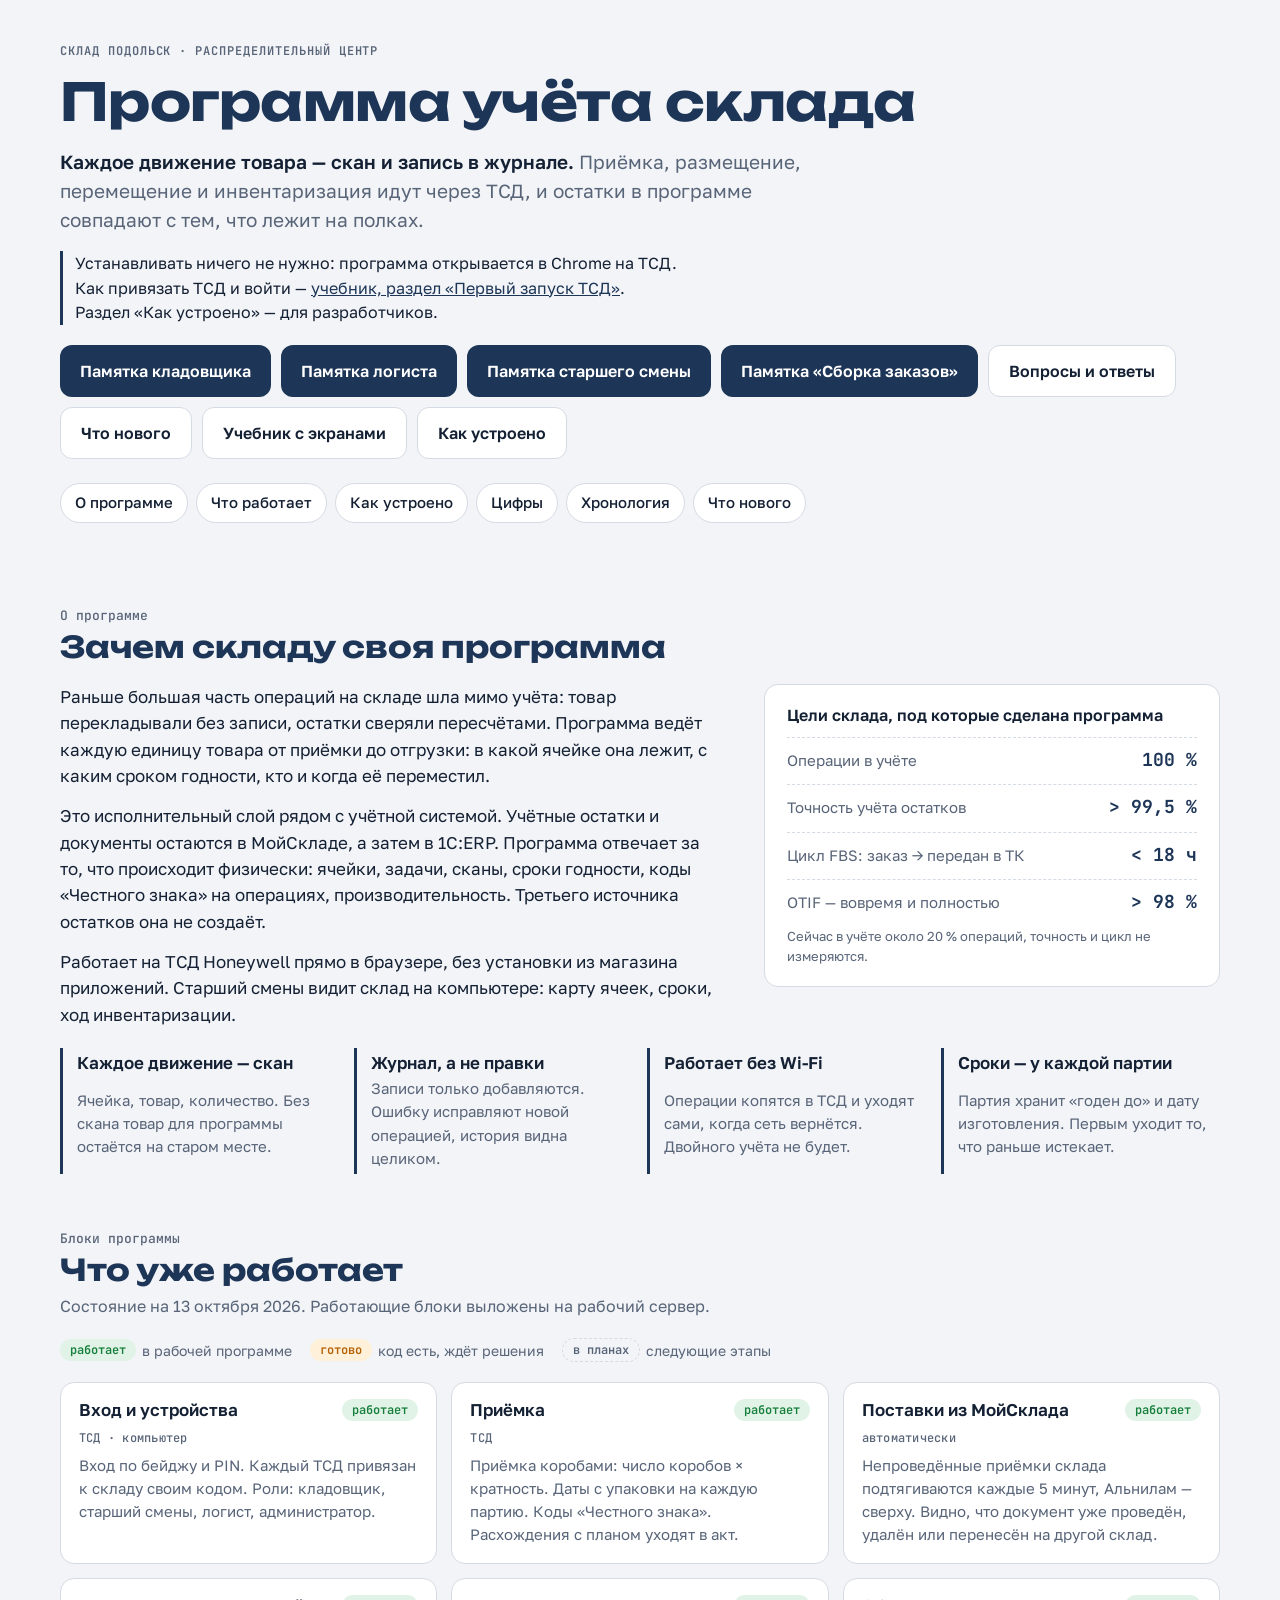
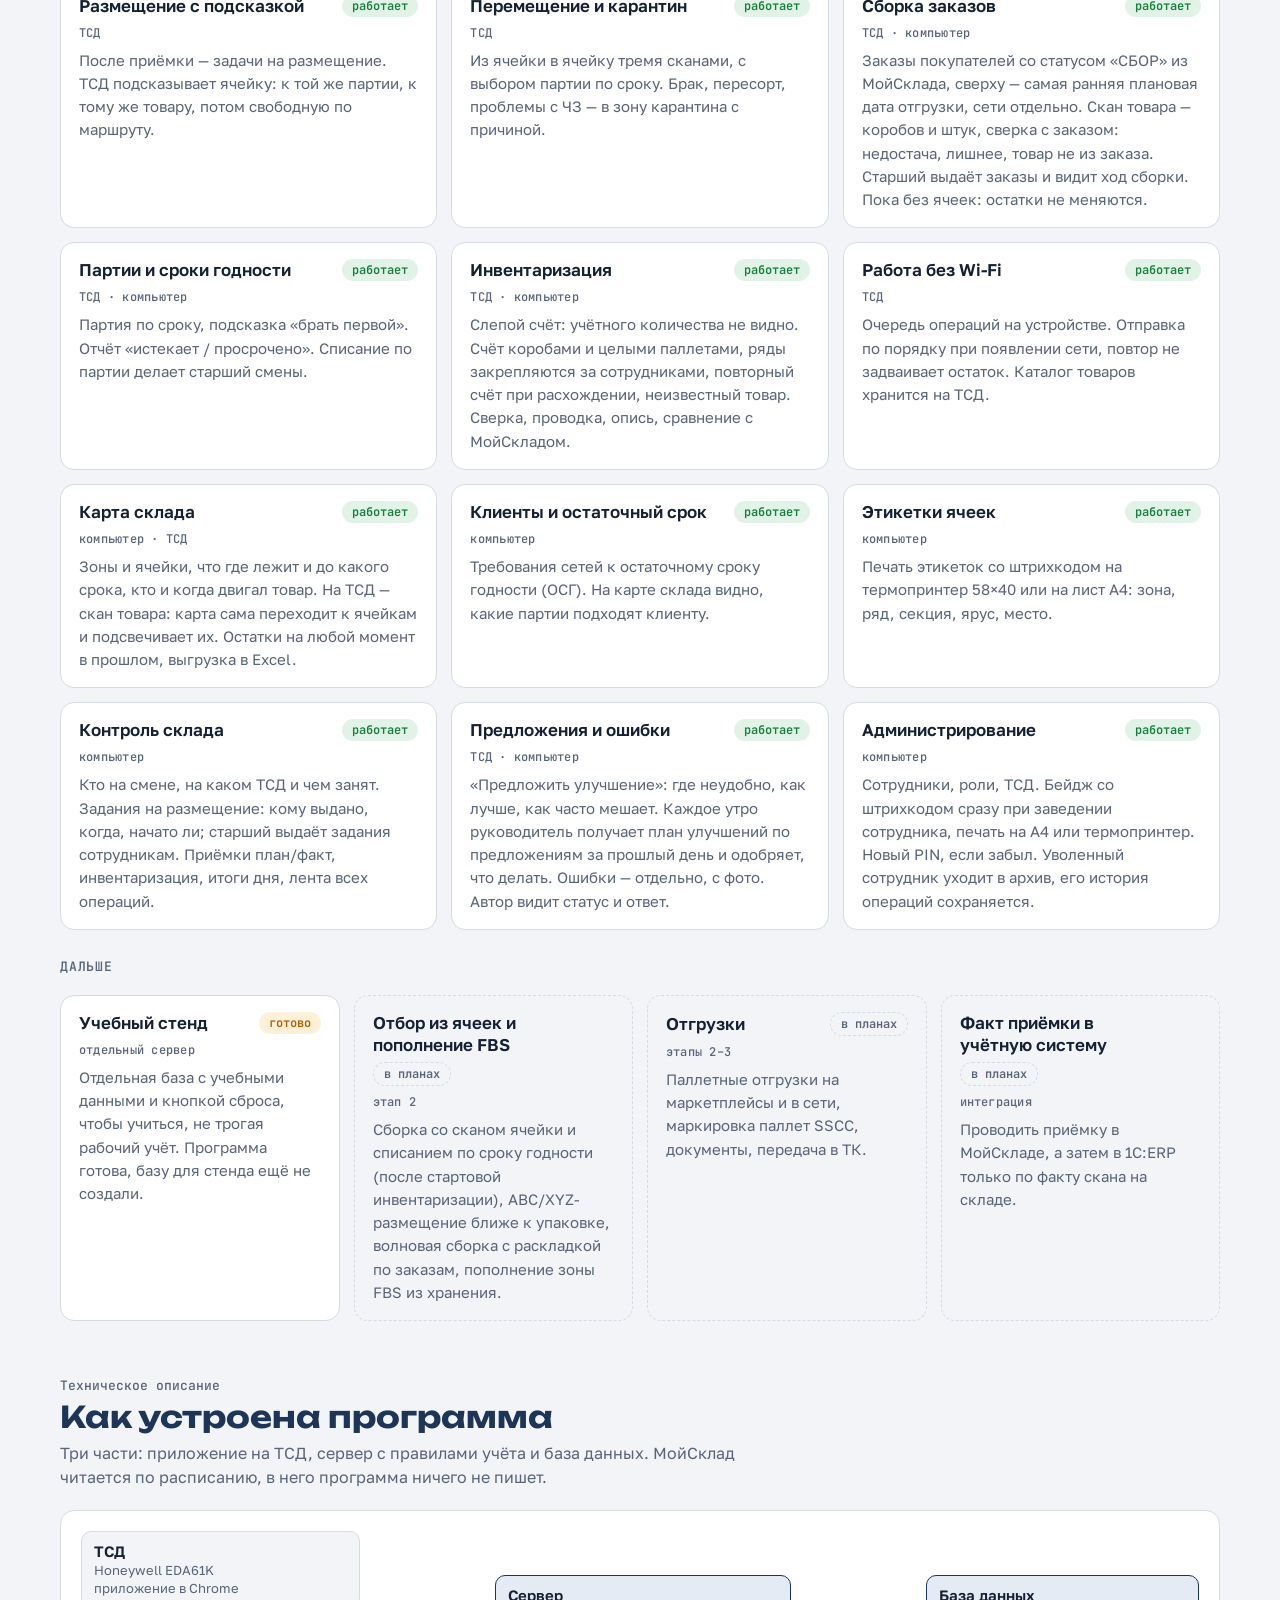
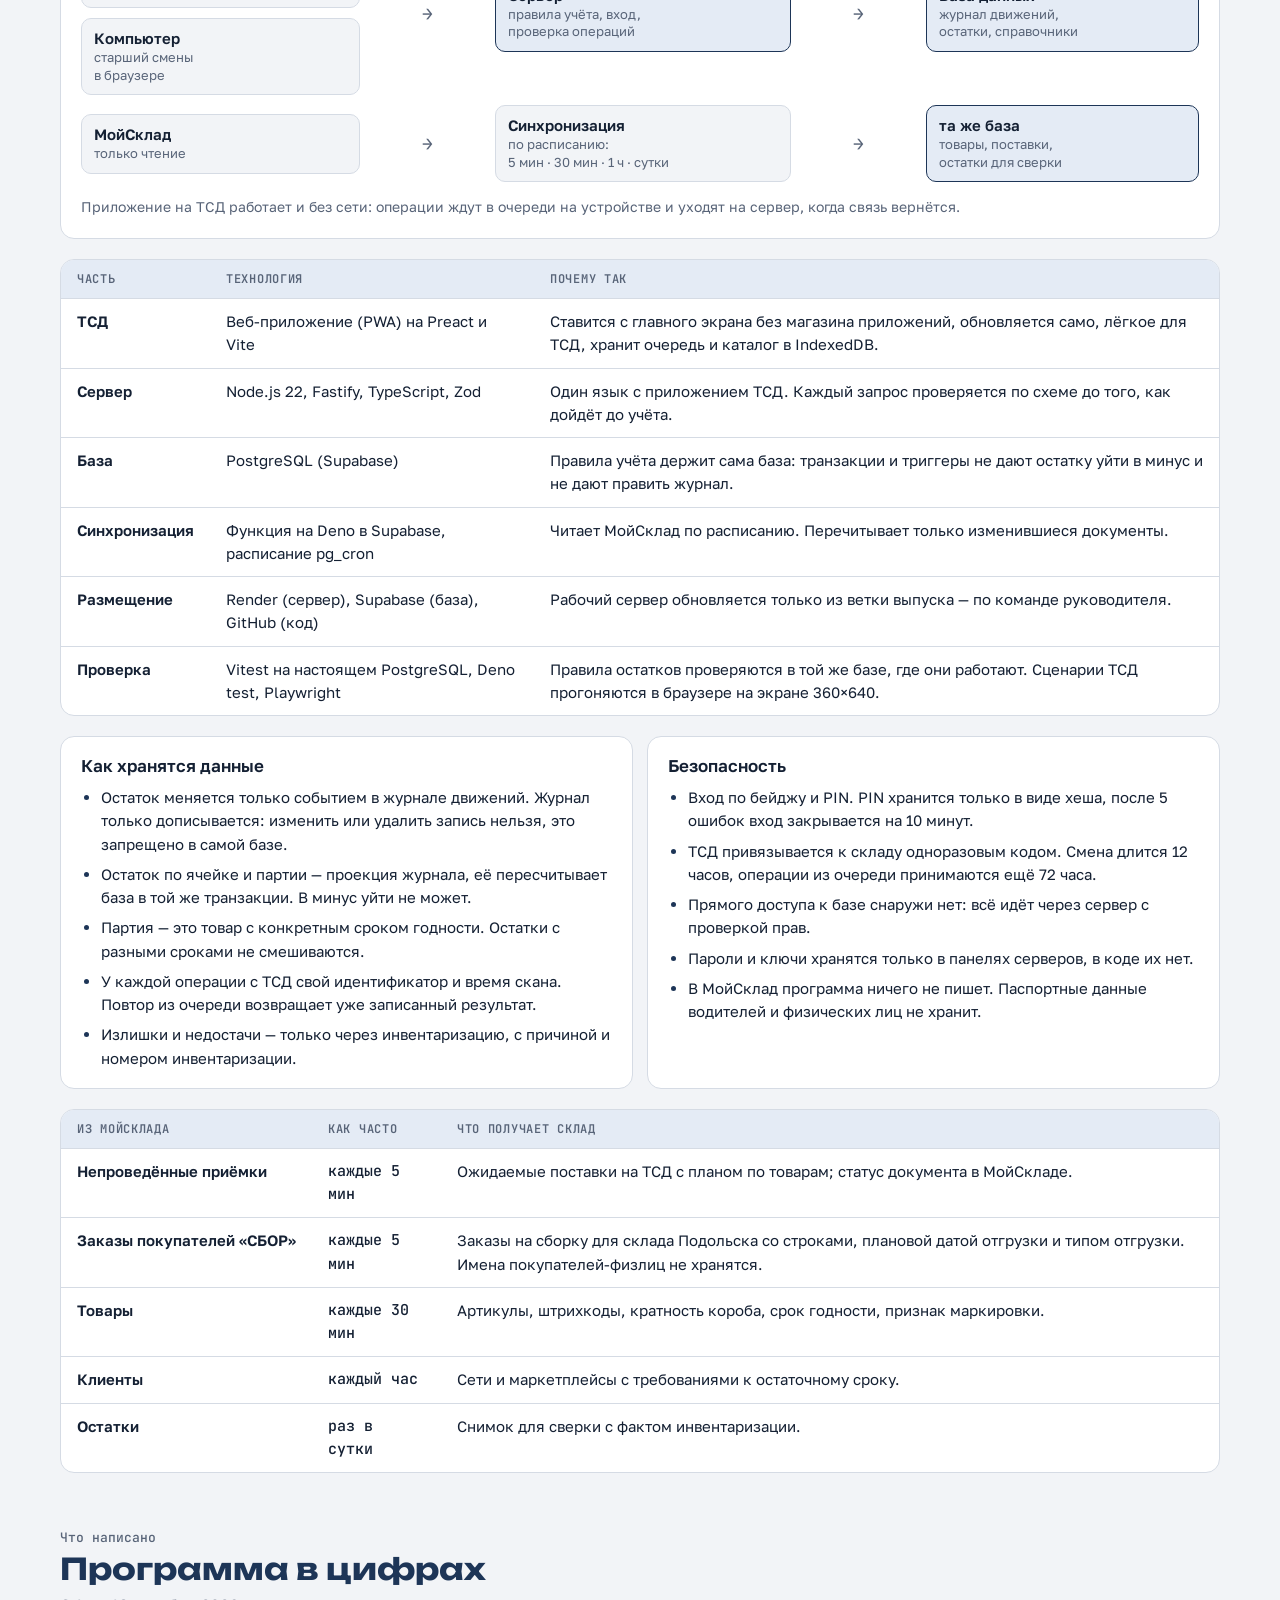
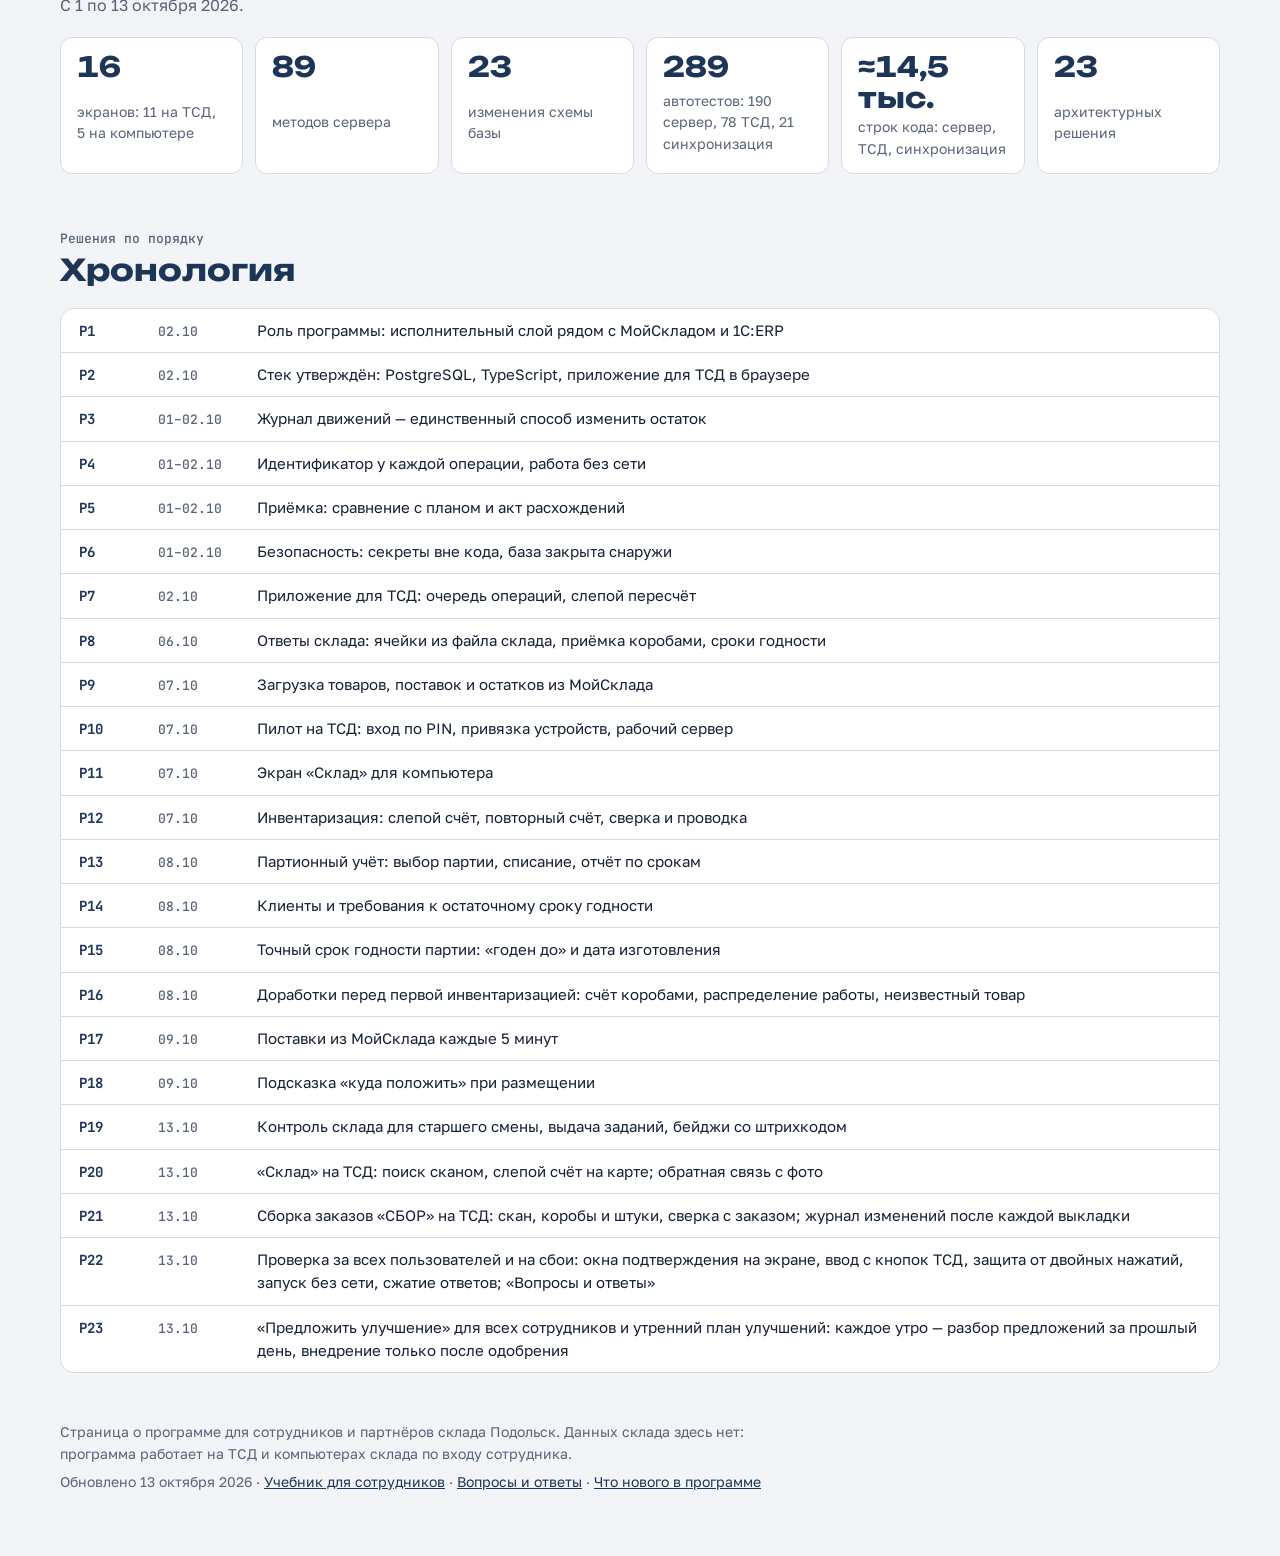
==== wms/index.html @ e302e61c "wms: «Вопросы и ответы», учебник переснят, памятки, «Предложить улучшение», лента в Excel Co-Authore" ====
<!doctype html>
<html lang="ru">
<head>
<meta charset="utf-8">
<meta name="viewport" content="width=device-width, initial-scale=1, viewport-fit=cover">
<meta name="robots" content="noindex, nofollow">
<meta name="description" content="Программа учёта склада Подольск: что она делает, какие блоки уже работают и как она устроена.">
<meta name="color-scheme" content="light dark">
<title>Программа учёта склада Подольск</title>
<link rel="preconnect" href="https://fonts.googleapis.com">
<link rel="preconnect" href="https://fonts.gstatic.com" crossorigin>
<link rel="stylesheet" href="https://fonts.googleapis.com/css2?family=Unbounded:wght@600;700&family=Golos+Text:wght@400;500;600;700&family=JetBrains+Mono:wght@500;700&display=swap">
<style>
/* Макет: визитка программы в стиле учебника. Сверху суть и цели, потом блоки со статусом, потом устройство и хронология. */
:root {
  --bg: #f2f4f7;
  --surface: #ffffff;
  --ink: #142033;
  --muted: #586478;
  --line: #d5dbe4;
  --brand: #1d3557;      /* цвет шапки ТСД — из самой программы */
  --brand-ink: #ffffff;
  --brand-soft: #e4ebf5;
  --signal: #b45f00;
  --signal-soft: #fff1d9;
  --ok: #157f3b;
  --ok-soft: #e1f3e7;
  --bezel: #1b2433;
  --f-display: "Unbounded", "Golos Text", system-ui, sans-serif;
  --f-body: "Golos Text", system-ui, -apple-system, "Segoe UI", Roboto, sans-serif;
  --f-mono: "JetBrains Mono", ui-monospace, "SFMono-Regular", Menlo, Consolas, monospace;
  --r: 14px;
}
@media (prefers-color-scheme: dark) {
  :root:not([data-theme="light"]) {
    --bg: #0e1520; --surface: #161f2d; --ink: #e6ebf2; --muted: #9ba7b9; --line: #2a3648;
    --brand: #9cbbe6; --brand-ink: #0e1520; --brand-soft: #1d2a3d;
    --signal: #f2b04a; --signal-soft: #33260f; --ok: #5fcf8a; --ok-soft: #12291c; --bezel: #04070c;
    color-scheme: dark;
  }
}
:root[data-theme="dark"] {
  --bg: #0e1520; --surface: #161f2d; --ink: #e6ebf2; --muted: #9ba7b9; --line: #2a3648;
  --brand: #9cbbe6; --brand-ink: #0e1520; --brand-soft: #1d2a3d;
  --signal: #f2b04a; --signal-soft: #33260f; --ok: #5fcf8a; --ok-soft: #12291c; --bezel: #04070c;
  color-scheme: dark;
}

* { box-sizing: border-box; }
html { -webkit-text-size-adjust: 100%; }
body {
  margin: 0; background: var(--bg); color: var(--ink);
  font: 400 16px/1.55 var(--f-body);
  padding-inline: 16px; padding-block: 0 64px;
}
.wrap { max-width: 1160px; margin: 0 auto; }
h1, h2, h3 { text-wrap: balance; margin: 0; }
p { margin: 0; }
a { color: var(--brand); }
:focus-visible { outline: 3px solid var(--signal); outline-offset: 2px; }
.mono { font-family: var(--f-mono); font-weight: 500; }

/* ---------- шапка ---------- */
.top { padding-block: 44px 28px; display: grid; gap: 16px; }
.eyebrow { font: 600 12px/1.2 var(--f-mono); letter-spacing: .08em; text-transform: uppercase; color: var(--muted); }
h1 { font: 700 clamp(30px, 5.2vw, 52px)/1.08 var(--f-display); letter-spacing: -.01em; color: var(--brand); max-width: 18ch; }
.lead { max-width: 62ch; font-size: 19px; color: var(--muted); }
.lead b { color: var(--ink); font-weight: 600; }
.start { max-width: 62ch; font-size: 16px; border-left: 3px solid var(--brand); padding-left: 12px; }
.cta { display: flex; flex-wrap: wrap; gap: 10px; padding-top: 4px; }
.btn {
  display: inline-flex; align-items: center; min-height: 52px; padding: 0 20px; border-radius: 12px;
  font: 600 16px var(--f-body); text-decoration: none;
}
.btn.primary { background: var(--brand); color: var(--brand-ink); }
.btn.ghost { border: 1px solid var(--line); color: var(--ink); background: var(--surface); }
.btn:hover { filter: brightness(1.08); }
nav.toc { display: flex; flex-wrap: wrap; gap: 8px; padding-top: 8px; }
nav.toc a {
  text-decoration: none; color: var(--ink); background: var(--surface); border: 1px solid var(--line);
  border-radius: 999px; padding: 7px 14px; font-weight: 500; font-size: 15px;
}
nav.toc a:hover { border-color: var(--brand); }

/* ---------- разделы ---------- */
section { padding-top: 56px; display: grid; gap: 20px; scroll-margin-top: 12px; }
.head { display: grid; gap: 6px; max-width: 72ch; }
.head h2 { font: 700 clamp(22px, 3.4vw, 30px)/1.15 var(--f-display); color: var(--brand); }
.head p { color: var(--muted); }
.kicker { font: 500 13px var(--f-mono); color: var(--muted); }

/* суть: текст + цели */
.about { display: grid; grid-template-columns: minmax(0, 3fr) minmax(0, 2fr); gap: 20px; align-items: start; }
.prose { display: grid; gap: 14px; max-width: 66ch; min-width: 0; }
.prose p { font-size: 17px; }
.goals { background: var(--surface); border: 1px solid var(--line); border-radius: var(--r); padding: 20px 22px; display: grid; gap: 12px; min-width: 0; }
.goals h3 { font: 600 16px var(--f-body); }
.goal { display: grid; grid-template-columns: minmax(0, 1fr) auto; gap: 12px; align-items: baseline; padding-top: 10px; border-top: 1px dashed var(--line); }
.goal span { color: var(--muted); font-size: 15px; }
.goal b { font: 700 18px var(--f-mono); font-variant-numeric: tabular-nums; color: var(--brand); white-space: nowrap; }
.goals small { color: var(--muted); font-size: 13px; }

.principles { display: grid; grid-template-columns: repeat(auto-fit, minmax(230px, 1fr)); gap: 14px; }
.principle { border-left: 3px solid var(--brand); padding: 4px 0 4px 14px; display: grid; gap: 4px; }
.principle h3 { font: 600 17px var(--f-body); }
.principle p { color: var(--muted); font-size: 15px; }

/* блоки со статусом */
.legend { display: flex; flex-wrap: wrap; gap: 10px 18px; font-size: 14px; color: var(--muted); }
.legend span { display: inline-flex; align-items: center; gap: 6px; }
.blocks { display: grid; grid-template-columns: repeat(auto-fill, minmax(280px, 1fr)); gap: 14px; }
.block {
  background: var(--surface); border: 1px solid var(--line); border-radius: var(--r);
  padding: 16px 18px; display: grid; gap: 8px; align-content: start; min-width: 0;
}
.block-top { display: flex; flex-wrap: wrap; gap: 6px 10px; align-items: center; justify-content: space-between; }
.block h3 { font: 600 17px/1.3 var(--f-body); }
.block p { color: var(--muted); font-size: 15px; }
.where { font: 500 12px var(--f-mono); color: var(--muted); letter-spacing: .02em; }
.st { font: 600 12px/1 var(--f-mono); border-radius: 999px; padding: 5px 10px; white-space: nowrap; }
.st.on { background: var(--ok-soft); color: var(--ok); }
.st.wait { background: var(--signal-soft); color: var(--signal); }
.st.plan { border: 1px dashed var(--line); color: var(--muted); }
.block.planned { background: transparent; border-style: dashed; }
.subhead { font: 600 13px var(--f-mono); letter-spacing: .06em; text-transform: uppercase; color: var(--muted); padding-top: 8px; }
.blocks.next { grid-template-columns: repeat(auto-fill, minmax(240px, 1fr)); }

/* схема */
.diagram { background: var(--surface); border: 1px solid var(--line); border-radius: var(--r); padding: 20px; overflow-x: auto; }
.flow { display: grid; grid-template-columns: repeat(5, minmax(0, auto)); align-items: center; gap: 10px 8px; min-width: 640px; }
.node { border: 1px solid var(--line); border-radius: 10px; padding: 10px 12px; background: var(--bg); display: grid; gap: 2px; }
.node b { font: 600 15px var(--f-body); }
.node small { color: var(--muted); font-size: 13px; line-height: 1.35; }
.node.core { border-color: var(--brand); background: var(--brand-soft); }
.arrow { font: 700 18px var(--f-mono); color: var(--muted); text-align: center; }
.span2 { grid-row: span 2; }
.diagram p { color: var(--muted); font-size: 14px; padding-top: 14px; }

.tbl-wrap { overflow-x: auto; background: var(--surface); border: 1px solid var(--line); border-radius: var(--r); }
table { border-collapse: collapse; width: 100%; min-width: 560px; }
th, td { text-align: left; padding: 11px 16px; border-top: 1px solid var(--line); vertical-align: top; font-size: 15px; }
thead th { border-top: 0; background: var(--brand-soft); font: 600 12px var(--f-mono); letter-spacing: .06em; text-transform: uppercase; color: var(--muted); }
td:first-child { font-weight: 600; white-space: nowrap; }
td .mono { font-size: 14px; }

.twocol { display: grid; grid-template-columns: repeat(auto-fit, minmax(300px, 1fr)); gap: 14px; }
.panel { background: var(--surface); border: 1px solid var(--line); border-radius: var(--r); padding: 18px 20px; display: grid; gap: 10px; align-content: start; min-width: 0; }
.panel h3 { font: 600 17px var(--f-body); }
.panel ul { margin: 0; padding-left: 20px; display: grid; gap: 7px; font-size: 15px; }
.panel li::marker { color: var(--brand); }

/* цифры */
.nums { display: grid; grid-template-columns: repeat(auto-fit, minmax(160px, 1fr)); gap: 12px; }
.num { background: var(--surface); border: 1px solid var(--line); border-radius: 12px; padding: 14px 16px; display: grid; gap: 2px; }
.num b { font: 700 28px/1.1 var(--f-display); color: var(--brand); font-variant-numeric: tabular-nums; }
.num span { color: var(--muted); font-size: 14px; }

/* хронология */
.timeline { list-style: none; margin: 0; padding: 0; display: grid; gap: 0; background: var(--surface); border: 1px solid var(--line); border-radius: var(--r); overflow: hidden; }
.timeline li { display: grid; grid-template-columns: 4.2em 5.4em minmax(0, 1fr); gap: 12px; padding: 10px 18px; border-top: 1px solid var(--line); align-items: baseline; }
.timeline li:first-child { border-top: 0; }
.timeline .r { font: 700 14px var(--f-mono); color: var(--brand); }
.timeline .d { font: 500 13px var(--f-mono); color: var(--muted); font-variant-numeric: tabular-nums; }
.timeline .t { font-size: 15px; }

footer { padding-top: 48px; color: var(--muted); font-size: 14px; max-width: 80ch; display: grid; gap: 6px; }

@media (max-width: 760px) {
  .about { grid-template-columns: minmax(0, 1fr); }
  .timeline li { grid-template-columns: 3.4em minmax(0, 1fr); }
  .timeline .d { grid-column: 2; grid-row: 2; }
  .timeline .t { grid-column: 2; }
}
@media (prefers-reduced-motion: no-preference) {
  nav.toc a, .btn { transition: border-color .15s, filter .15s; }
}
</style>
</head>
<body>
<div class="wrap">
  <header class="top">
    <span class="eyebrow">Склад Подольск · распределительный центр</span>
    <h1>Программа учёта склада</h1>
    <p class="lead"><b>Каждое движение товара — скан и запись в журнале.</b> Приёмка, размещение, перемещение и инвентаризация идут через ТСД, и остатки в программе совпадают с тем, что лежит на полках.</p>
    <p class="start">Устанавливать ничего не нужно: программа открывается в Chrome на ТСД. Как привязать ТСД и войти — <a href="training/#first">учебник, раздел «Первый запуск ТСД»</a>. Раздел «Как устроено» — для разработчиков.</p>
    <div class="cta">
      <a class="btn primary" href="kladovshik/">Памятка кладовщика</a>
      <a class="btn primary" href="logist/">Памятка логиста</a>
      <a class="btn primary" href="starshiy/">Памятка старшего смены</a>
      <a class="btn primary" href="sborka/">Памятка «Сборка заказов»</a>
      <a class="btn ghost" href="faq/">Вопросы и ответы</a>
      <a class="btn ghost" href="changes/">Что нового</a>
      <a class="btn ghost" href="training/">Учебник с экранами</a>
      <a class="btn ghost" href="#tech">Как устроено</a>
    </div>
    <nav class="toc" aria-label="Разделы">
      <a href="#about">О программе</a>
      <a href="#blocks">Что работает</a>
      <a href="#tech">Как устроено</a>
      <a href="#numbers">Цифры</a>
      <a href="#history">Хронология</a>
      <a href="changes/">Что нового</a>
    </nav>
  </header>

  <!-- ================= О ПРОГРАММЕ ================= -->
  <section id="about">
    <div class="head">
      <span class="kicker">О программе</span>
      <h2>Зачем складу своя программа</h2>
    </div>
    <div class="about">
      <div class="prose">
        <p>Раньше большая часть операций на складе шла мимо учёта: товар перекладывали без записи, остатки сверяли пересчётами. Программа ведёт каждую единицу товара от приёмки до отгрузки: в какой ячейке она лежит, с каким сроком годности, кто и когда её переместил.</p>
        <p>Это исполнительный слой рядом с учётной системой. Учётные остатки и документы остаются в МойСкладе, а затем в 1С:ERP. Программа отвечает за то, что происходит физически: ячейки, задачи, сканы, сроки годности, коды «Честного знака» на операциях, производительность. Третьего источника остатков она не создаёт.</p>
        <p>Работает на ТСД Honeywell прямо в браузере, без установки из магазина приложений. Старший смены видит склад на компьютере: карту ячеек, сроки, ход инвентаризации.</p>
      </div>
      <aside class="goals" aria-label="Цели склада">
        <h3>Цели склада, под которые сделана программа</h3>
        <div class="goal"><span>Операции в учёте</span><b>100 %</b></div>
        <div class="goal"><span>Точность учёта остатков</span><b>&gt; 99,5 %</b></div>
        <div class="goal"><span>Цикл FBS: заказ → передан в ТК</span><b>&lt; 18 ч</b></div>
        <div class="goal"><span>OTIF — вовремя и полностью</span><b>&gt; 98 %</b></div>
        <small>Сейчас в учёте около 20 % операций, точность и цикл не измеряются.</small>
      </aside>
    </div>
    <div class="principles">
      <div class="principle"><h3>Каждое движение — скан</h3><p>Ячейка, товар, количество. Без скана товар для программы остаётся на старом месте.</p></div>
      <div class="principle"><h3>Журнал, а не правки</h3><p>Записи только добавляются. Ошибку исправляют новой операцией, история видна целиком.</p></div>
      <div class="principle"><h3>Работает без Wi-Fi</h3><p>Операции копятся в ТСД и уходят сами, когда сеть вернётся. Двойного учёта не будет.</p></div>
      <div class="principle"><h3>Сроки — у каждой партии</h3><p>Партия хранит «годен до» и дату изготовления. Первым уходит то, что раньше истекает.</p></div>
    </div>
  </section>

  <!-- ================= ЧТО РАБОТАЕТ ================= -->
  <section id="blocks">
    <div class="head">
      <span class="kicker">Блоки программы</span>
      <h2>Что уже работает</h2>
      <p>Состояние на 13 октября 2026. Работающие блоки выложены на рабочий сервер.</p>
    </div>
    <div class="legend">
      <span><span class="st on">работает</span> в рабочей программе</span>
      <span><span class="st wait">готово</span> код есть, ждёт решения</span>
      <span><span class="st plan">в планах</span> следующие этапы</span>
    </div>
    <div class="blocks">
      <article class="block"><div class="block-top"><h3>Вход и устройства</h3><span class="st on">работает</span></div><span class="where">ТСД · компьютер</span><p>Вход по бейджу и PIN. Каждый ТСД привязан к складу своим кодом. Роли: кладовщик, старший смены, логист, администратор.</p></article>
      <article class="block"><div class="block-top"><h3>Приёмка</h3><span class="st on">работает</span></div><span class="where">ТСД</span><p>Приёмка коробами: число коробов × кратность. Даты с упаковки на каждую партию. Коды «Честного знака». Расхождения с планом уходят в акт.</p></article>
      <article class="block"><div class="block-top"><h3>Поставки из МойСклада</h3><span class="st on">работает</span></div><span class="where">автоматически</span><p>Непроведённые приёмки склада подтягиваются каждые 5 минут, Альнилам — сверху. Видно, что документ уже проведён, удалён или перенесён на другой склад.</p></article>
      <article class="block"><div class="block-top"><h3>Размещение с подсказкой</h3><span class="st on">работает</span></div><span class="where">ТСД</span><p>После приёмки — задачи на размещение. ТСД подсказывает ячейку: к той же партии, к тому же товару, потом свободную по маршруту.</p></article>
      <article class="block"><div class="block-top"><h3>Перемещение и карантин</h3><span class="st on">работает</span></div><span class="where">ТСД</span><p>Из ячейки в ячейку тремя сканами, с выбором партии по сроку. Брак, пересорт, проблемы с ЧЗ — в зону карантина с причиной.</p></article>
      <article class="block"><div class="block-top"><h3>Сборка заказов</h3><span class="st on">работает</span></div><span class="where">ТСД · компьютер</span><p>Заказы покупателей со статусом «СБОР» из МойСклада, сверху — самая ранняя плановая дата отгрузки, сети отдельно. Скан товара — коробов и штук, сверка с заказом: недостача, лишнее, товар не из заказа. Старший выдаёт заказы и видит ход сборки. Пока без ячеек: остатки не меняются.</p></article>
      <article class="block"><div class="block-top"><h3>Партии и сроки годности</h3><span class="st on">работает</span></div><span class="where">ТСД · компьютер</span><p>Партия по сроку, подсказка «брать первой». Отчёт «истекает / просрочено». Списание по партии делает старший смены.</p></article>
      <article class="block"><div class="block-top"><h3>Инвентаризация</h3><span class="st on">работает</span></div><span class="where">ТСД · компьютер</span><p>Слепой счёт: учётного количества не видно. Счёт коробами и целыми паллетами, ряды закрепляются за сотрудниками, повторный счёт при расхождении, неизвестный товар. Сверка, проводка, опись, сравнение с МойСкладом.</p></article>
      <article class="block"><div class="block-top"><h3>Работа без Wi-Fi</h3><span class="st on">работает</span></div><span class="where">ТСД</span><p>Очередь операций на устройстве. Отправка по порядку при появлении сети, повтор не задваивает остаток. Каталог товаров хранится на ТСД.</p></article>
      <article class="block"><div class="block-top"><h3>Карта склада</h3><span class="st on">работает</span></div><span class="where">компьютер · ТСД</span><p>Зоны и ячейки, что где лежит и до какого срока, кто и когда двигал товар. На ТСД — скан товара: карта сама переходит к ячейкам и подсвечивает их. Остатки на любой момент в прошлом, выгрузка в Excel.</p></article>
      <article class="block"><div class="block-top"><h3>Клиенты и остаточный срок</h3><span class="st on">работает</span></div><span class="where">компьютер</span><p>Требования сетей к остаточному сроку годности (ОСГ). На карте склада видно, какие партии подходят клиенту.</p></article>
      <article class="block"><div class="block-top"><h3>Этикетки ячеек</h3><span class="st on">работает</span></div><span class="where">компьютер</span><p>Печать этикеток со штрихкодом на термопринтер 58×40 или на лист A4: зона, ряд, секция, ярус, место.</p></article>
      <article class="block"><div class="block-top"><h3>Контроль склада</h3><span class="st on">работает</span></div><span class="where">компьютер</span><p>Кто на смене, на каком ТСД и чем занят. Задания на размещение: кому выдано, когда, начато ли; старший выдаёт задания сотрудникам. Приёмки план/факт, инвентаризация, итоги дня, лента всех операций.</p></article>
      <article class="block"><div class="block-top"><h3>Предложения и ошибки</h3><span class="st on">работает</span></div><span class="where">ТСД · компьютер</span><p>«Предложить улучшение»: где неудобно, как лучше, как часто мешает. Каждое утро руководитель получает план улучшений по предложениям за прошлый день и одобряет, что делать. Ошибки — отдельно, с фото. Автор видит статус и ответ.</p></article>
      <article class="block"><div class="block-top"><h3>Администрирование</h3><span class="st on">работает</span></div><span class="where">компьютер</span><p>Сотрудники, роли, ТСД. Бейдж со штрихкодом сразу при заведении сотрудника, печать на A4 или термопринтер. Новый PIN, если забыл. Уволенный сотрудник уходит в архив, его история операций сохраняется.</p></article>
    </div>
    <h3 class="subhead">Дальше</h3>
    <div class="blocks next">
      <article class="block"><div class="block-top"><h3>Учебный стенд</h3><span class="st wait">готово</span></div><span class="where">отдельный сервер</span><p>Отдельная база с учебными данными и кнопкой сброса, чтобы учиться, не трогая рабочий учёт. Программа готова, базу для стенда ещё не создали.</p></article>
      <article class="block planned"><div class="block-top"><h3>Отбор из ячеек и пополнение FBS</h3><span class="st plan">в планах</span></div><span class="where">этап 2</span><p>Сборка со сканом ячейки и списанием по сроку годности (после стартовой инвентаризации), ABC/XYZ-размещение ближе к упаковке, волновая сборка с раскладкой по заказам, пополнение зоны FBS из хранения.</p></article>
      <article class="block planned"><div class="block-top"><h3>Отгрузки</h3><span class="st plan">в планах</span></div><span class="where">этапы 2–3</span><p>Паллетные отгрузки на маркетплейсы и в сети, маркировка паллет SSCC, документы, передача в ТК.</p></article>
      <article class="block planned"><div class="block-top"><h3>Факт приёмки в учётную систему</h3><span class="st plan">в планах</span></div><span class="where">интеграция</span><p>Проводить приёмку в МойСкладе, а затем в 1С:ERP только по факту скана на складе.</p></article>
    </div>
  </section>

  <!-- ================= КАК УСТРОЕНО ================= -->
  <section id="tech">
    <div class="head">
      <span class="kicker">Техническое описание</span>
      <h2>Как устроена программа</h2>
      <p>Три части: приложение на ТСД, сервер с правилами учёта и база данных. МойСклад читается по расписанию, в него программа ничего не пишет.</p>
    </div>

    <div class="diagram" role="img" aria-label="Схема: ТСД и компьютер обращаются к серверу, сервер работает с базой; МойСклад попадает в базу через синхронизацию по расписанию">
      <div class="flow">
        <div class="node"><b>ТСД</b><small>Honeywell EDA61K<br>приложение в Chrome</small></div>
        <div class="arrow span2">→</div>
        <div class="node core span2"><b>Сервер</b><small>правила учёта, вход,<br>проверка операций</small></div>
        <div class="arrow span2">→</div>
        <div class="node core span2"><b>База данных</b><small>журнал движений,<br>остатки, справочники</small></div>
        <div class="node"><b>Компьютер</b><small>старший смены<br>в браузере</small></div>
        <div class="node"><b>МойСклад</b><small>только чтение</small></div>
        <div class="arrow">→</div>
        <div class="node"><b>Синхронизация</b><small>по расписанию:<br>5 мин · 30 мин · 1 ч · сутки</small></div>
        <div class="arrow">→</div>
        <div class="node core"><b>та же база</b><small>товары, поставки,<br>остатки для сверки</small></div>
      </div>
      <p>Приложение на ТСД работает и без сети: операции ждут в очереди на устройстве и уходят на сервер, когда связь вернётся.</p>
    </div>

    <div class="tbl-wrap">
      <table>
        <thead><tr><th>Часть</th><th>Технология</th><th>Почему так</th></tr></thead>
        <tbody>
          <tr><td>ТСД</td><td>Веб-приложение (PWA) на Preact и Vite</td><td>Ставится с главного экрана без магазина приложений, обновляется само, лёгкое для ТСД, хранит очередь и каталог в IndexedDB.</td></tr>
          <tr><td>Сервер</td><td>Node.js 22, Fastify, TypeScript, Zod</td><td>Один язык с приложением ТСД. Каждый запрос проверяется по схеме до того, как дойдёт до учёта.</td></tr>
          <tr><td>База</td><td>PostgreSQL (Supabase)</td><td>Правила учёта держит сама база: транзакции и триггеры не дают остатку уйти в минус и не дают править журнал.</td></tr>
          <tr><td>Синхронизация</td><td>Функция на Deno в Supabase, расписание pg_cron</td><td>Читает МойСклад по расписанию. Перечитывает только изменившиеся документы.</td></tr>
          <tr><td>Размещение</td><td>Render (сервер), Supabase (база), GitHub (код)</td><td>Рабочий сервер обновляется только из ветки выпуска — по команде руководителя.</td></tr>
          <tr><td>Проверка</td><td>Vitest на настоящем PostgreSQL, Deno test, Playwright</td><td>Правила остатков проверяются в той же базе, где они работают. Сценарии ТСД прогоняются в браузере на экране 360×640.</td></tr>
        </tbody>
      </table>
    </div>

    <div class="twocol">
      <div class="panel">
        <h3>Как хранятся данные</h3>
        <ul>
          <li>Остаток меняется только событием в журнале движений. Журнал только дописывается: изменить или удалить запись нельзя, это запрещено в самой базе.</li>
          <li>Остаток по ячейке и партии — проекция журнала, её пересчитывает база в той же транзакции. В минус уйти не может.</li>
          <li>Партия — это товар с конкретным сроком годности. Остатки с разными сроками не смешиваются.</li>
          <li>У каждой операции с ТСД свой идентификатор и время скана. Повтор из очереди возвращает уже записанный результат.</li>
          <li>Излишки и недостачи — только через инвентаризацию, с причиной и номером инвентаризации.</li>
        </ul>
      </div>
      <div class="panel">
        <h3>Безопасность</h3>
        <ul>
          <li>Вход по бейджу и PIN. PIN хранится только в виде хеша, после 5 ошибок вход закрывается на 10 минут.</li>
          <li>ТСД привязывается к складу одноразовым кодом. Смена длится 12 часов, операции из очереди принимаются ещё 72 часа.</li>
          <li>Прямого доступа к базе снаружи нет: всё идёт через сервер с проверкой прав.</li>
          <li>Пароли и ключи хранятся только в панелях серверов, в коде их нет.</li>
          <li>В МойСклад программа ничего не пишет. Паспортные данные водителей и физических лиц не хранит.</li>
        </ul>
      </div>
    </div>

    <div class="tbl-wrap">
      <table>
        <thead><tr><th>Из МойСклада</th><th>Как часто</th><th>Что получает склад</th></tr></thead>
        <tbody>
          <tr><td>Непроведённые приёмки</td><td class="mono">каждые 5 мин</td><td>Ожидаемые поставки на ТСД с планом по товарам; статус документа в МойСкладе.</td></tr>
          <tr><td>Заказы покупателей «СБОР»</td><td class="mono">каждые 5 мин</td><td>Заказы на сборку для склада Подольска со строками, плановой датой отгрузки и типом отгрузки. Имена покупателей-физлиц не хранятся.</td></tr>
          <tr><td>Товары</td><td class="mono">каждые 30 мин</td><td>Артикулы, штрихкоды, кратность короба, срок годности, признак маркировки.</td></tr>
          <tr><td>Клиенты</td><td class="mono">каждый час</td><td>Сети и маркетплейсы с требованиями к остаточному сроку.</td></tr>
          <tr><td>Остатки</td><td class="mono">раз в сутки</td><td>Снимок для сверки с фактом инвентаризации.</td></tr>
        </tbody>
      </table>
    </div>
  </section>

  <!-- ================= ЦИФРЫ ================= -->
  <section id="numbers">
    <div class="head">
      <span class="kicker">Что написано</span>
      <h2>Программа в цифрах</h2>
      <p>С 1 по 13 октября 2026.</p>
    </div>
    <div class="nums">
      <div class="num"><b>16</b><span>экранов: 11 на ТСД, 5 на компьютере</span></div>
      <div class="num"><b>89</b><span>методов сервера</span></div>
      <div class="num"><b>23</b><span>изменения схемы базы</span></div>
      <div class="num"><b>289</b><span>автотестов: 190 сервер, 78 ТСД, 21 синхронизация</span></div>
      <div class="num"><b>≈14,5 тыс.</b><span>строк кода: сервер, ТСД, синхронизация</span></div>
      <div class="num"><b>23</b><span>архитектурных решения</span></div>
    </div>
  </section>

  <!-- ================= ХРОНОЛОГИЯ ================= -->
  <section id="history">
    <div class="head">
      <span class="kicker">Решения по порядку</span>
      <h2>Хронология</h2>
    </div>
    <ol class="timeline">
      <li><span class="r">Р1</span><span class="d">02.10</span><span class="t">Роль программы: исполнительный слой рядом с МойСкладом и 1С:ERP</span></li>
      <li><span class="r">Р2</span><span class="d">02.10</span><span class="t">Стек утверждён: PostgreSQL, TypeScript, приложение для ТСД в браузере</span></li>
      <li><span class="r">Р3</span><span class="d">01–02.10</span><span class="t">Журнал движений — единственный способ изменить остаток</span></li>
      <li><span class="r">Р4</span><span class="d">01–02.10</span><span class="t">Идентификатор у каждой операции, работа без сети</span></li>
      <li><span class="r">Р5</span><span class="d">01–02.10</span><span class="t">Приёмка: сравнение с планом и акт расхождений</span></li>
      <li><span class="r">Р6</span><span class="d">01–02.10</span><span class="t">Безопасность: секреты вне кода, база закрыта снаружи</span></li>
      <li><span class="r">Р7</span><span class="d">02.10</span><span class="t">Приложение для ТСД: очередь операций, слепой пересчёт</span></li>
      <li><span class="r">Р8</span><span class="d">06.10</span><span class="t">Ответы склада: ячейки из файла склада, приёмка коробами, сроки годности</span></li>
      <li><span class="r">Р9</span><span class="d">07.10</span><span class="t">Загрузка товаров, поставок и остатков из МойСклада</span></li>
      <li><span class="r">Р10</span><span class="d">07.10</span><span class="t">Пилот на ТСД: вход по PIN, привязка устройств, рабочий сервер</span></li>
      <li><span class="r">Р11</span><span class="d">07.10</span><span class="t">Экран «Склад» для компьютера</span></li>
      <li><span class="r">Р12</span><span class="d">07.10</span><span class="t">Инвентаризация: слепой счёт, повторный счёт, сверка и проводка</span></li>
      <li><span class="r">Р13</span><span class="d">08.10</span><span class="t">Партионный учёт: выбор партии, списание, отчёт по срокам</span></li>
      <li><span class="r">Р14</span><span class="d">08.10</span><span class="t">Клиенты и требования к остаточному сроку годности</span></li>
      <li><span class="r">Р15</span><span class="d">08.10</span><span class="t">Точный срок годности партии: «годен до» и дата изготовления</span></li>
      <li><span class="r">Р16</span><span class="d">08.10</span><span class="t">Доработки перед первой инвентаризацией: счёт коробами, распределение работы, неизвестный товар</span></li>
      <li><span class="r">Р17</span><span class="d">09.10</span><span class="t">Поставки из МойСклада каждые 5 минут</span></li>
      <li><span class="r">Р18</span><span class="d">09.10</span><span class="t">Подсказка «куда положить» при размещении</span></li>
      <li><span class="r">Р19</span><span class="d">13.10</span><span class="t">Контроль склада для старшего смены, выдача заданий, бейджи со штрихкодом</span></li>
      <li><span class="r">Р20</span><span class="d">13.10</span><span class="t">«Склад» на ТСД: поиск сканом, слепой счёт на карте; обратная связь с фото</span></li>
      <li><span class="r">Р21</span><span class="d">13.10</span><span class="t">Сборка заказов «СБОР» на ТСД: скан, коробы и штуки, сверка с заказом; журнал изменений после каждой выкладки</span></li>
      <li><span class="r">Р22</span><span class="d">13.10</span><span class="t">Проверка за всех пользователей и на сбои: окна подтверждения на экране, ввод с кнопок ТСД, защита от двойных нажатий, запуск без сети, сжатие ответов; «Вопросы и ответы»</span></li>
      <li><span class="r">Р23</span><span class="d">13.10</span><span class="t">«Предложить улучшение» для всех сотрудников и утренний план улучшений: каждое утро — разбор предложений за прошлый день, внедрение только после одобрения</span></li>
    </ol>
  </section>

  <footer>
    <p>Страница о программе для сотрудников и партнёров склада Подольск. Данных склада здесь нет: программа работает на ТСД и компьютерах склада по входу сотрудника.</p>
    <p>Обновлено 13 октября 2026 · <a href="training/">Учебник для сотрудников</a> · <a href="faq/">Вопросы и ответы</a> · <a href="changes/">Что нового в программе</a></p>
  </footer>
</div>
</body>
</html>
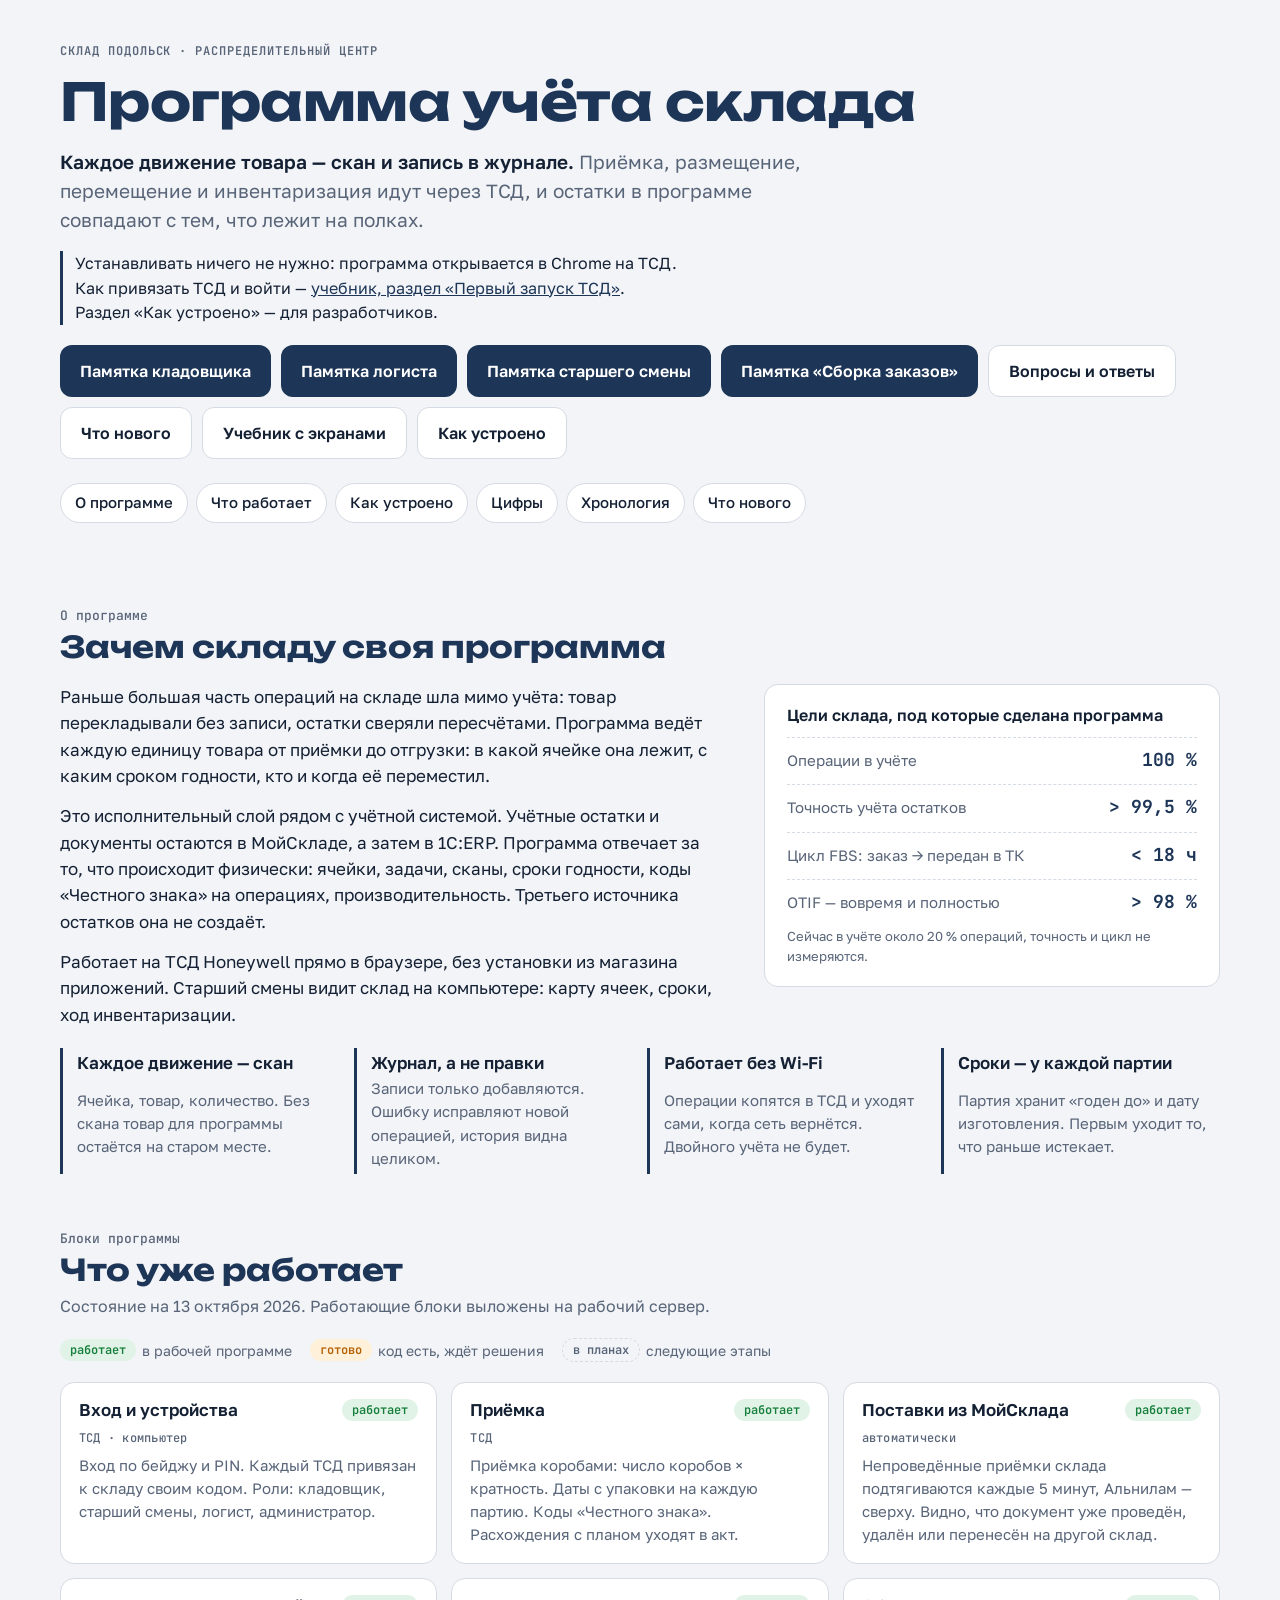
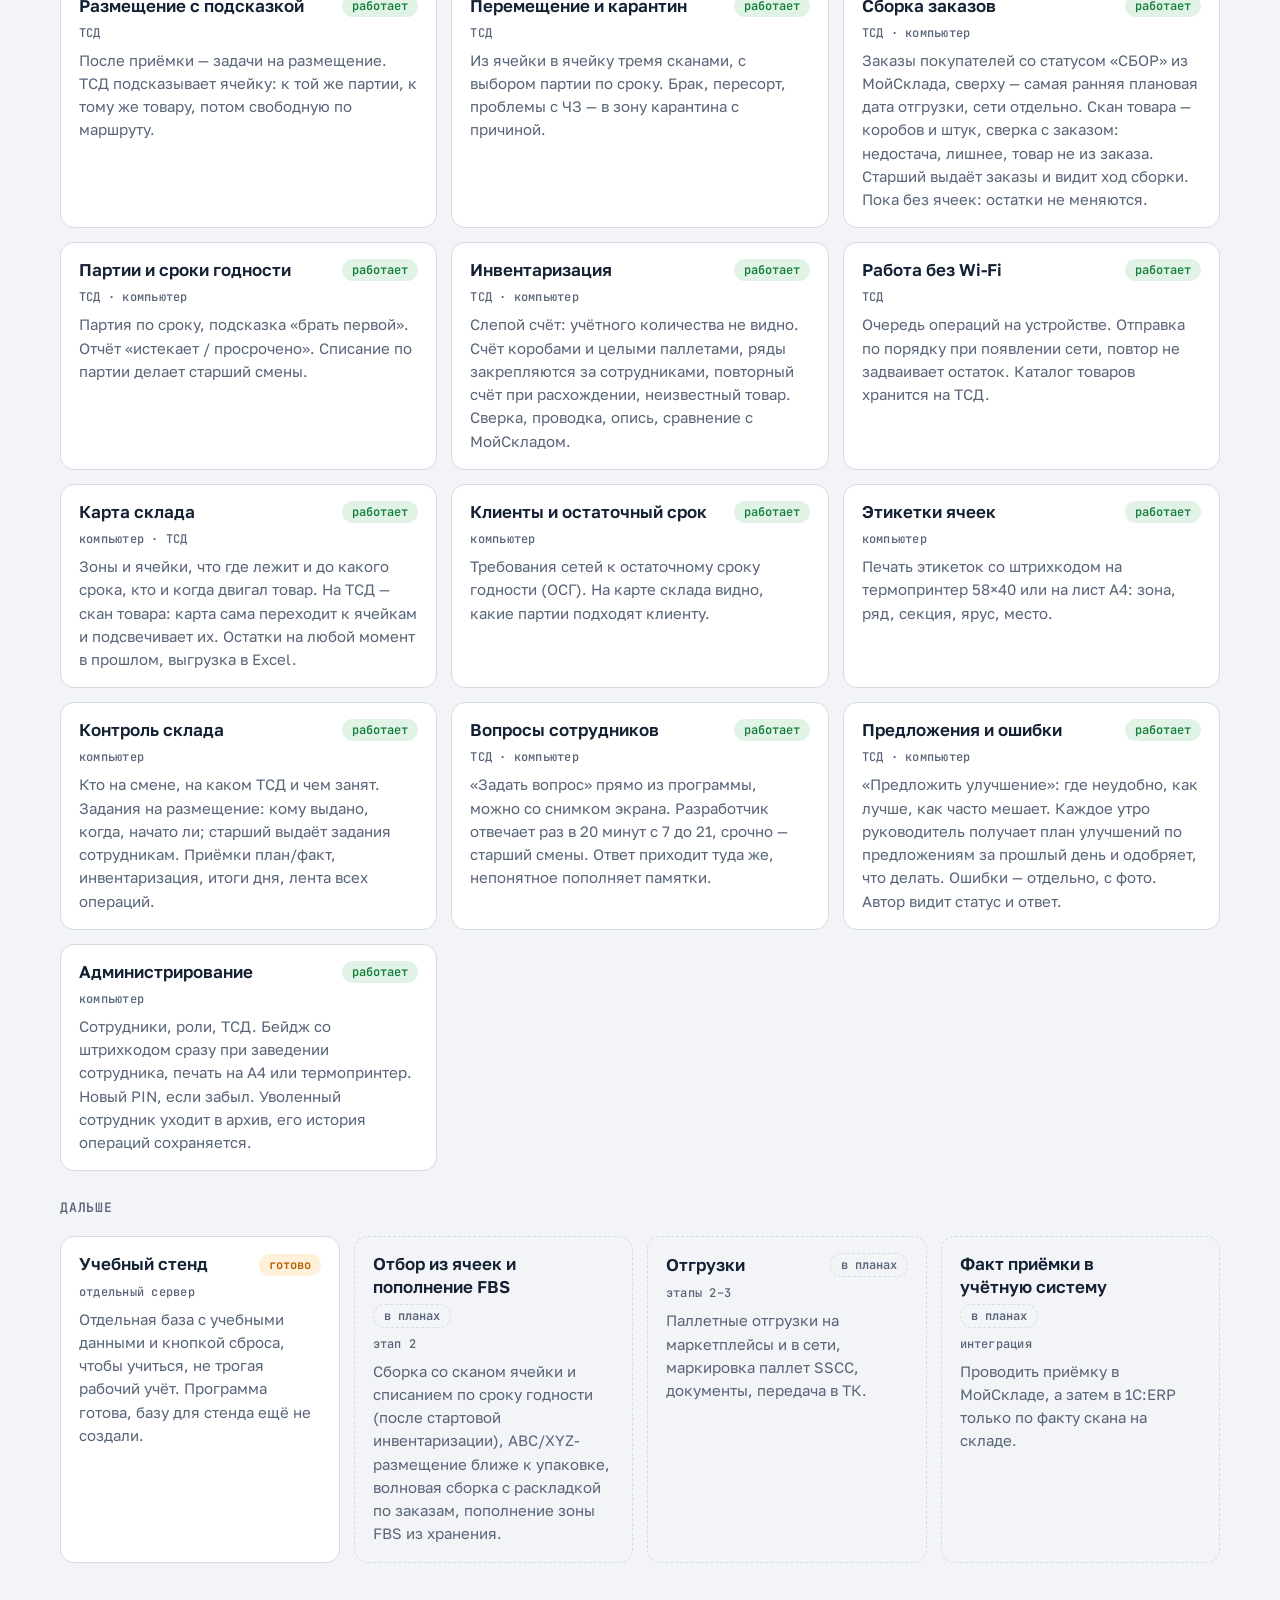
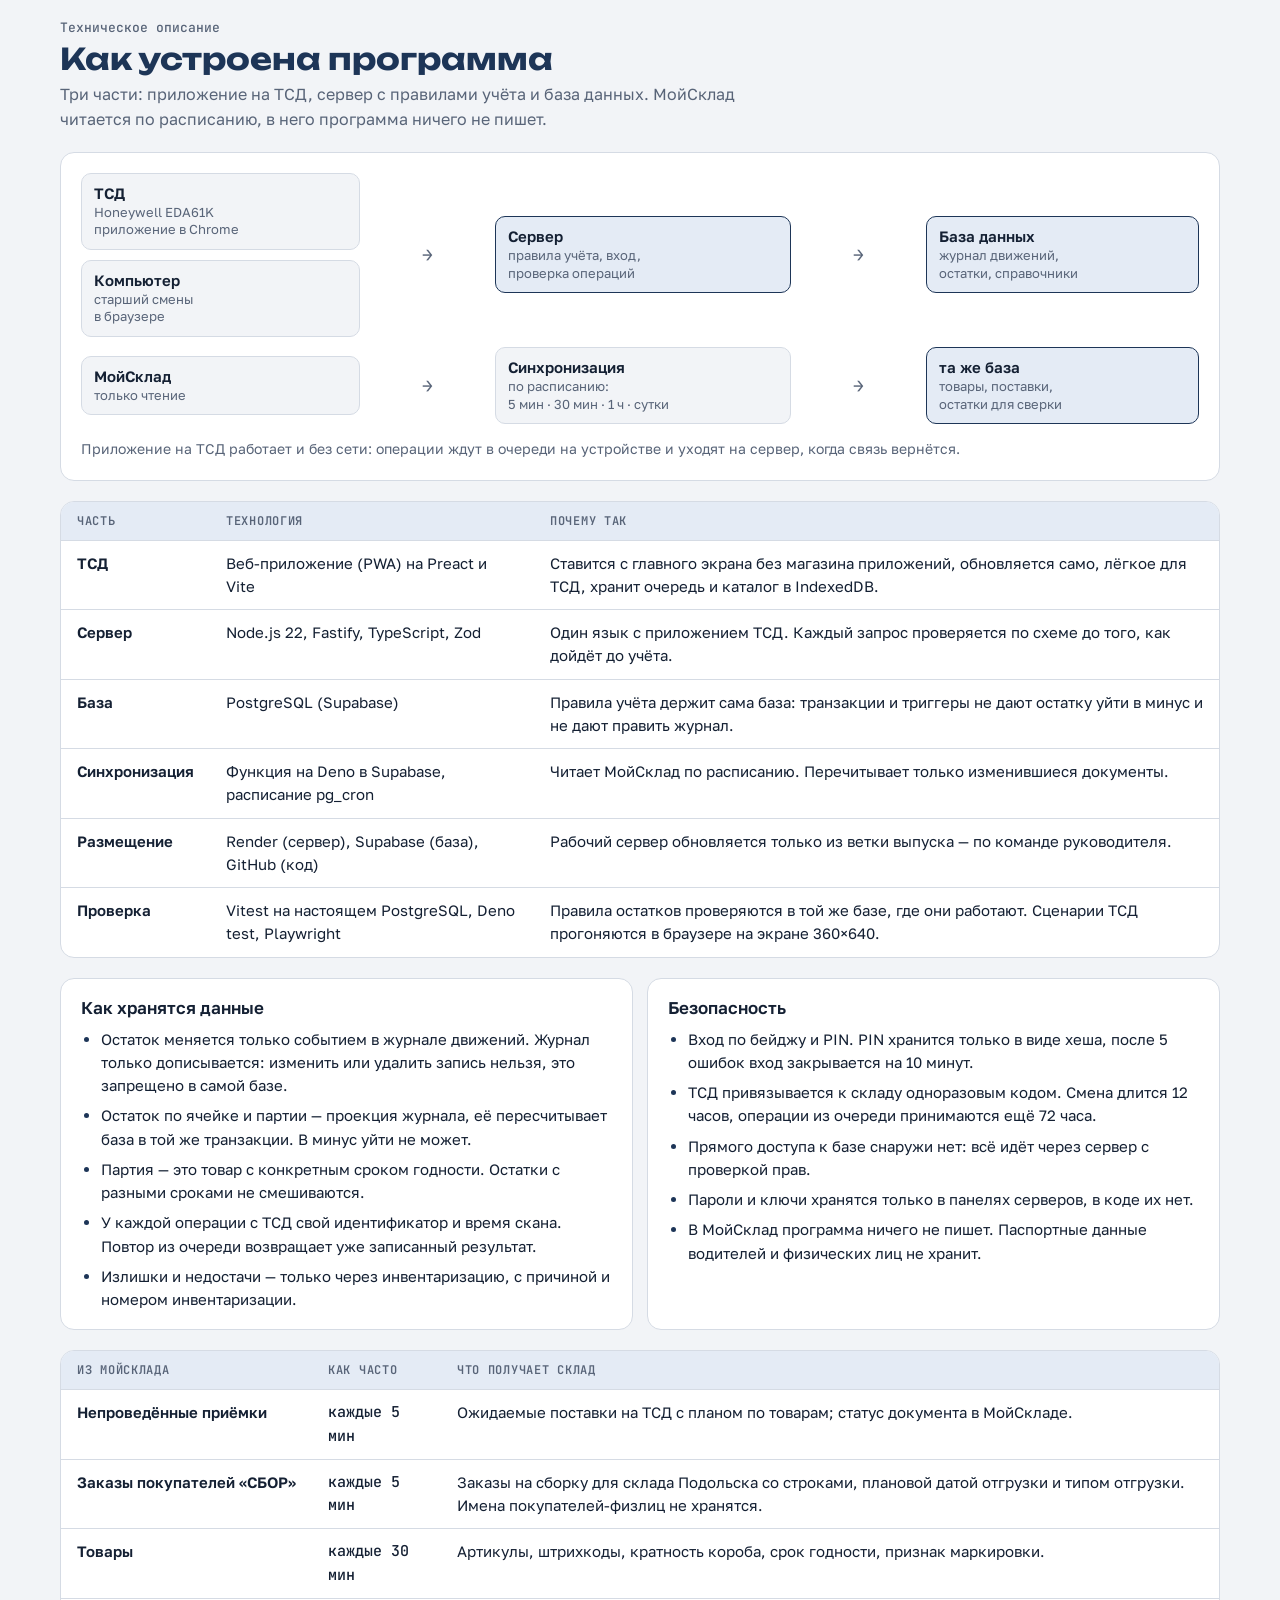
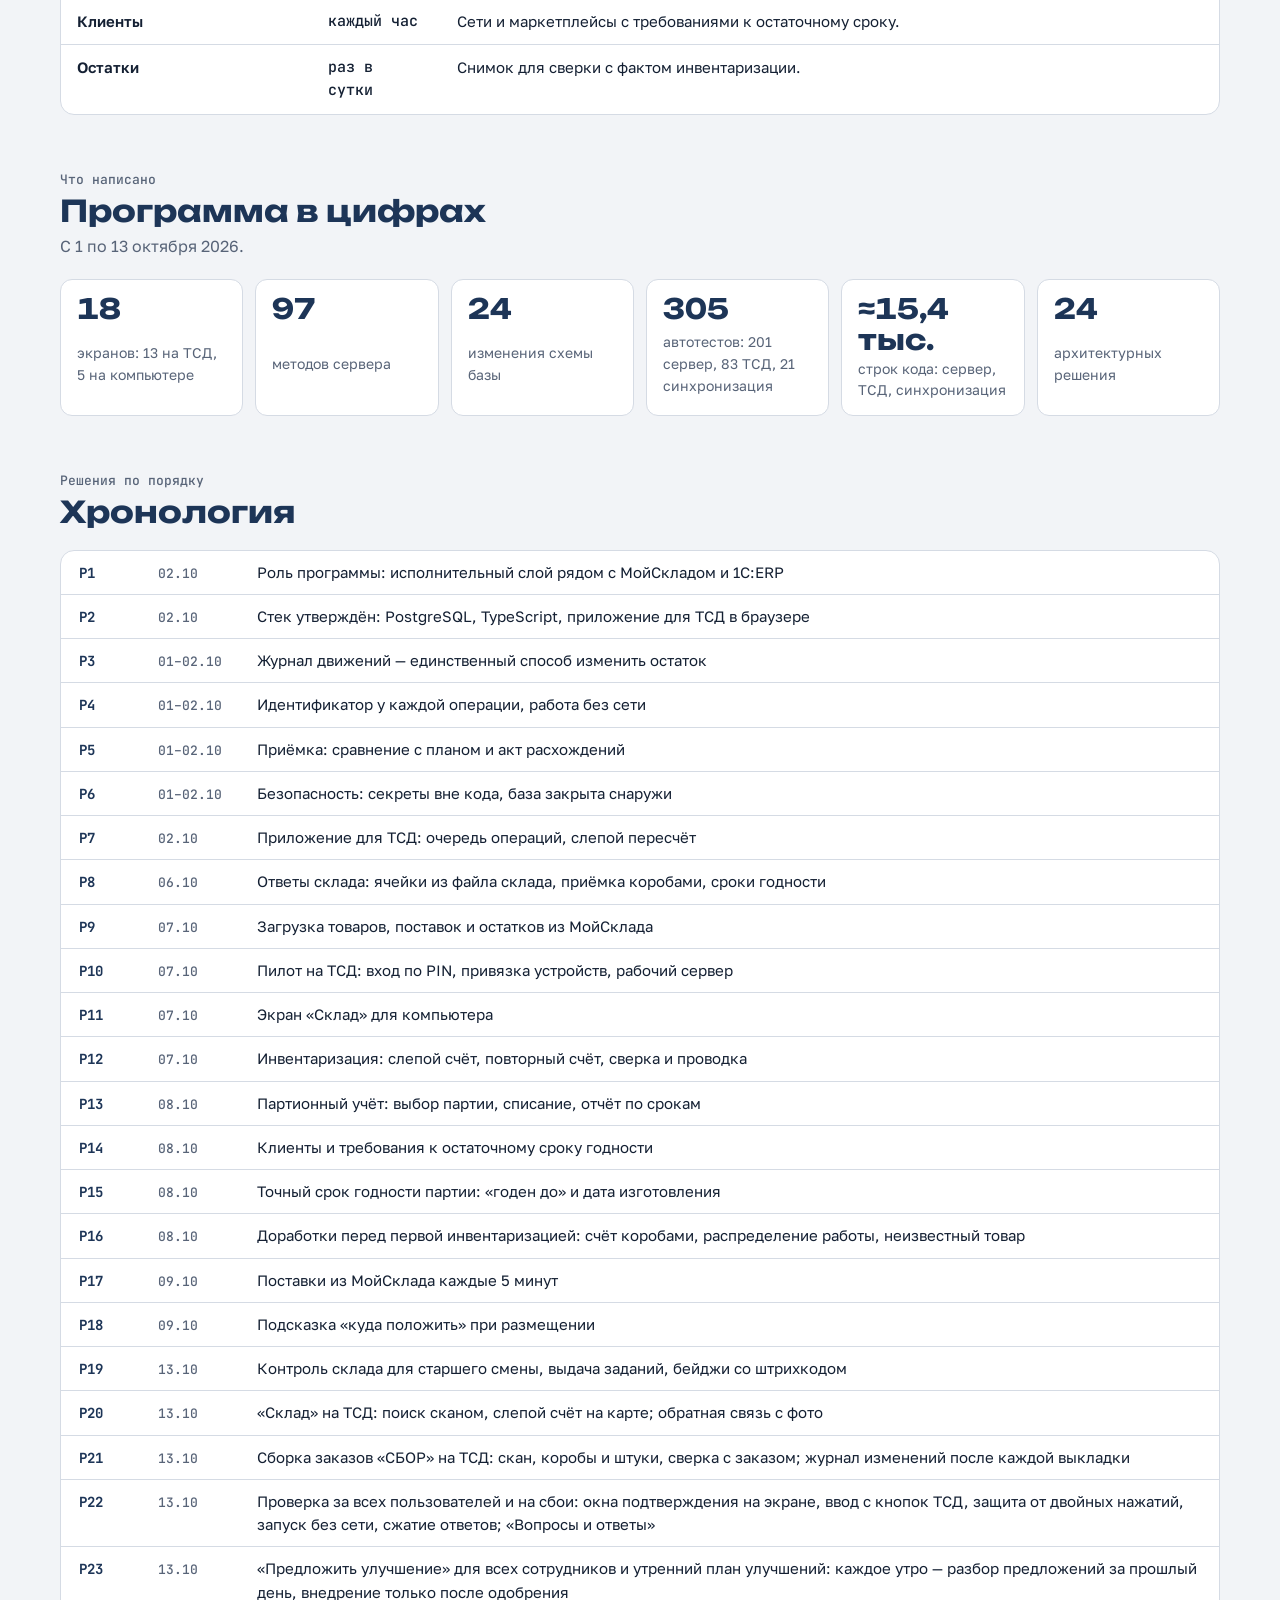
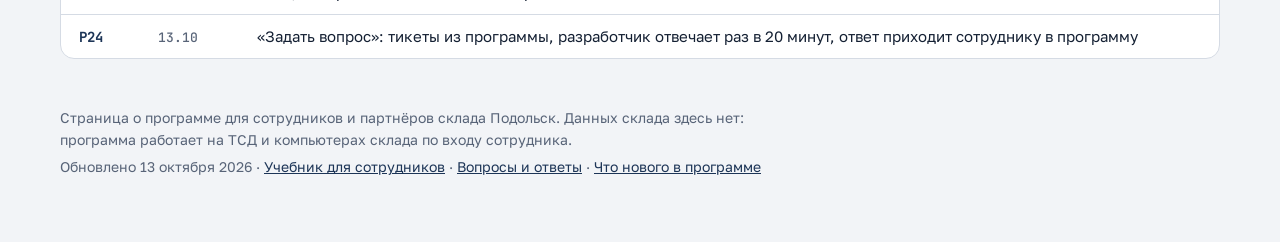
==== commit 68990a4a: "WMS: «Задать вопрос» — журнал изменений, памятки, FAQ, «О программе»" ====
--- a/wms/index.html
+++ b/wms/index.html
@@ -258,6 +258,7 @@
       <article class="block"><div class="block-top"><h3>Клиенты и остаточный срок</h3><span class="st on">работает</span></div><span class="where">компьютер</span><p>Требования сетей к остаточному сроку годности (ОСГ). На карте склада видно, какие партии подходят клиенту.</p></article>
       <article class="block"><div class="block-top"><h3>Этикетки ячеек</h3><span class="st on">работает</span></div><span class="where">компьютер</span><p>Печать этикеток со штрихкодом на термопринтер 58×40 или на лист A4: зона, ряд, секция, ярус, место.</p></article>
       <article class="block"><div class="block-top"><h3>Контроль склада</h3><span class="st on">работает</span></div><span class="where">компьютер</span><p>Кто на смене, на каком ТСД и чем занят. Задания на размещение: кому выдано, когда, начато ли; старший выдаёт задания сотрудникам. Приёмки план/факт, инвентаризация, итоги дня, лента всех операций.</p></article>
+      <article class="block"><div class="block-top"><h3>Вопросы сотрудников</h3><span class="st on">работает</span></div><span class="where">ТСД · компьютер</span><p>«Задать вопрос» прямо из программы, можно со снимком экрана. Разработчик отвечает раз в 20 минут с 7 до 21, срочно — старший смены. Ответ приходит туда же, непонятное пополняет памятки.</p></article>
       <article class="block"><div class="block-top"><h3>Предложения и ошибки</h3><span class="st on">работает</span></div><span class="where">ТСД · компьютер</span><p>«Предложить улучшение»: где неудобно, как лучше, как часто мешает. Каждое утро руководитель получает план улучшений по предложениям за прошлый день и одобряет, что делать. Ошибки — отдельно, с фото. Автор видит статус и ответ.</p></article>
       <article class="block"><div class="block-top"><h3>Администрирование</h3><span class="st on">работает</span></div><span class="where">компьютер</span><p>Сотрудники, роли, ТСД. Бейдж со штрихкодом сразу при заведении сотрудника, печать на A4 или термопринтер. Новый PIN, если забыл. Уволенный сотрудник уходит в архив, его история операций сохраняется.</p></article>
     </div>
@@ -354,12 +355,12 @@
       <p>С 1 по 13 октября 2026.</p>
     </div>
     <div class="nums">
-      <div class="num"><b>16</b><span>экранов: 11 на ТСД, 5 на компьютере</span></div>
-      <div class="num"><b>89</b><span>методов сервера</span></div>
-      <div class="num"><b>23</b><span>изменения схемы базы</span></div>
-      <div class="num"><b>289</b><span>автотестов: 190 сервер, 78 ТСД, 21 синхронизация</span></div>
-      <div class="num"><b>≈14,5 тыс.</b><span>строк кода: сервер, ТСД, синхронизация</span></div>
-      <div class="num"><b>23</b><span>архитектурных решения</span></div>
+      <div class="num"><b>18</b><span>экранов: 13 на ТСД, 5 на компьютере</span></div>
+      <div class="num"><b>97</b><span>методов сервера</span></div>
+      <div class="num"><b>24</b><span>изменения схемы базы</span></div>
+      <div class="num"><b>305</b><span>автотестов: 201 сервер, 83 ТСД, 21 синхронизация</span></div>
+      <div class="num"><b>≈15,4 тыс.</b><span>строк кода: сервер, ТСД, синхронизация</span></div>
+      <div class="num"><b>24</b><span>архитектурных решения</span></div>
     </div>
   </section>
 
@@ -393,6 +394,7 @@
       <li><span class="r">Р21</span><span class="d">13.10</span><span class="t">Сборка заказов «СБОР» на ТСД: скан, коробы и штуки, сверка с заказом; журнал изменений после каждой выкладки</span></li>
       <li><span class="r">Р22</span><span class="d">13.10</span><span class="t">Проверка за всех пользователей и на сбои: окна подтверждения на экране, ввод с кнопок ТСД, защита от двойных нажатий, запуск без сети, сжатие ответов; «Вопросы и ответы»</span></li>
       <li><span class="r">Р23</span><span class="d">13.10</span><span class="t">«Предложить улучшение» для всех сотрудников и утренний план улучшений: каждое утро — разбор предложений за прошлый день, внедрение только после одобрения</span></li>
+      <li><span class="r">Р24</span><span class="d">13.10</span><span class="t">«Задать вопрос»: тикеты из программы, разработчик отвечает раз в 20 минут, ответ приходит сотруднику в программу</span></li>
     </ol>
   </section>
 
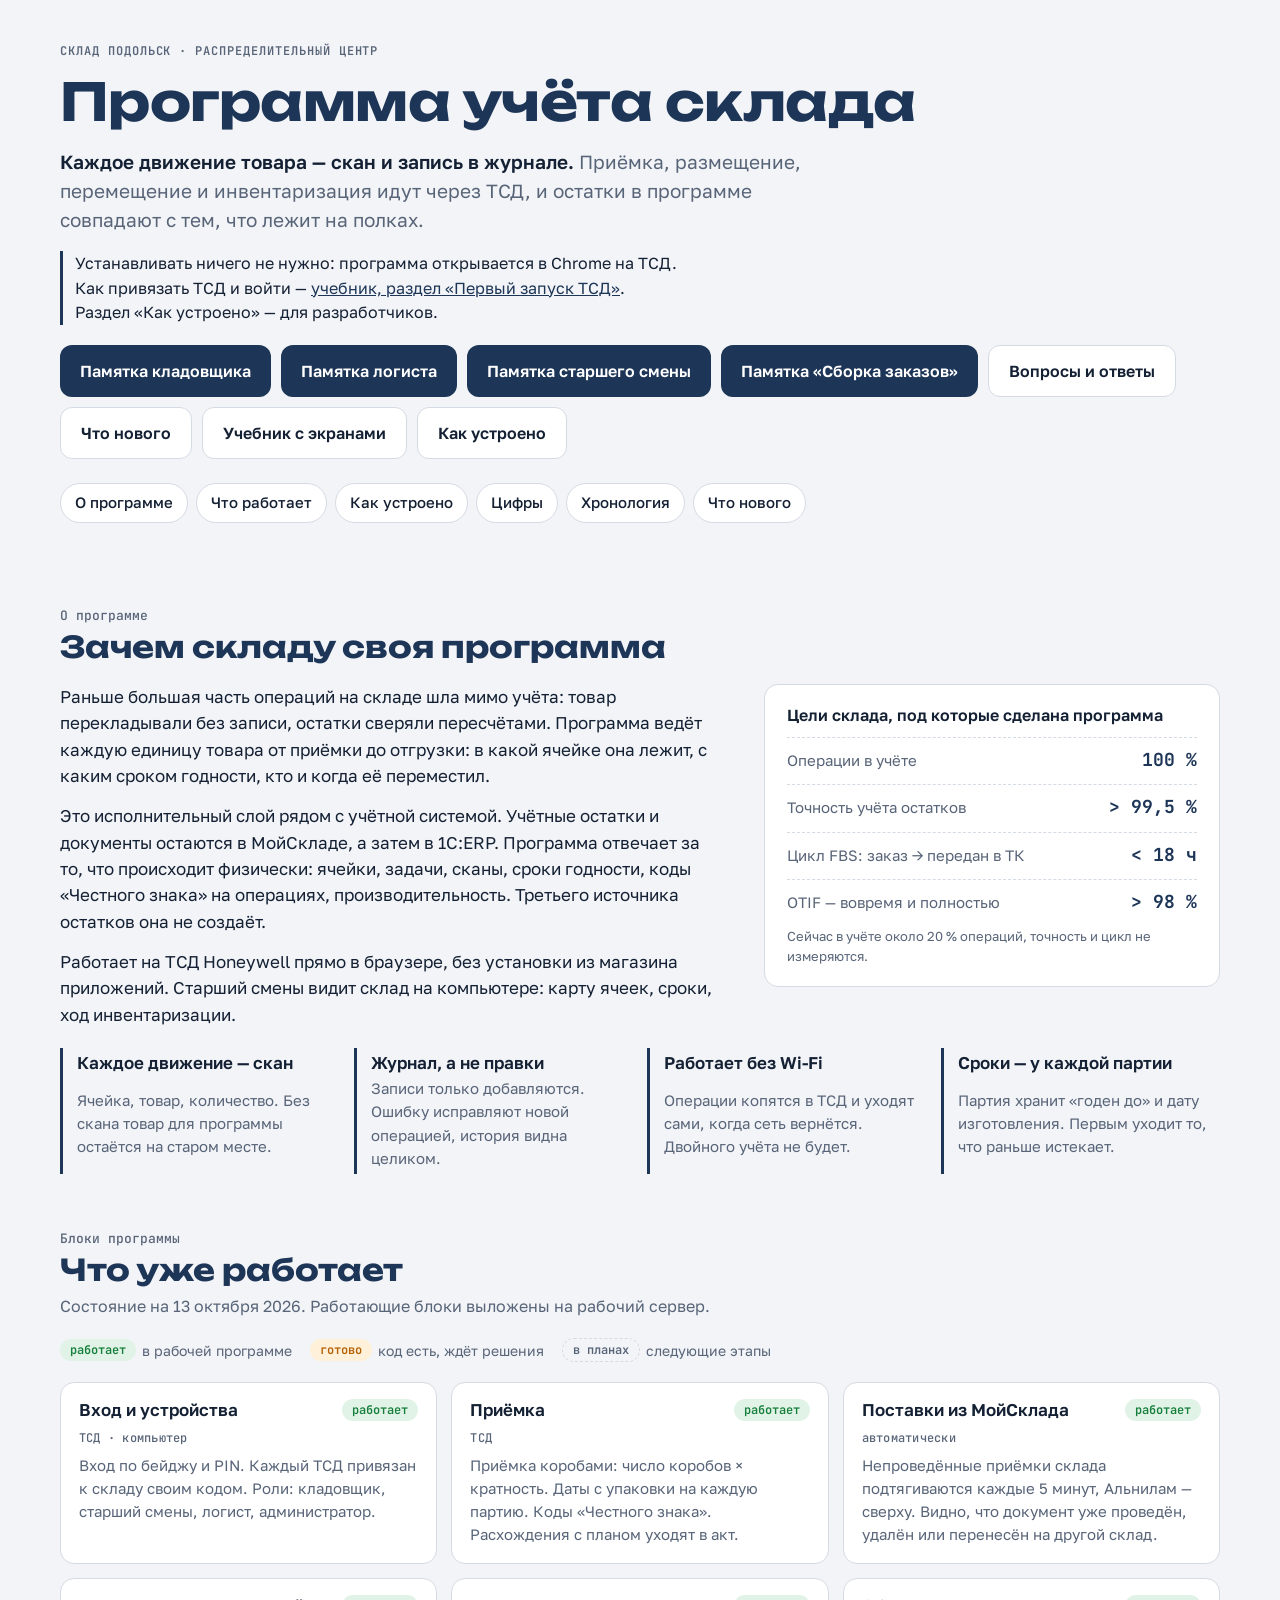
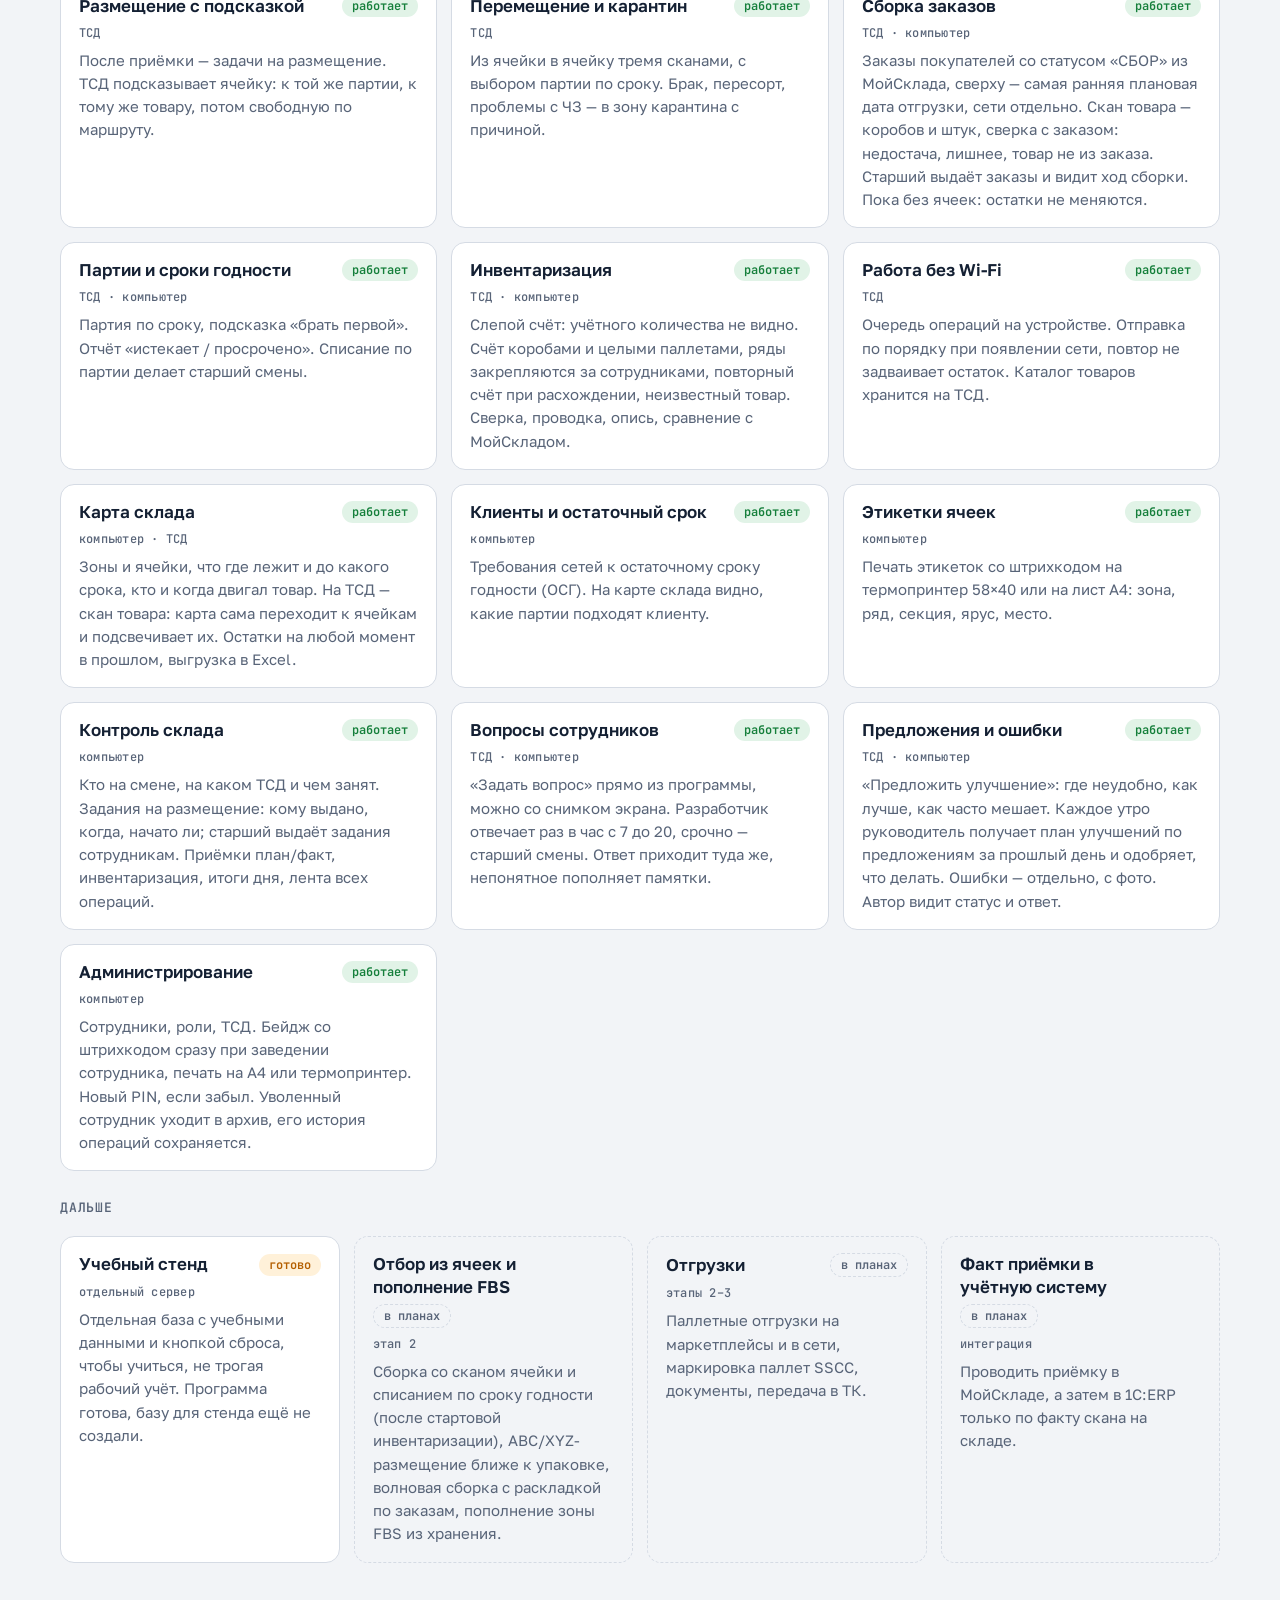
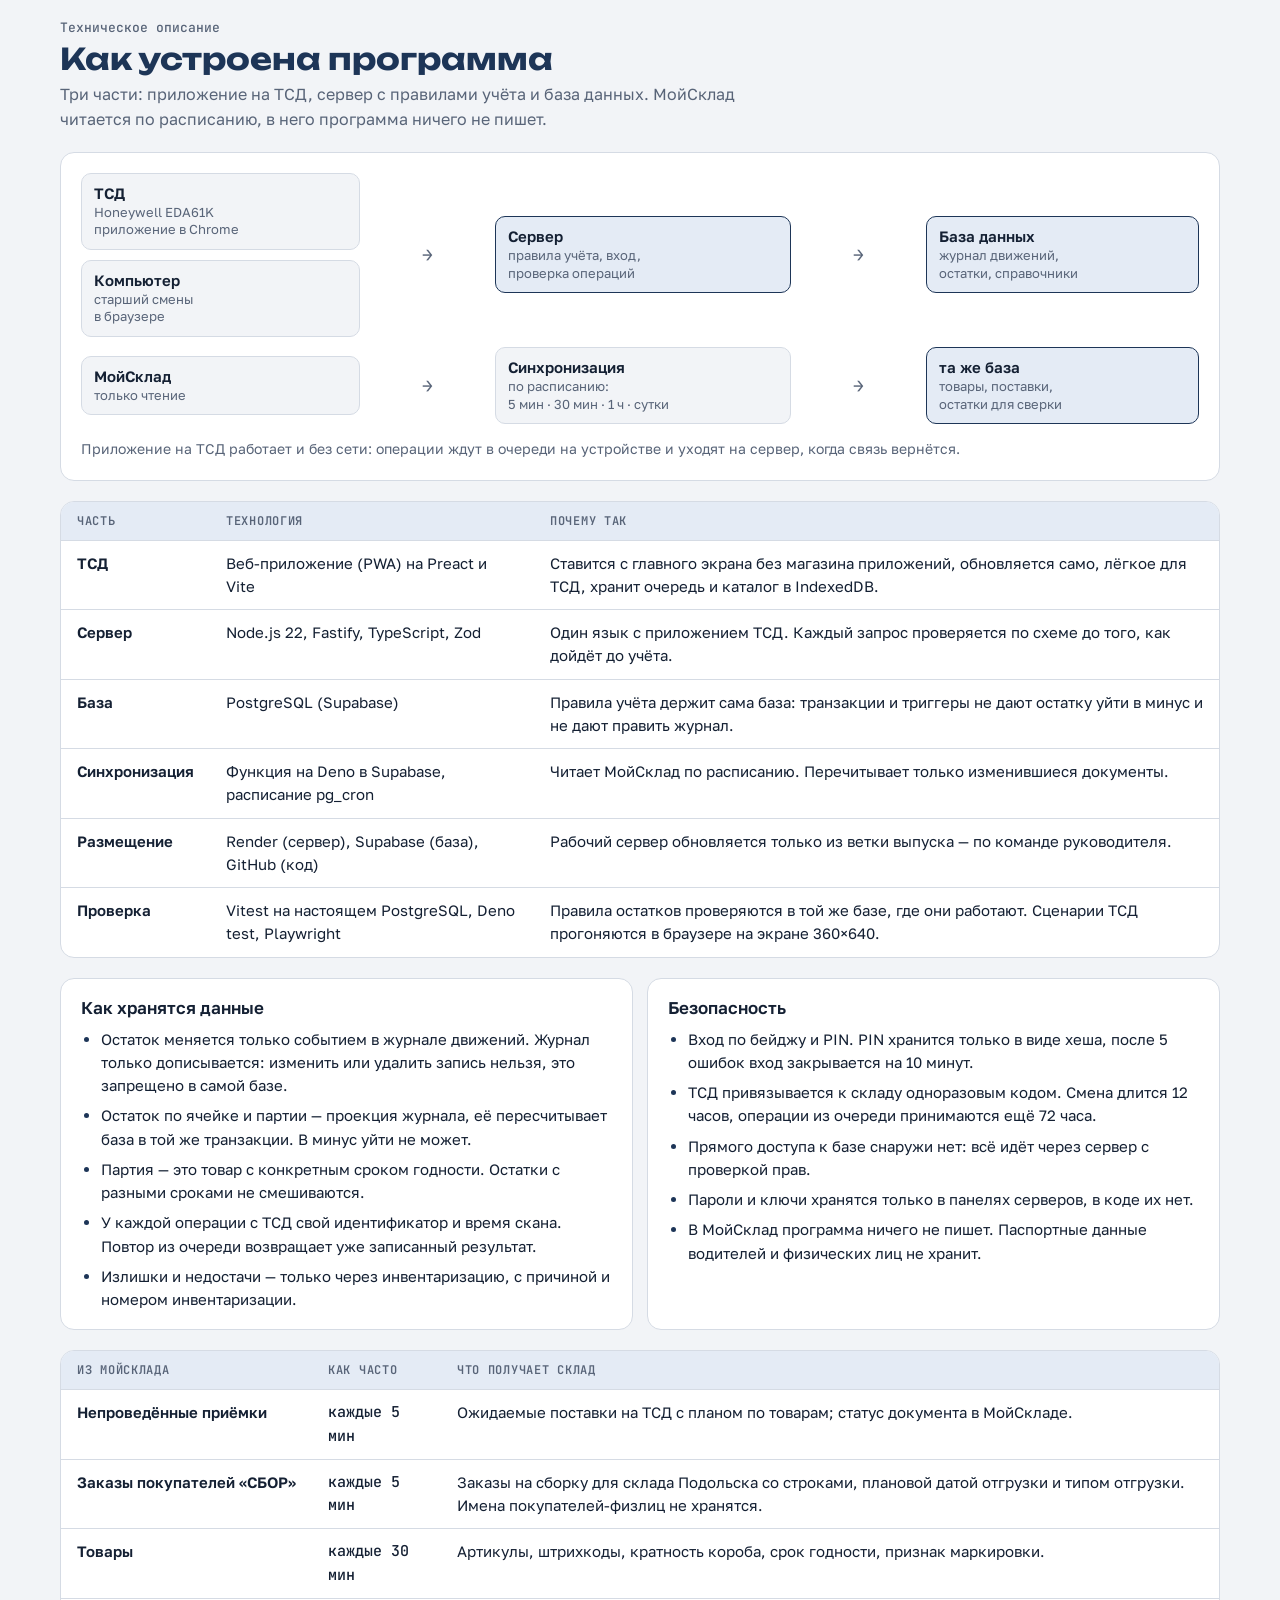
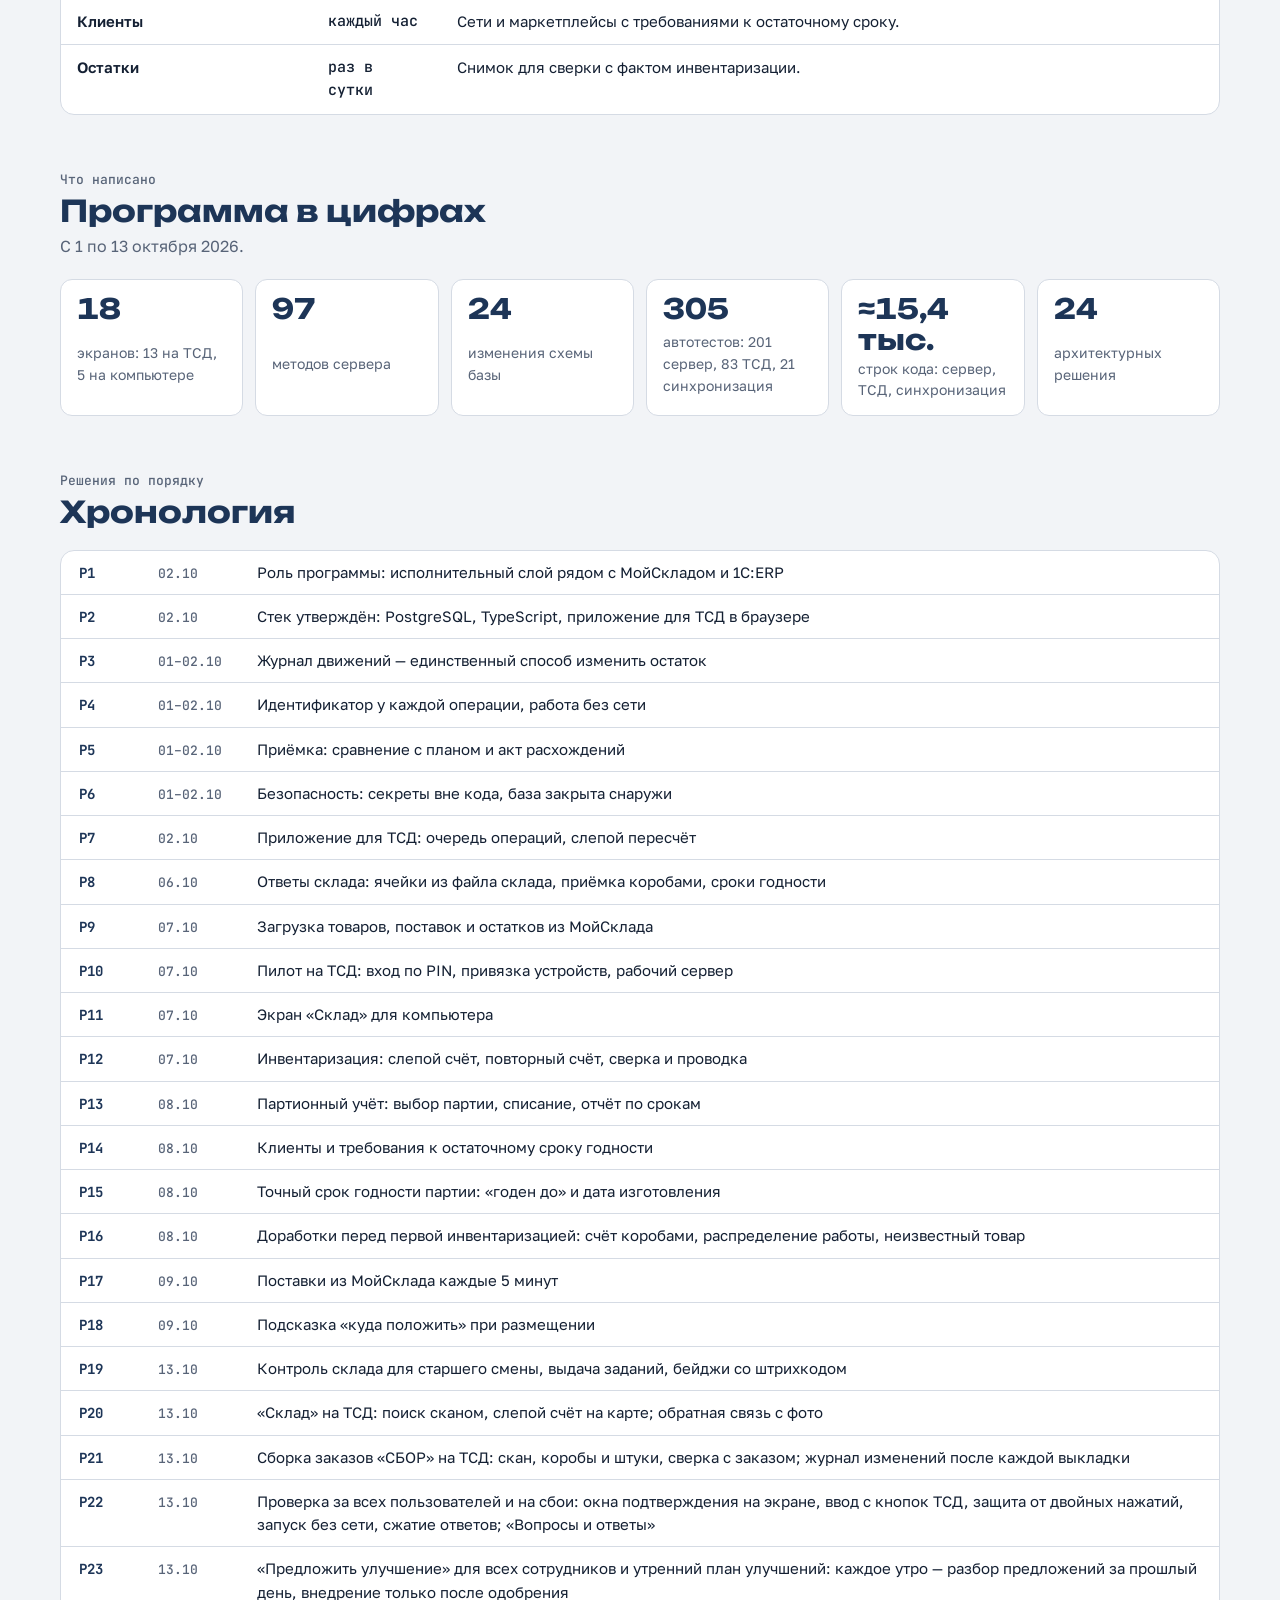
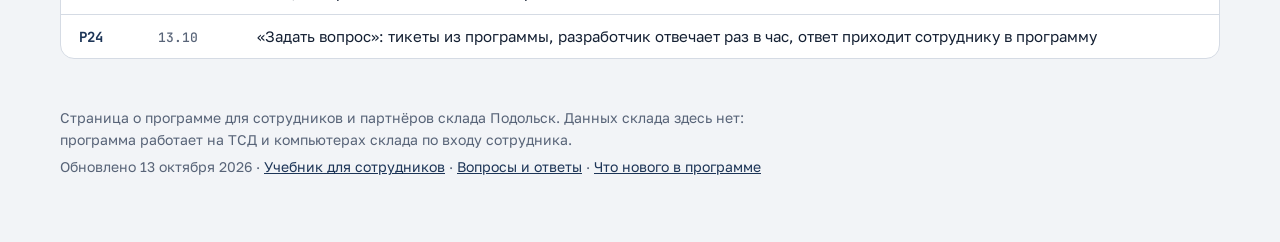
==== commit db18cdb4: "WMS: ответы на вопросы — в течение часа" ====
--- a/wms/index.html
+++ b/wms/index.html
@@ -258,7 +258,7 @@
       <article class="block"><div class="block-top"><h3>Клиенты и остаточный срок</h3><span class="st on">работает</span></div><span class="where">компьютер</span><p>Требования сетей к остаточному сроку годности (ОСГ). На карте склада видно, какие партии подходят клиенту.</p></article>
       <article class="block"><div class="block-top"><h3>Этикетки ячеек</h3><span class="st on">работает</span></div><span class="where">компьютер</span><p>Печать этикеток со штрихкодом на термопринтер 58×40 или на лист A4: зона, ряд, секция, ярус, место.</p></article>
       <article class="block"><div class="block-top"><h3>Контроль склада</h3><span class="st on">работает</span></div><span class="where">компьютер</span><p>Кто на смене, на каком ТСД и чем занят. Задания на размещение: кому выдано, когда, начато ли; старший выдаёт задания сотрудникам. Приёмки план/факт, инвентаризация, итоги дня, лента всех операций.</p></article>
-      <article class="block"><div class="block-top"><h3>Вопросы сотрудников</h3><span class="st on">работает</span></div><span class="where">ТСД · компьютер</span><p>«Задать вопрос» прямо из программы, можно со снимком экрана. Разработчик отвечает раз в 20 минут с 7 до 21, срочно — старший смены. Ответ приходит туда же, непонятное пополняет памятки.</p></article>
+      <article class="block"><div class="block-top"><h3>Вопросы сотрудников</h3><span class="st on">работает</span></div><span class="where">ТСД · компьютер</span><p>«Задать вопрос» прямо из программы, можно со снимком экрана. Разработчик отвечает раз в час с 7 до 20, срочно — старший смены. Ответ приходит туда же, непонятное пополняет памятки.</p></article>
       <article class="block"><div class="block-top"><h3>Предложения и ошибки</h3><span class="st on">работает</span></div><span class="where">ТСД · компьютер</span><p>«Предложить улучшение»: где неудобно, как лучше, как часто мешает. Каждое утро руководитель получает план улучшений по предложениям за прошлый день и одобряет, что делать. Ошибки — отдельно, с фото. Автор видит статус и ответ.</p></article>
       <article class="block"><div class="block-top"><h3>Администрирование</h3><span class="st on">работает</span></div><span class="where">компьютер</span><p>Сотрудники, роли, ТСД. Бейдж со штрихкодом сразу при заведении сотрудника, печать на A4 или термопринтер. Новый PIN, если забыл. Уволенный сотрудник уходит в архив, его история операций сохраняется.</p></article>
     </div>
@@ -394,7 +394,7 @@
       <li><span class="r">Р21</span><span class="d">13.10</span><span class="t">Сборка заказов «СБОР» на ТСД: скан, коробы и штуки, сверка с заказом; журнал изменений после каждой выкладки</span></li>
       <li><span class="r">Р22</span><span class="d">13.10</span><span class="t">Проверка за всех пользователей и на сбои: окна подтверждения на экране, ввод с кнопок ТСД, защита от двойных нажатий, запуск без сети, сжатие ответов; «Вопросы и ответы»</span></li>
       <li><span class="r">Р23</span><span class="d">13.10</span><span class="t">«Предложить улучшение» для всех сотрудников и утренний план улучшений: каждое утро — разбор предложений за прошлый день, внедрение только после одобрения</span></li>
-      <li><span class="r">Р24</span><span class="d">13.10</span><span class="t">«Задать вопрос»: тикеты из программы, разработчик отвечает раз в 20 минут, ответ приходит сотруднику в программу</span></li>
+      <li><span class="r">Р24</span><span class="d">13.10</span><span class="t">«Задать вопрос»: тикеты из программы, разработчик отвечает раз в час, ответ приходит сотруднику в программу</span></li>
     </ol>
   </section>
 
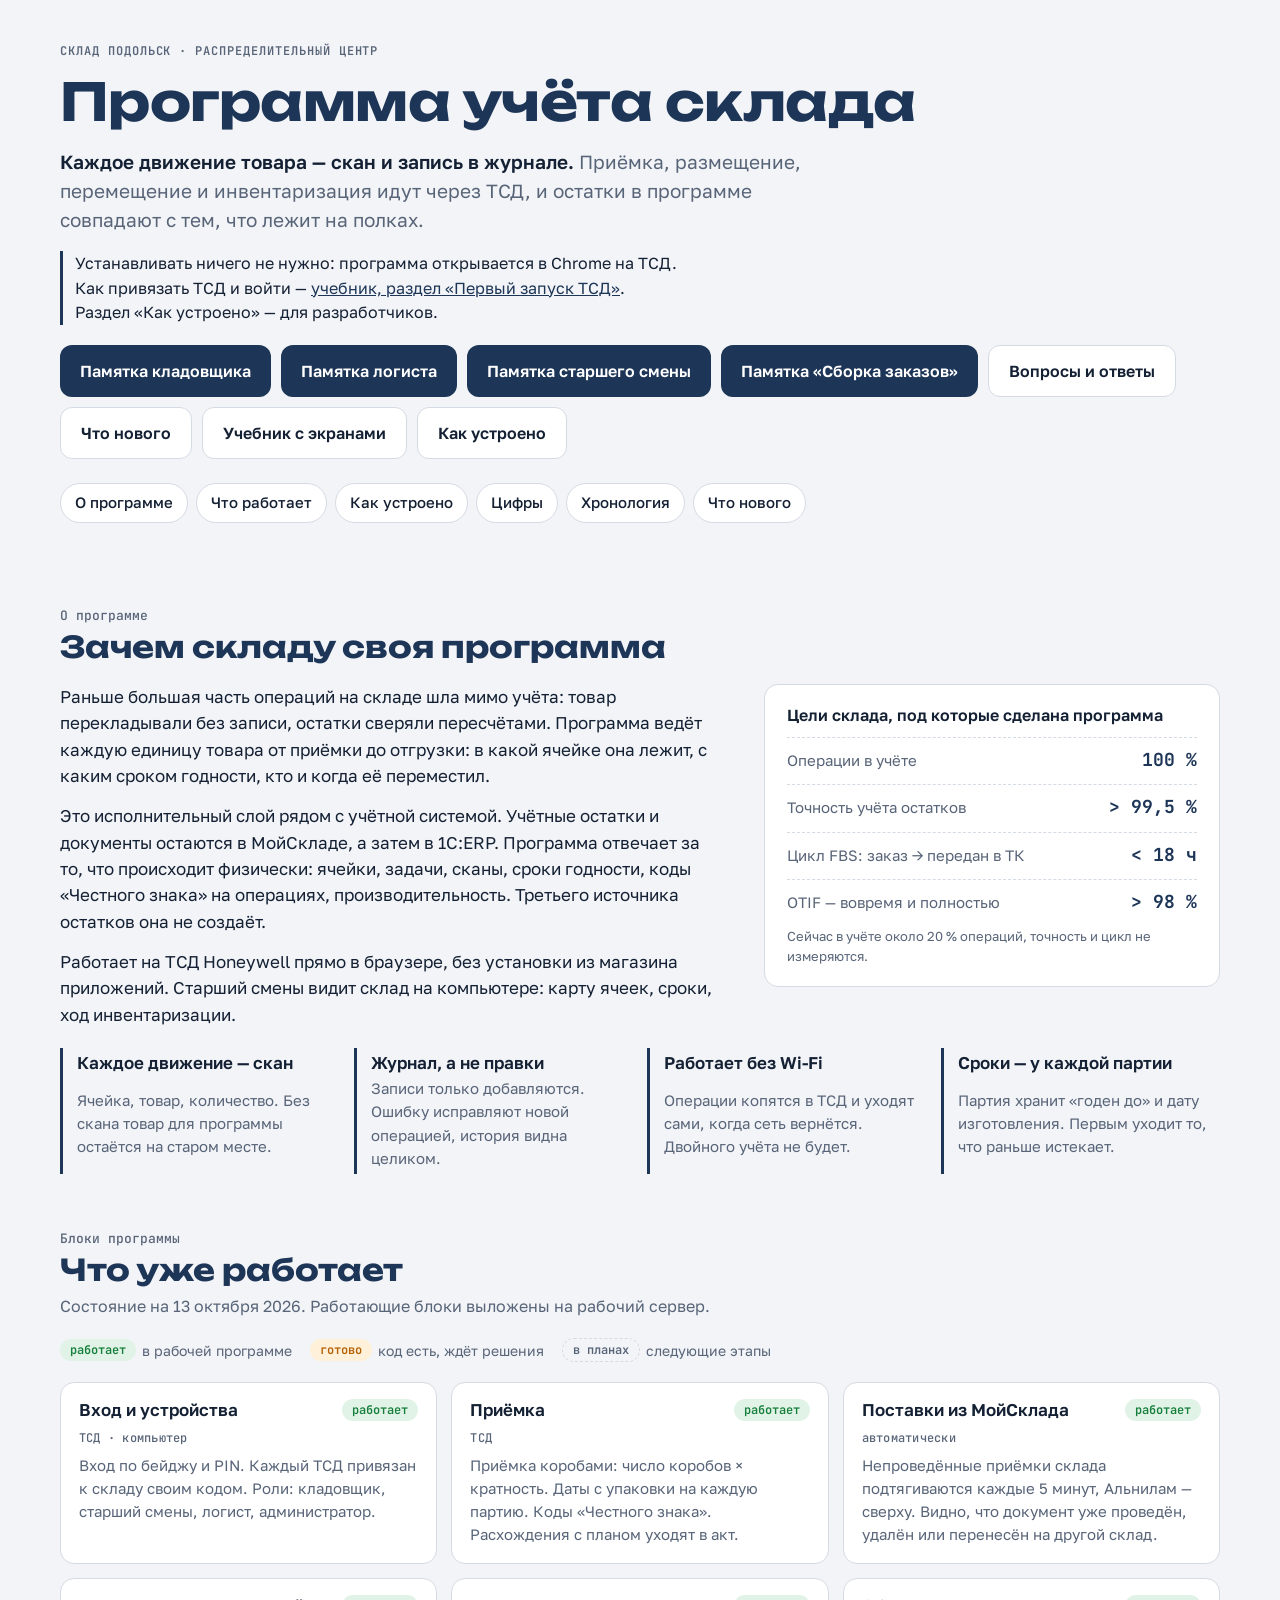
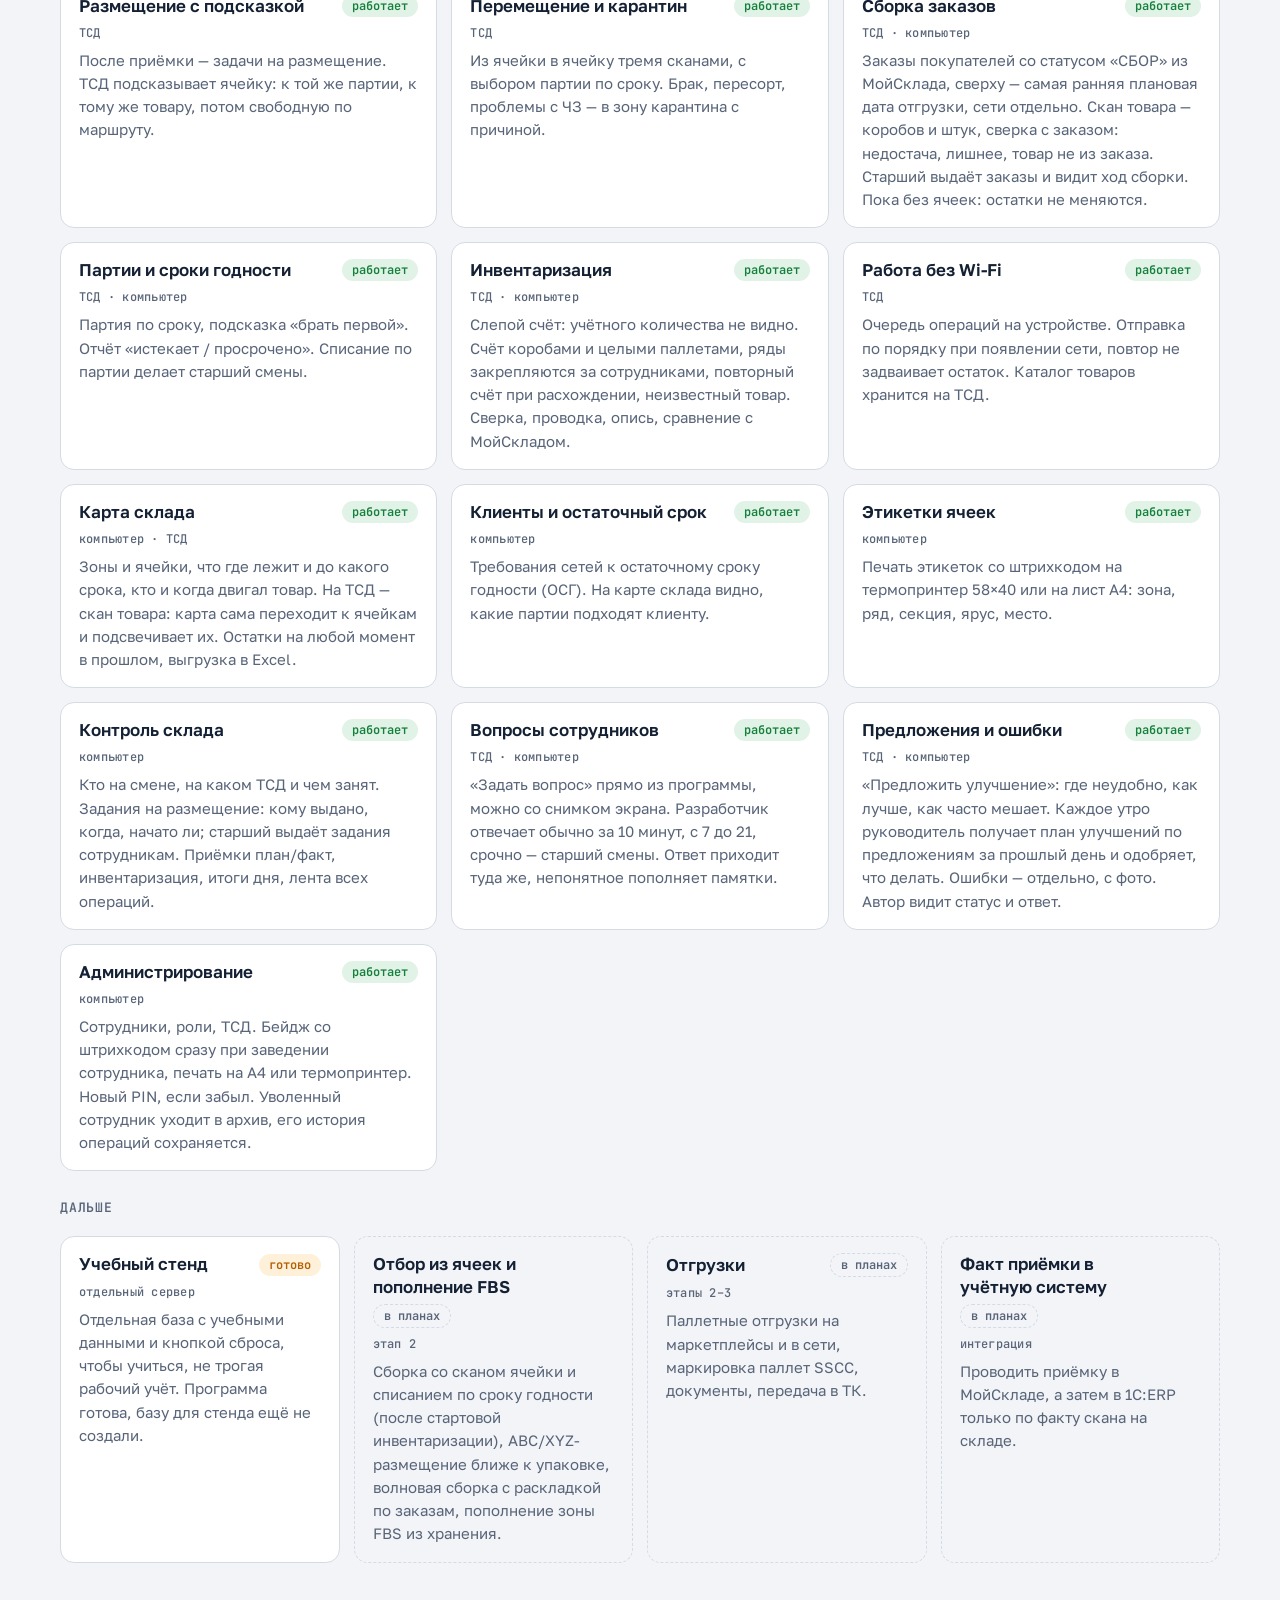
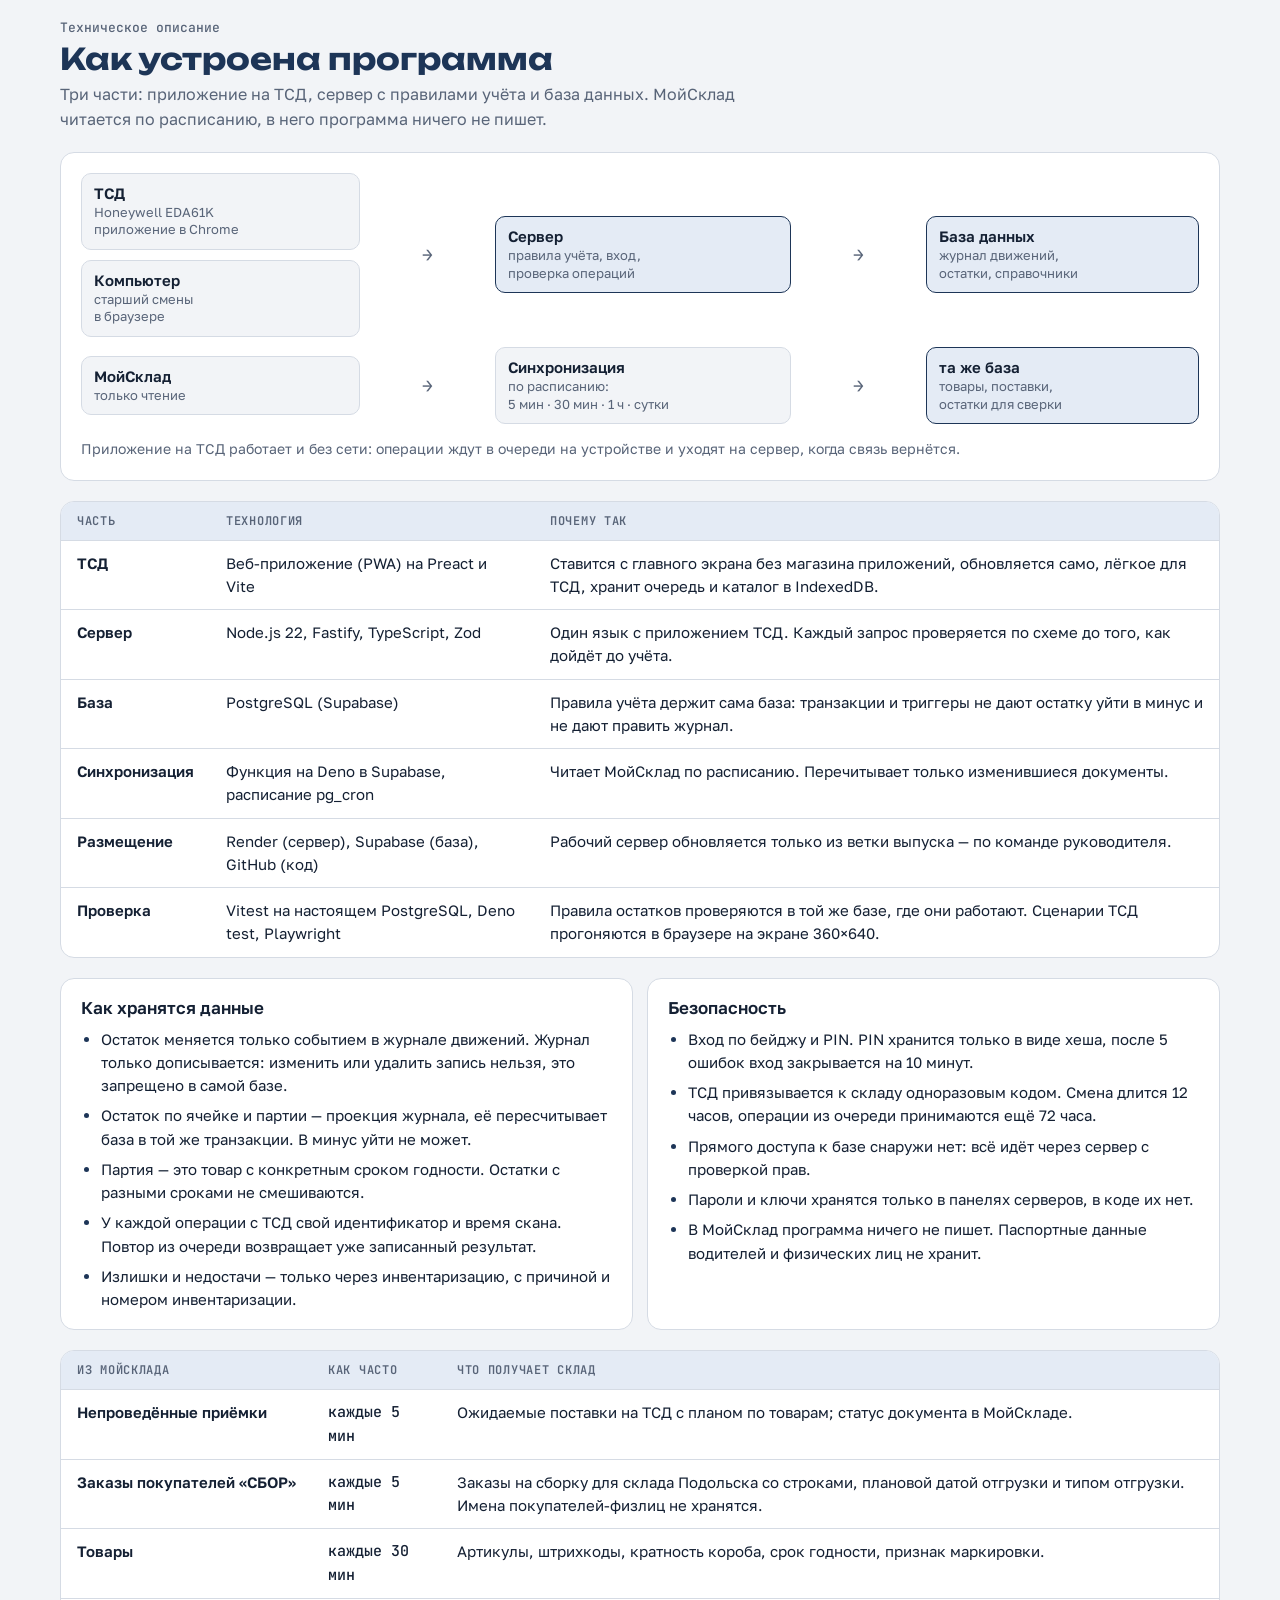
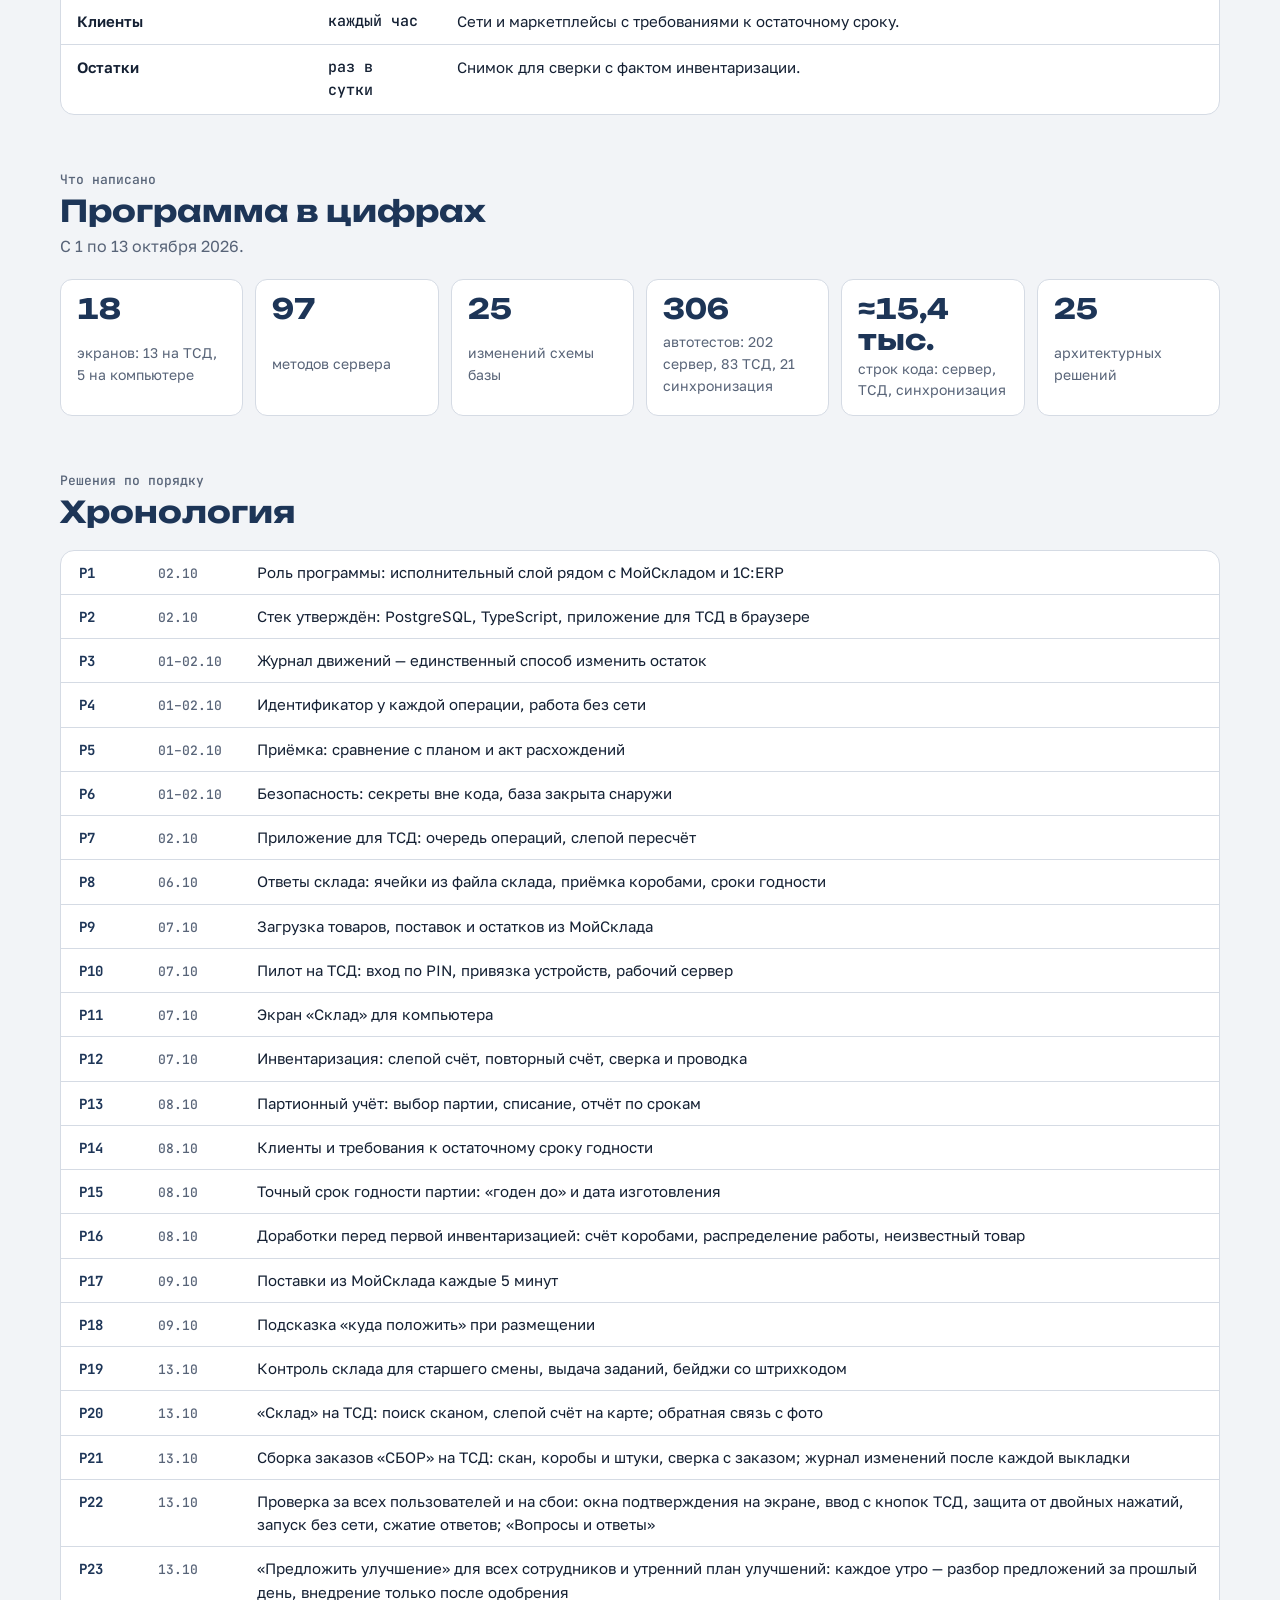
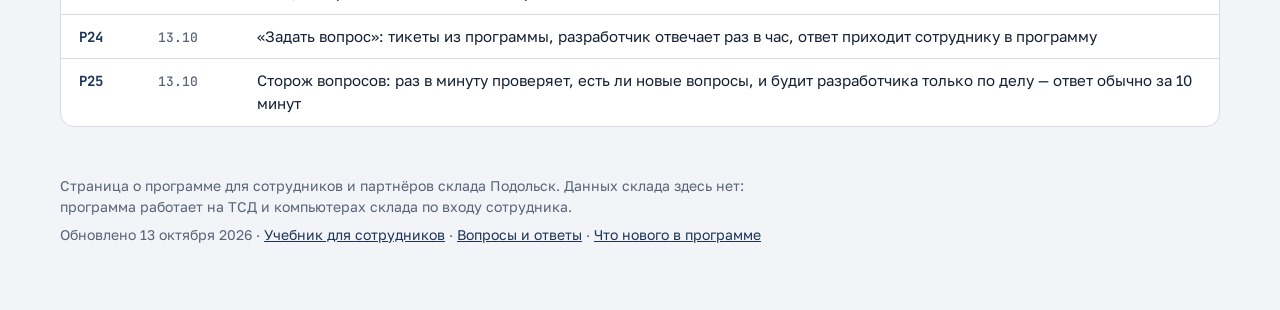
==== commit 9da74182: "WMS: ответы на вопросы — обычно за 10 минут" ====
--- a/wms/index.html
+++ b/wms/index.html
@@ -258,7 +258,7 @@
       <article class="block"><div class="block-top"><h3>Клиенты и остаточный срок</h3><span class="st on">работает</span></div><span class="where">компьютер</span><p>Требования сетей к остаточному сроку годности (ОСГ). На карте склада видно, какие партии подходят клиенту.</p></article>
       <article class="block"><div class="block-top"><h3>Этикетки ячеек</h3><span class="st on">работает</span></div><span class="where">компьютер</span><p>Печать этикеток со штрихкодом на термопринтер 58×40 или на лист A4: зона, ряд, секция, ярус, место.</p></article>
       <article class="block"><div class="block-top"><h3>Контроль склада</h3><span class="st on">работает</span></div><span class="where">компьютер</span><p>Кто на смене, на каком ТСД и чем занят. Задания на размещение: кому выдано, когда, начато ли; старший выдаёт задания сотрудникам. Приёмки план/факт, инвентаризация, итоги дня, лента всех операций.</p></article>
-      <article class="block"><div class="block-top"><h3>Вопросы сотрудников</h3><span class="st on">работает</span></div><span class="where">ТСД · компьютер</span><p>«Задать вопрос» прямо из программы, можно со снимком экрана. Разработчик отвечает раз в час с 7 до 20, срочно — старший смены. Ответ приходит туда же, непонятное пополняет памятки.</p></article>
+      <article class="block"><div class="block-top"><h3>Вопросы сотрудников</h3><span class="st on">работает</span></div><span class="where">ТСД · компьютер</span><p>«Задать вопрос» прямо из программы, можно со снимком экрана. Разработчик отвечает обычно за 10 минут, с 7 до 21, срочно — старший смены. Ответ приходит туда же, непонятное пополняет памятки.</p></article>
       <article class="block"><div class="block-top"><h3>Предложения и ошибки</h3><span class="st on">работает</span></div><span class="where">ТСД · компьютер</span><p>«Предложить улучшение»: где неудобно, как лучше, как часто мешает. Каждое утро руководитель получает план улучшений по предложениям за прошлый день и одобряет, что делать. Ошибки — отдельно, с фото. Автор видит статус и ответ.</p></article>
       <article class="block"><div class="block-top"><h3>Администрирование</h3><span class="st on">работает</span></div><span class="where">компьютер</span><p>Сотрудники, роли, ТСД. Бейдж со штрихкодом сразу при заведении сотрудника, печать на A4 или термопринтер. Новый PIN, если забыл. Уволенный сотрудник уходит в архив, его история операций сохраняется.</p></article>
     </div>
@@ -357,10 +357,10 @@
     <div class="nums">
       <div class="num"><b>18</b><span>экранов: 13 на ТСД, 5 на компьютере</span></div>
       <div class="num"><b>97</b><span>методов сервера</span></div>
-      <div class="num"><b>24</b><span>изменения схемы базы</span></div>
-      <div class="num"><b>305</b><span>автотестов: 201 сервер, 83 ТСД, 21 синхронизация</span></div>
+      <div class="num"><b>25</b><span>изменений схемы базы</span></div>
+      <div class="num"><b>306</b><span>автотестов: 202 сервер, 83 ТСД, 21 синхронизация</span></div>
       <div class="num"><b>≈15,4 тыс.</b><span>строк кода: сервер, ТСД, синхронизация</span></div>
-      <div class="num"><b>24</b><span>архитектурных решения</span></div>
+      <div class="num"><b>25</b><span>архитектурных решений</span></div>
     </div>
   </section>
 
@@ -395,6 +395,7 @@
       <li><span class="r">Р22</span><span class="d">13.10</span><span class="t">Проверка за всех пользователей и на сбои: окна подтверждения на экране, ввод с кнопок ТСД, защита от двойных нажатий, запуск без сети, сжатие ответов; «Вопросы и ответы»</span></li>
       <li><span class="r">Р23</span><span class="d">13.10</span><span class="t">«Предложить улучшение» для всех сотрудников и утренний план улучшений: каждое утро — разбор предложений за прошлый день, внедрение только после одобрения</span></li>
       <li><span class="r">Р24</span><span class="d">13.10</span><span class="t">«Задать вопрос»: тикеты из программы, разработчик отвечает раз в час, ответ приходит сотруднику в программу</span></li>
+      <li><span class="r">Р25</span><span class="d">13.10</span><span class="t">Сторож вопросов: раз в минуту проверяет, есть ли новые вопросы, и будит разработчика только по делу — ответ обычно за 10 минут</span></li>
     </ol>
   </section>
 
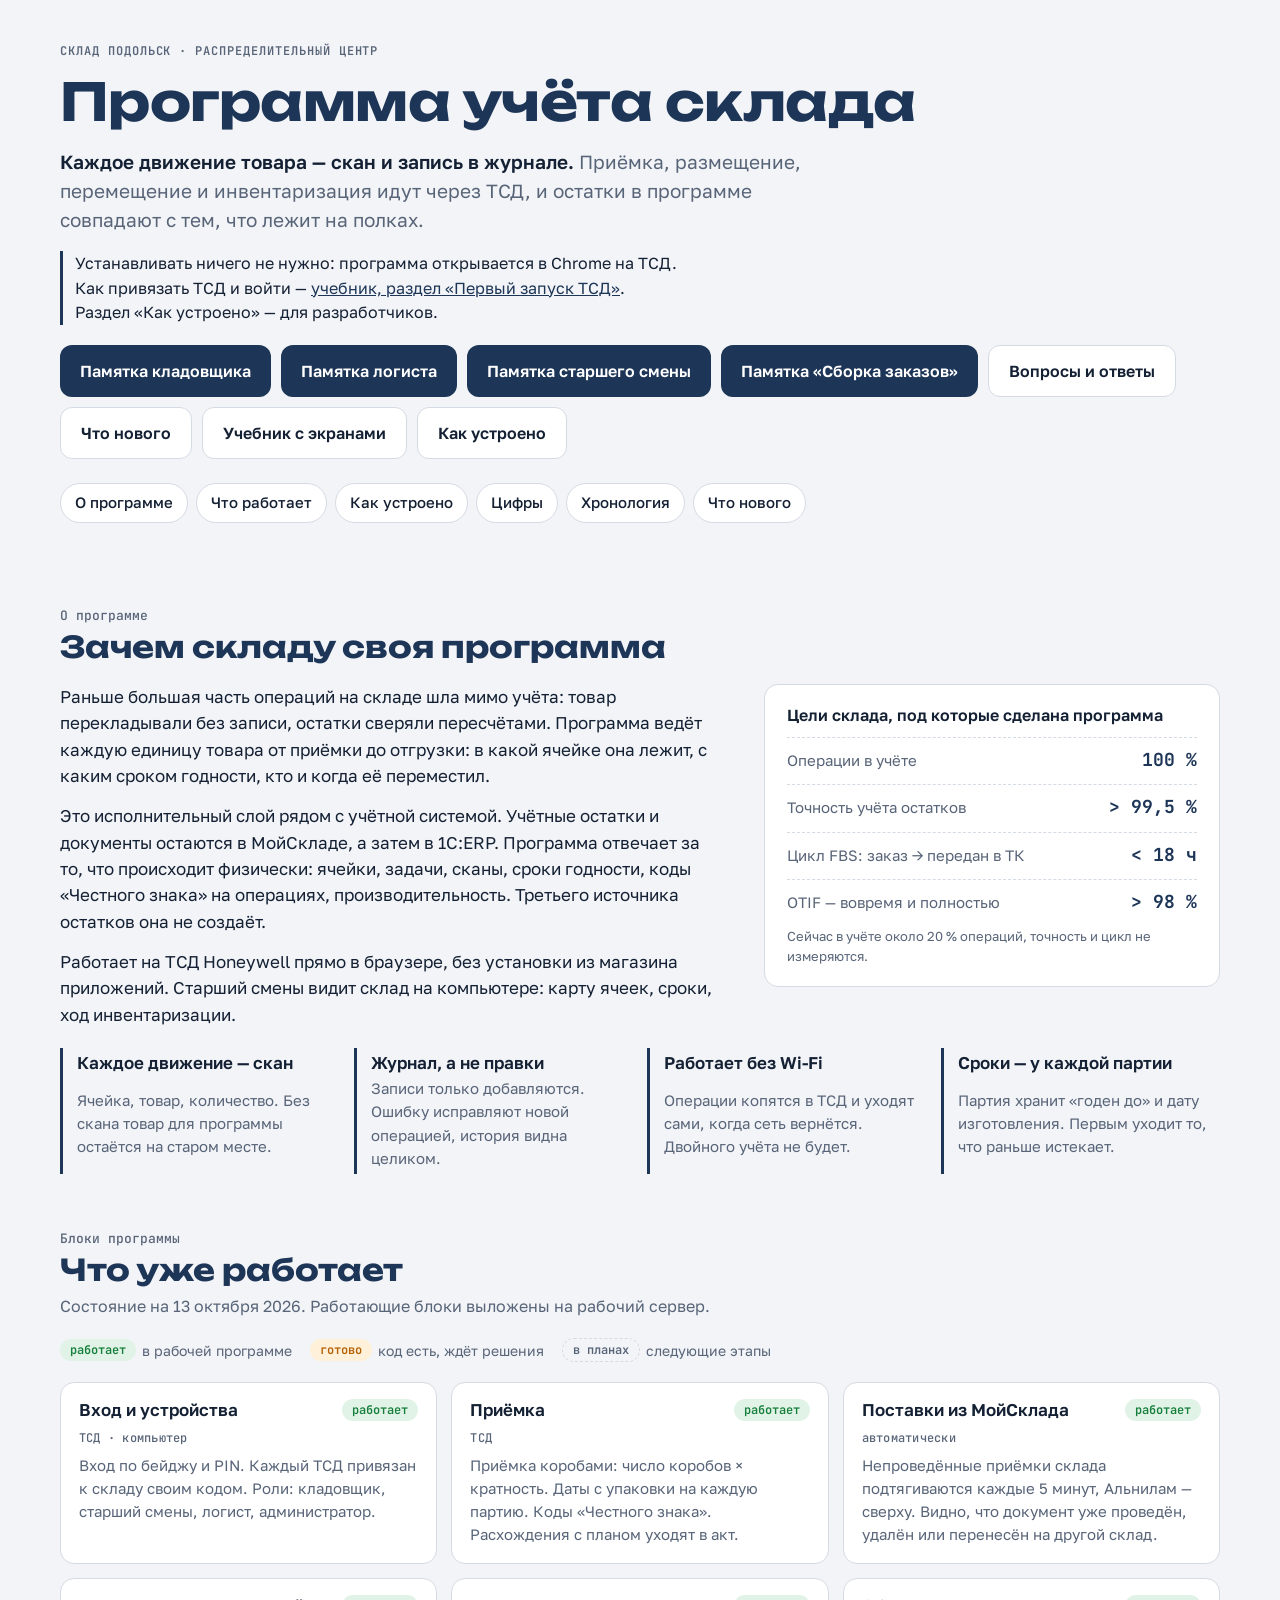
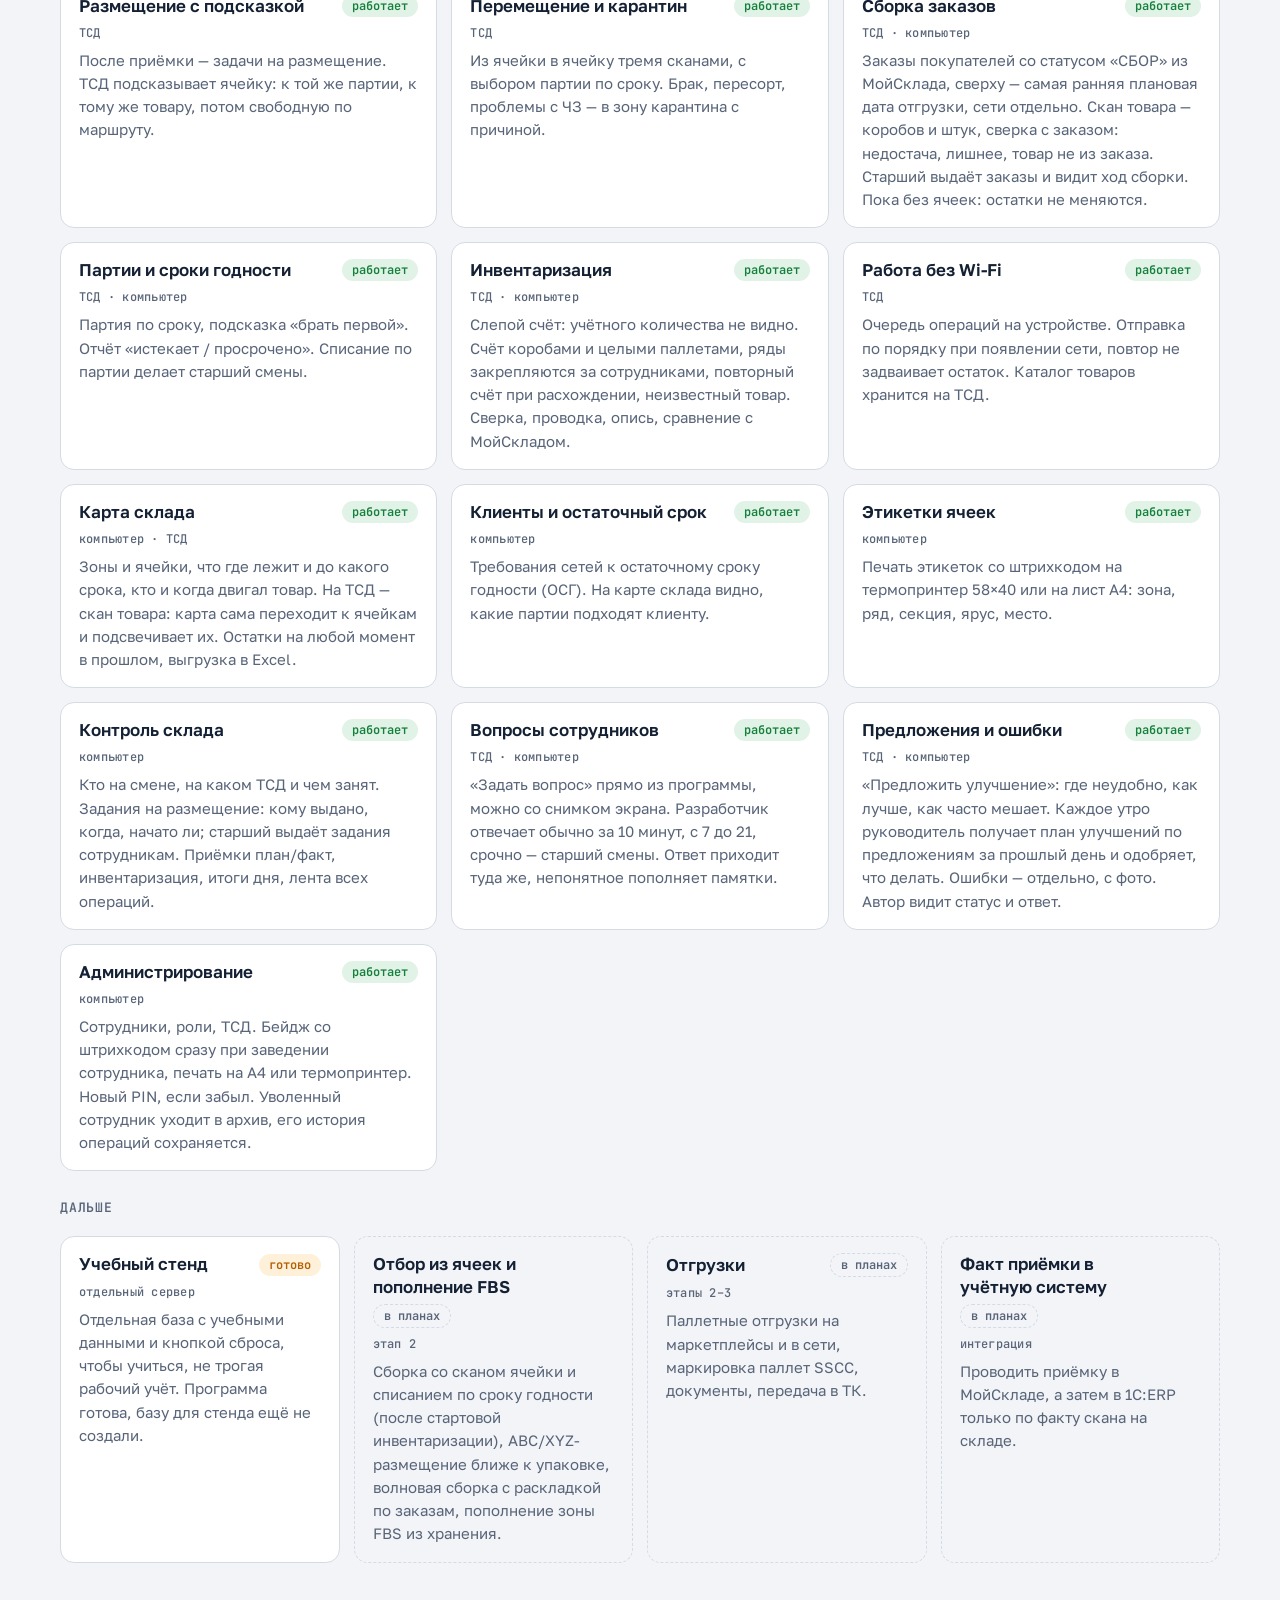
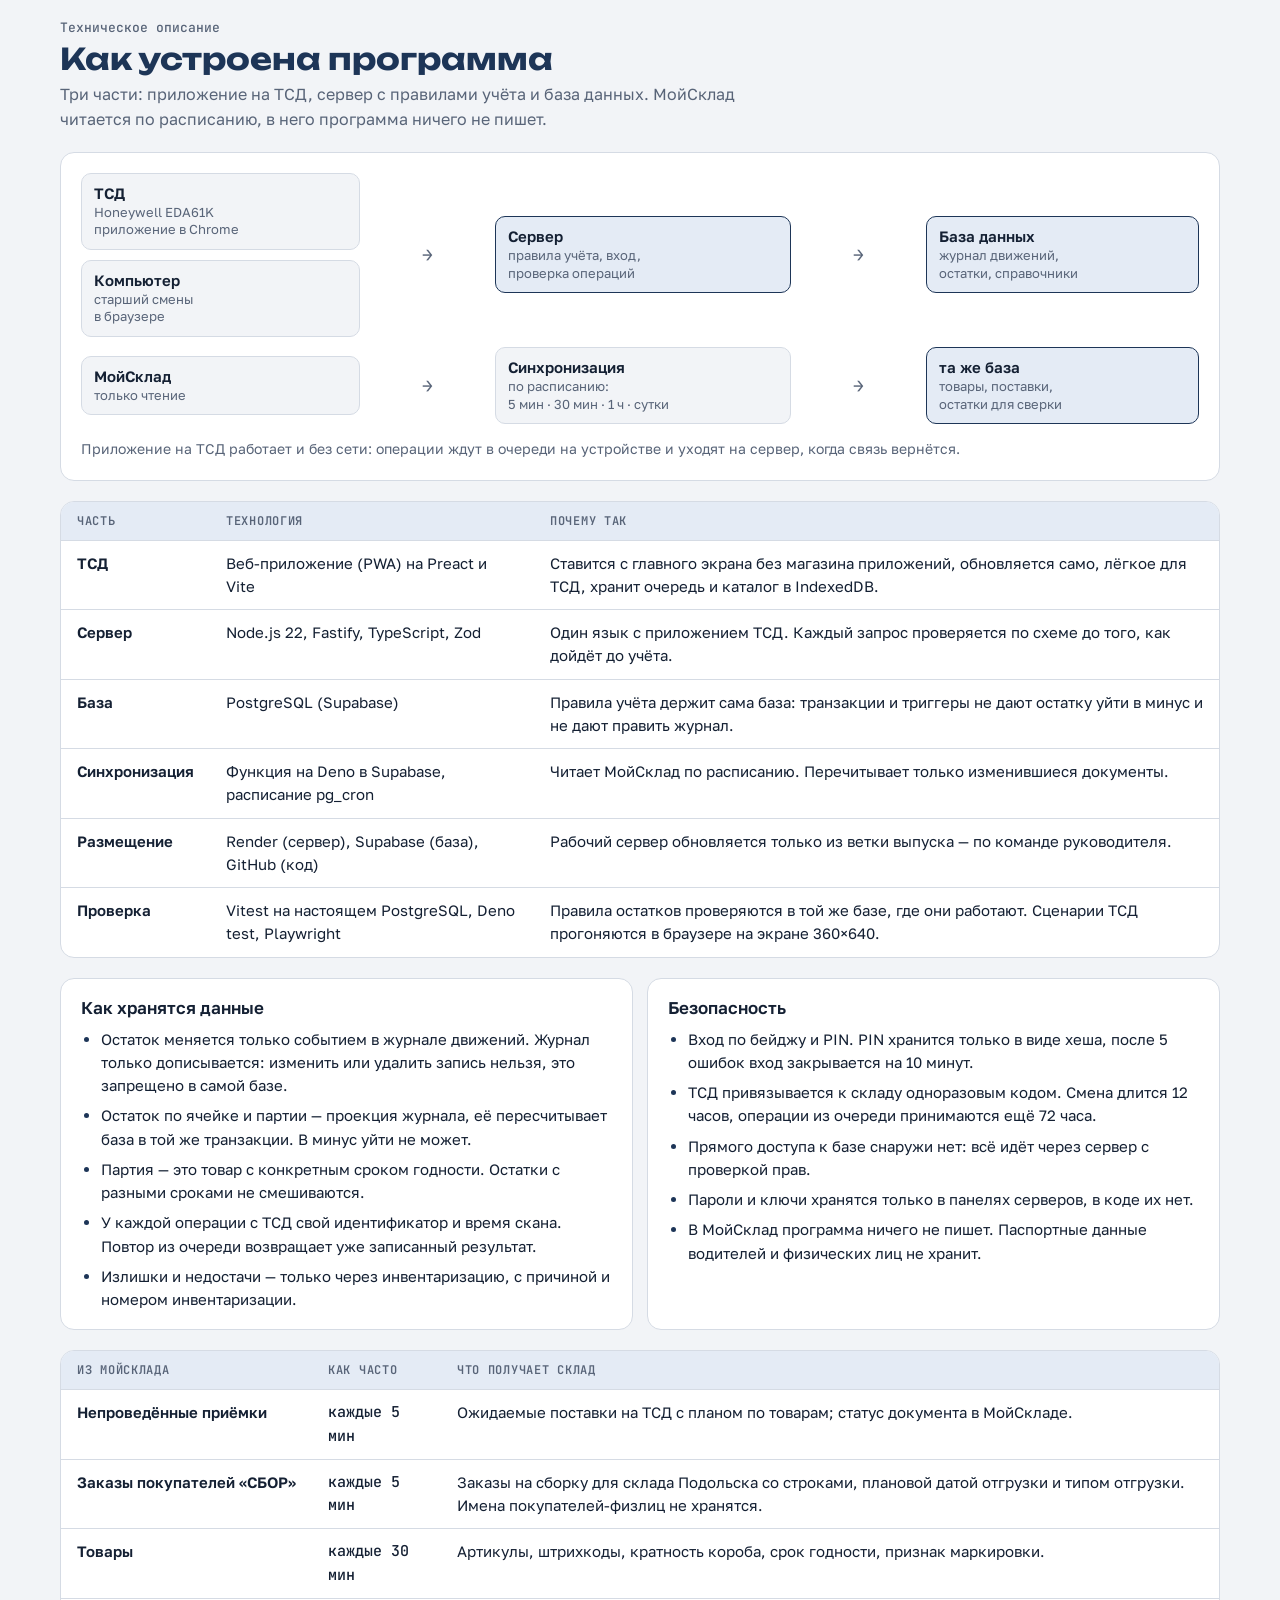
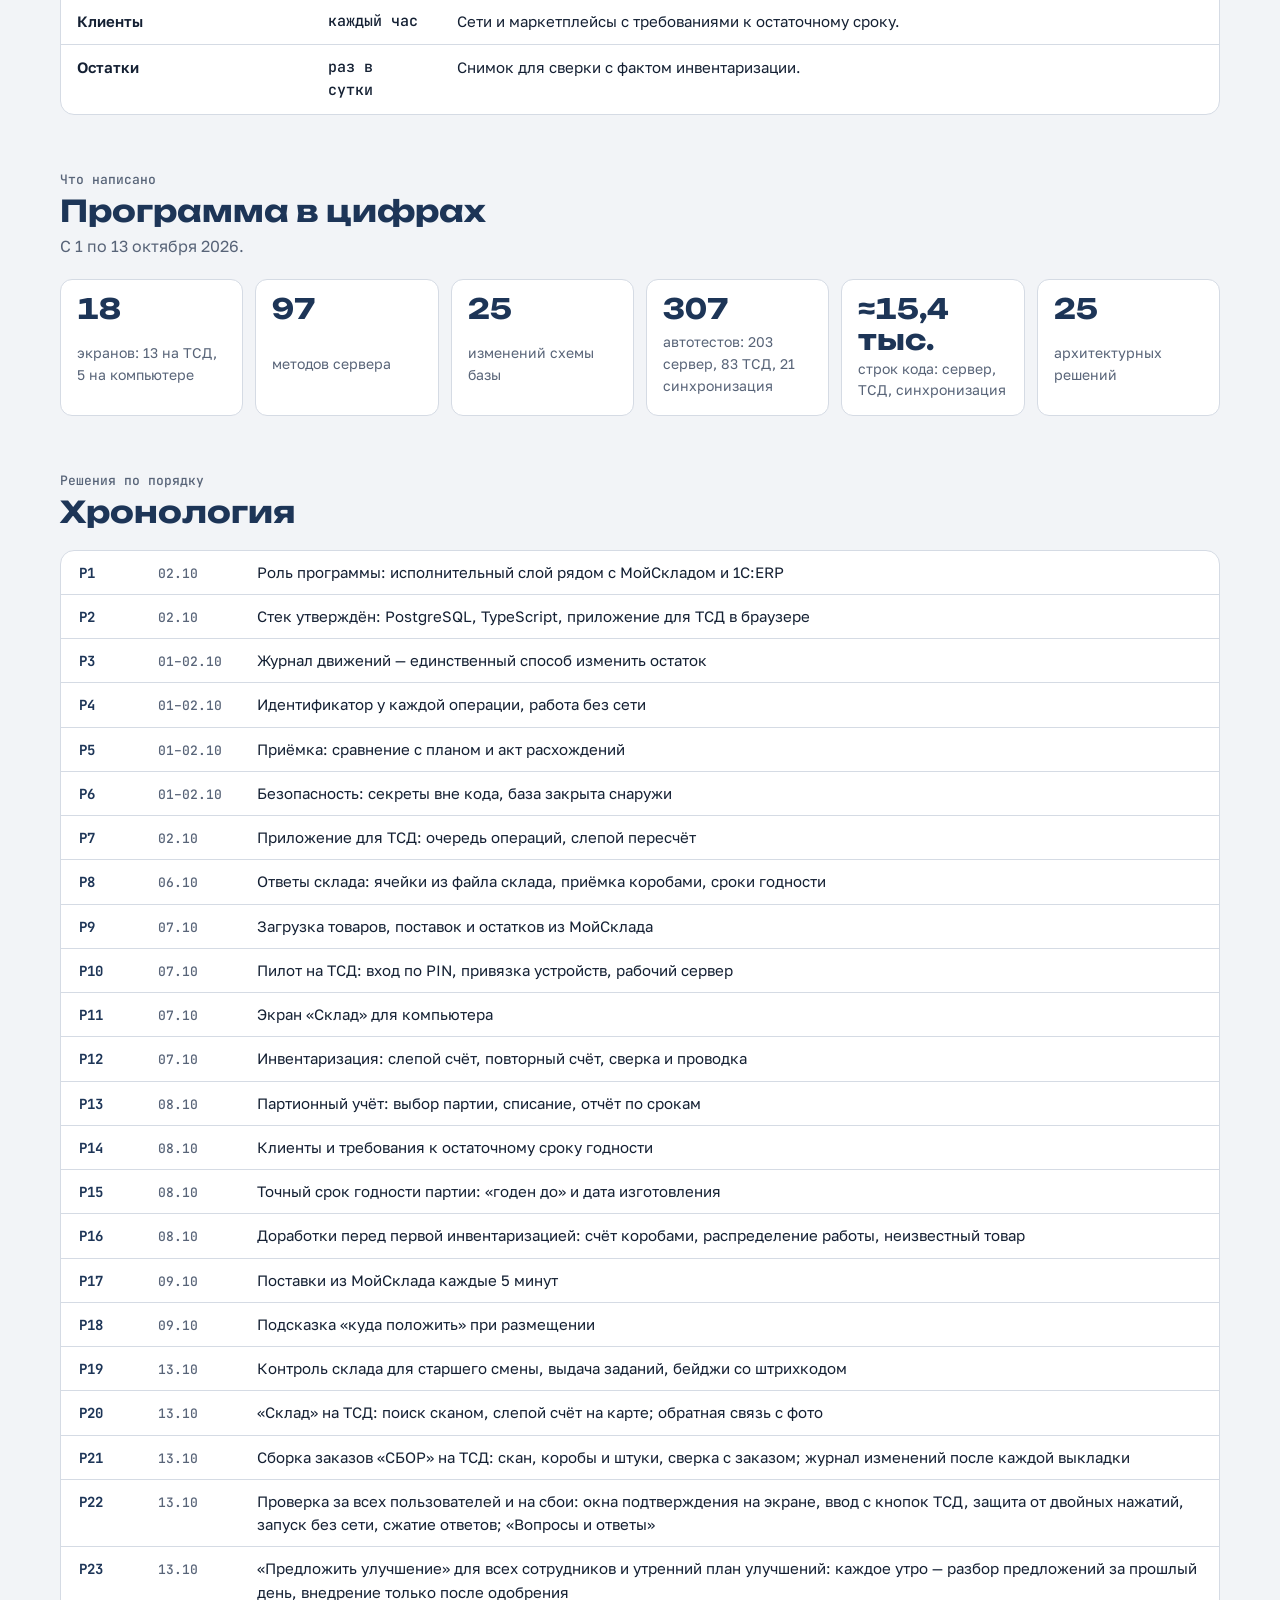
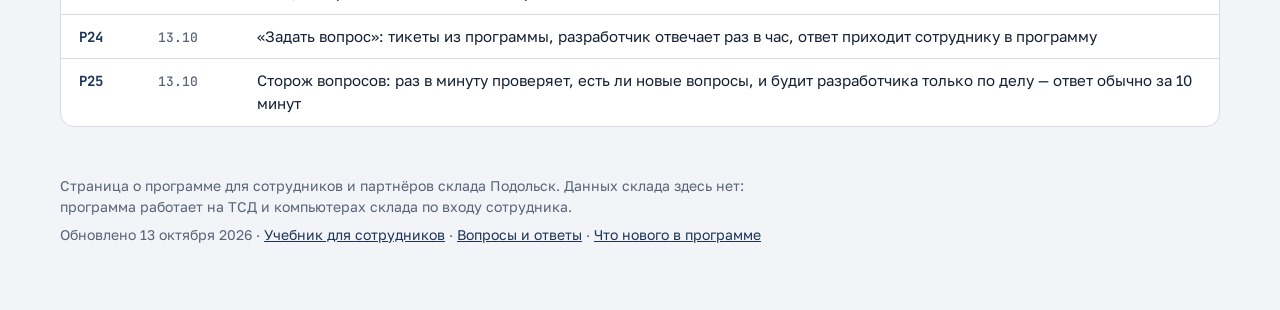
==== commit dcbdfb54: "WMS: «Задать вопрос» — ответ сразу видно" ====
--- a/wms/index.html
+++ b/wms/index.html
@@ -358,7 +358,7 @@
       <div class="num"><b>18</b><span>экранов: 13 на ТСД, 5 на компьютере</span></div>
       <div class="num"><b>97</b><span>методов сервера</span></div>
       <div class="num"><b>25</b><span>изменений схемы базы</span></div>
-      <div class="num"><b>306</b><span>автотестов: 202 сервер, 83 ТСД, 21 синхронизация</span></div>
+      <div class="num"><b>307</b><span>автотестов: 203 сервер, 83 ТСД, 21 синхронизация</span></div>
       <div class="num"><b>≈15,4 тыс.</b><span>строк кода: сервер, ТСД, синхронизация</span></div>
       <div class="num"><b>25</b><span>архитектурных решений</span></div>
     </div>
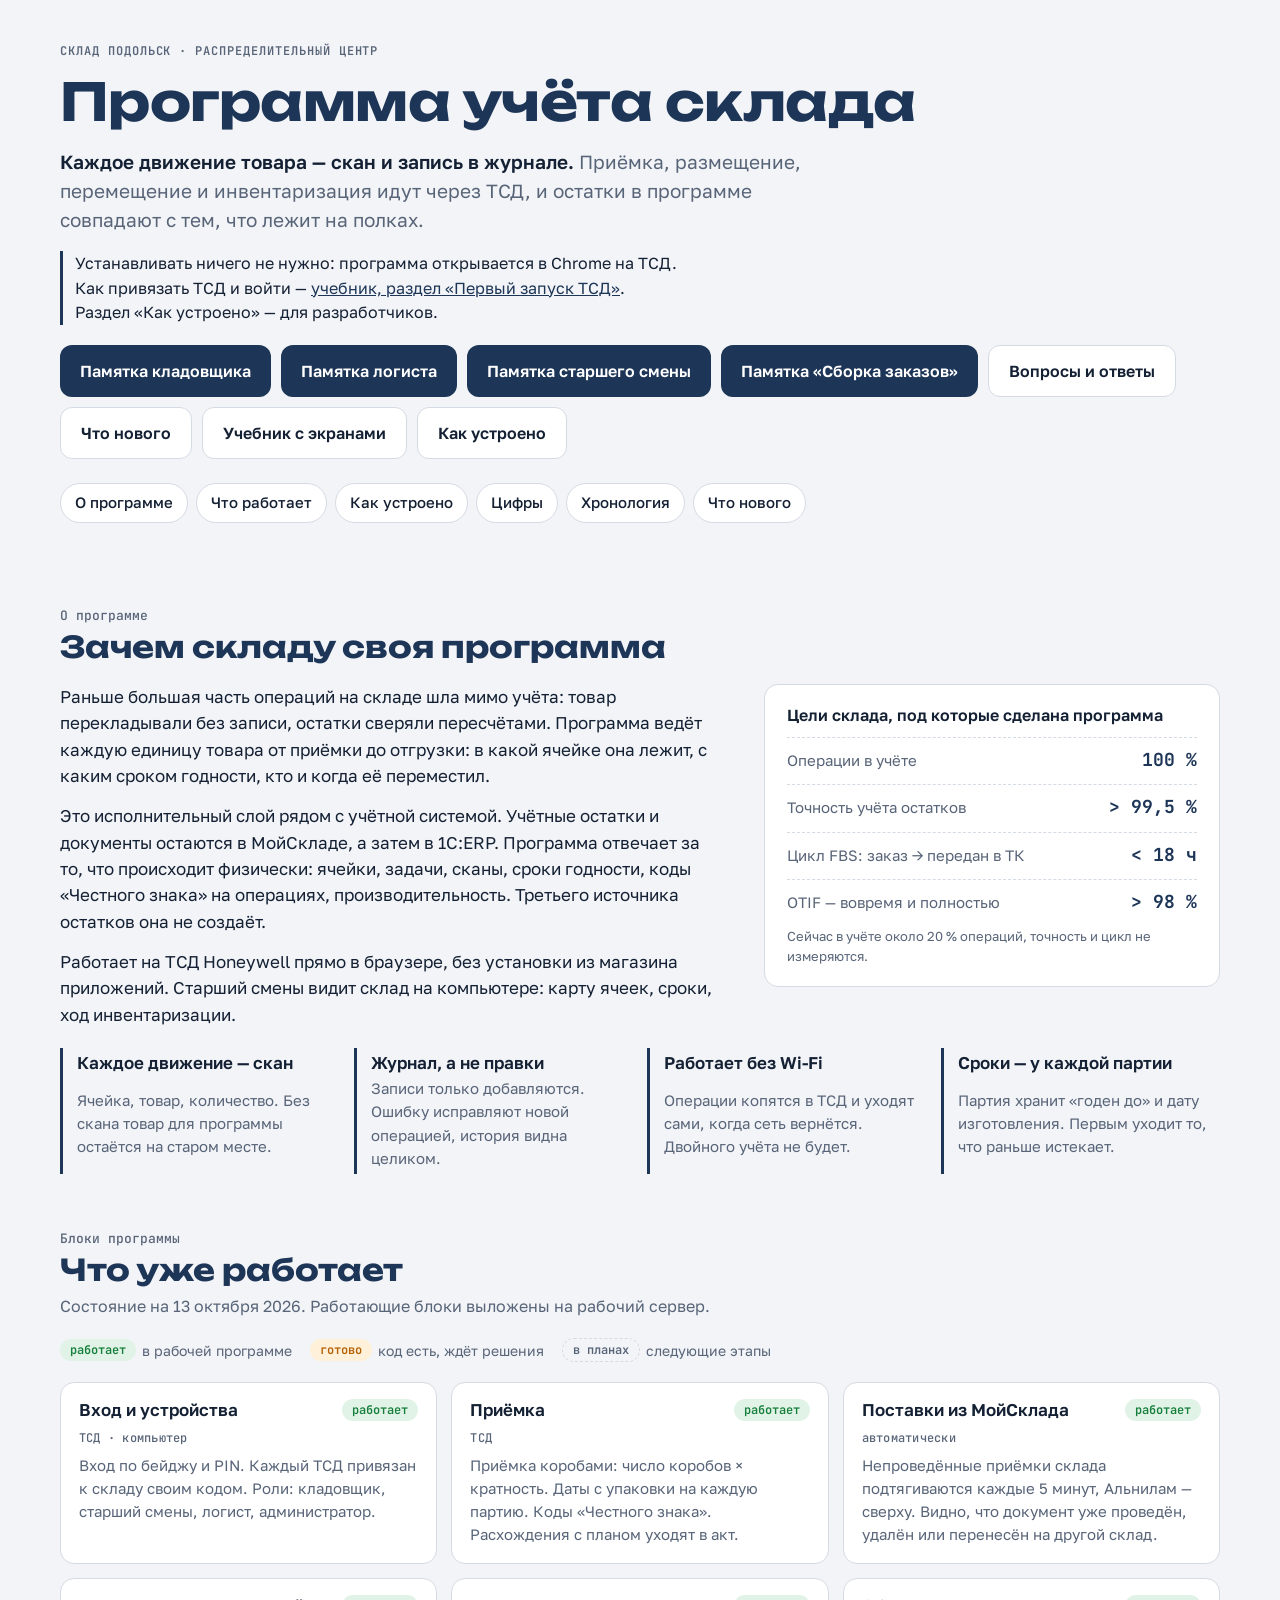
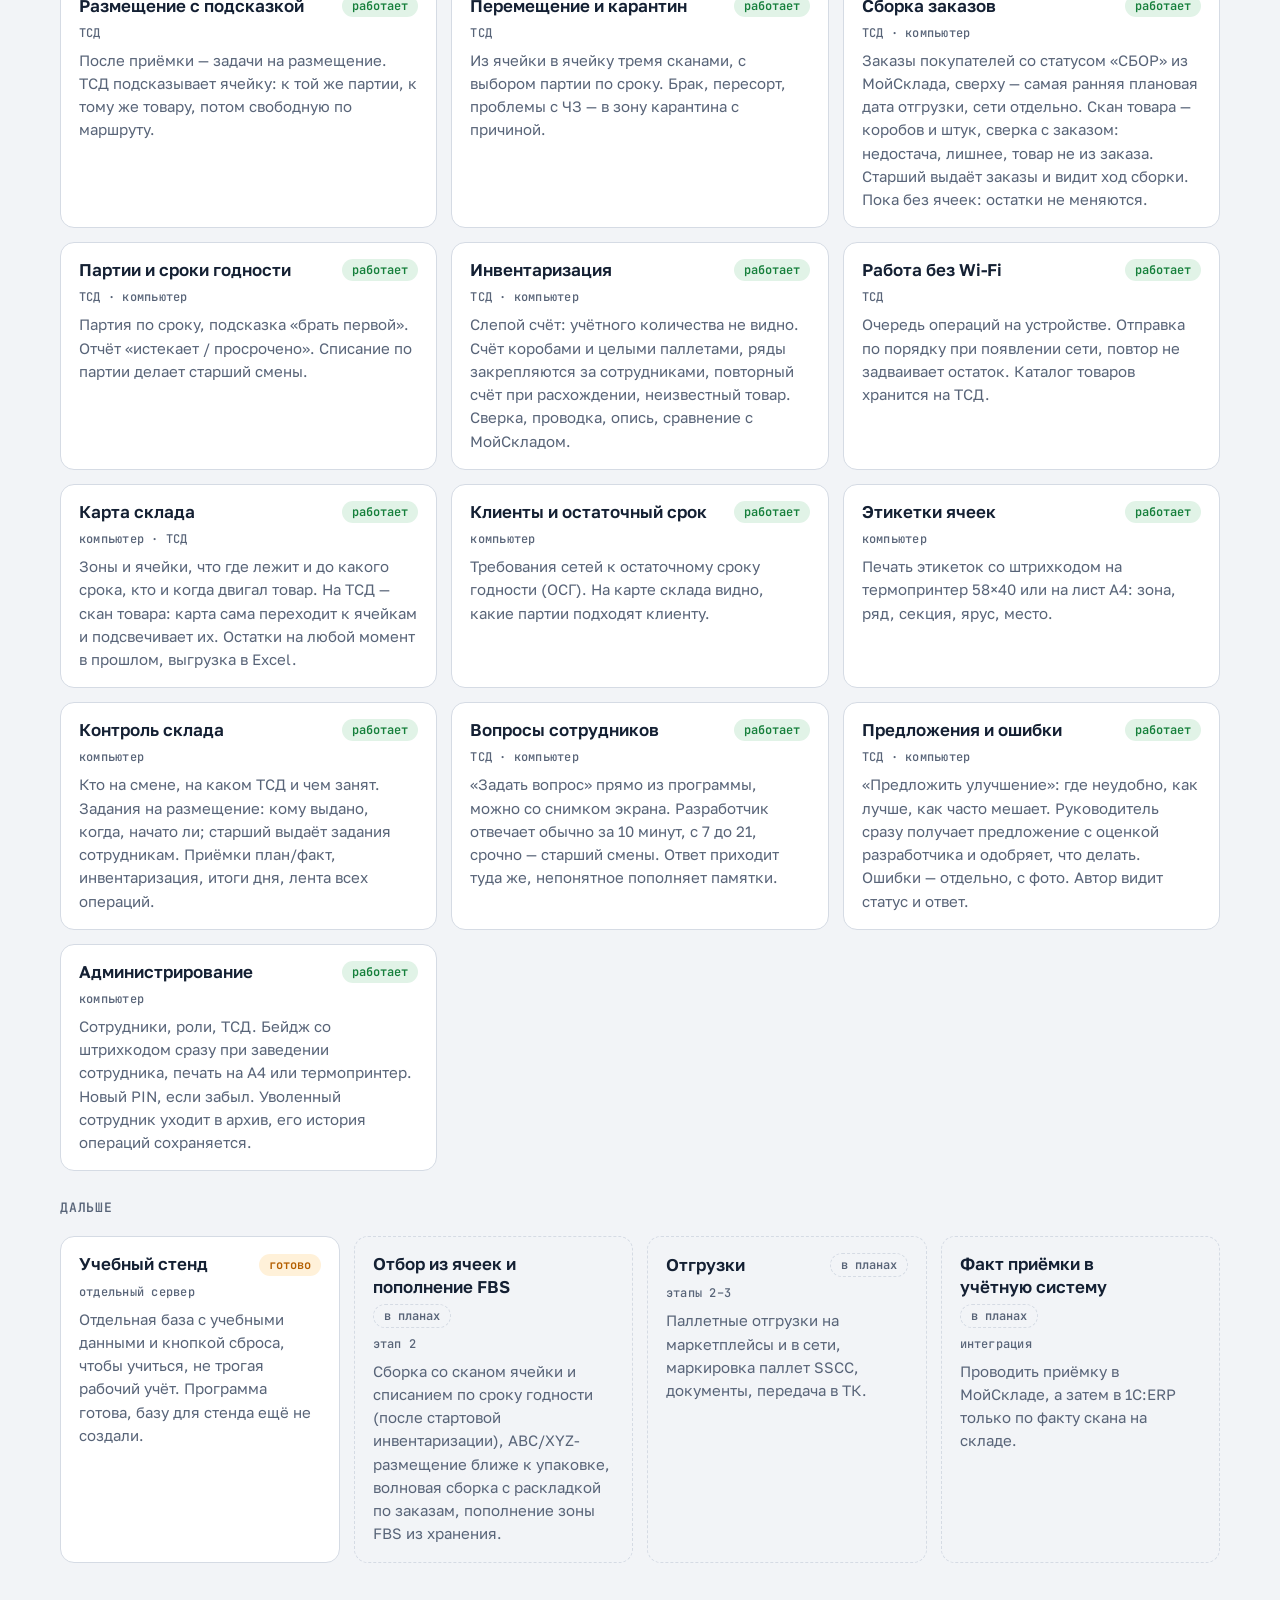
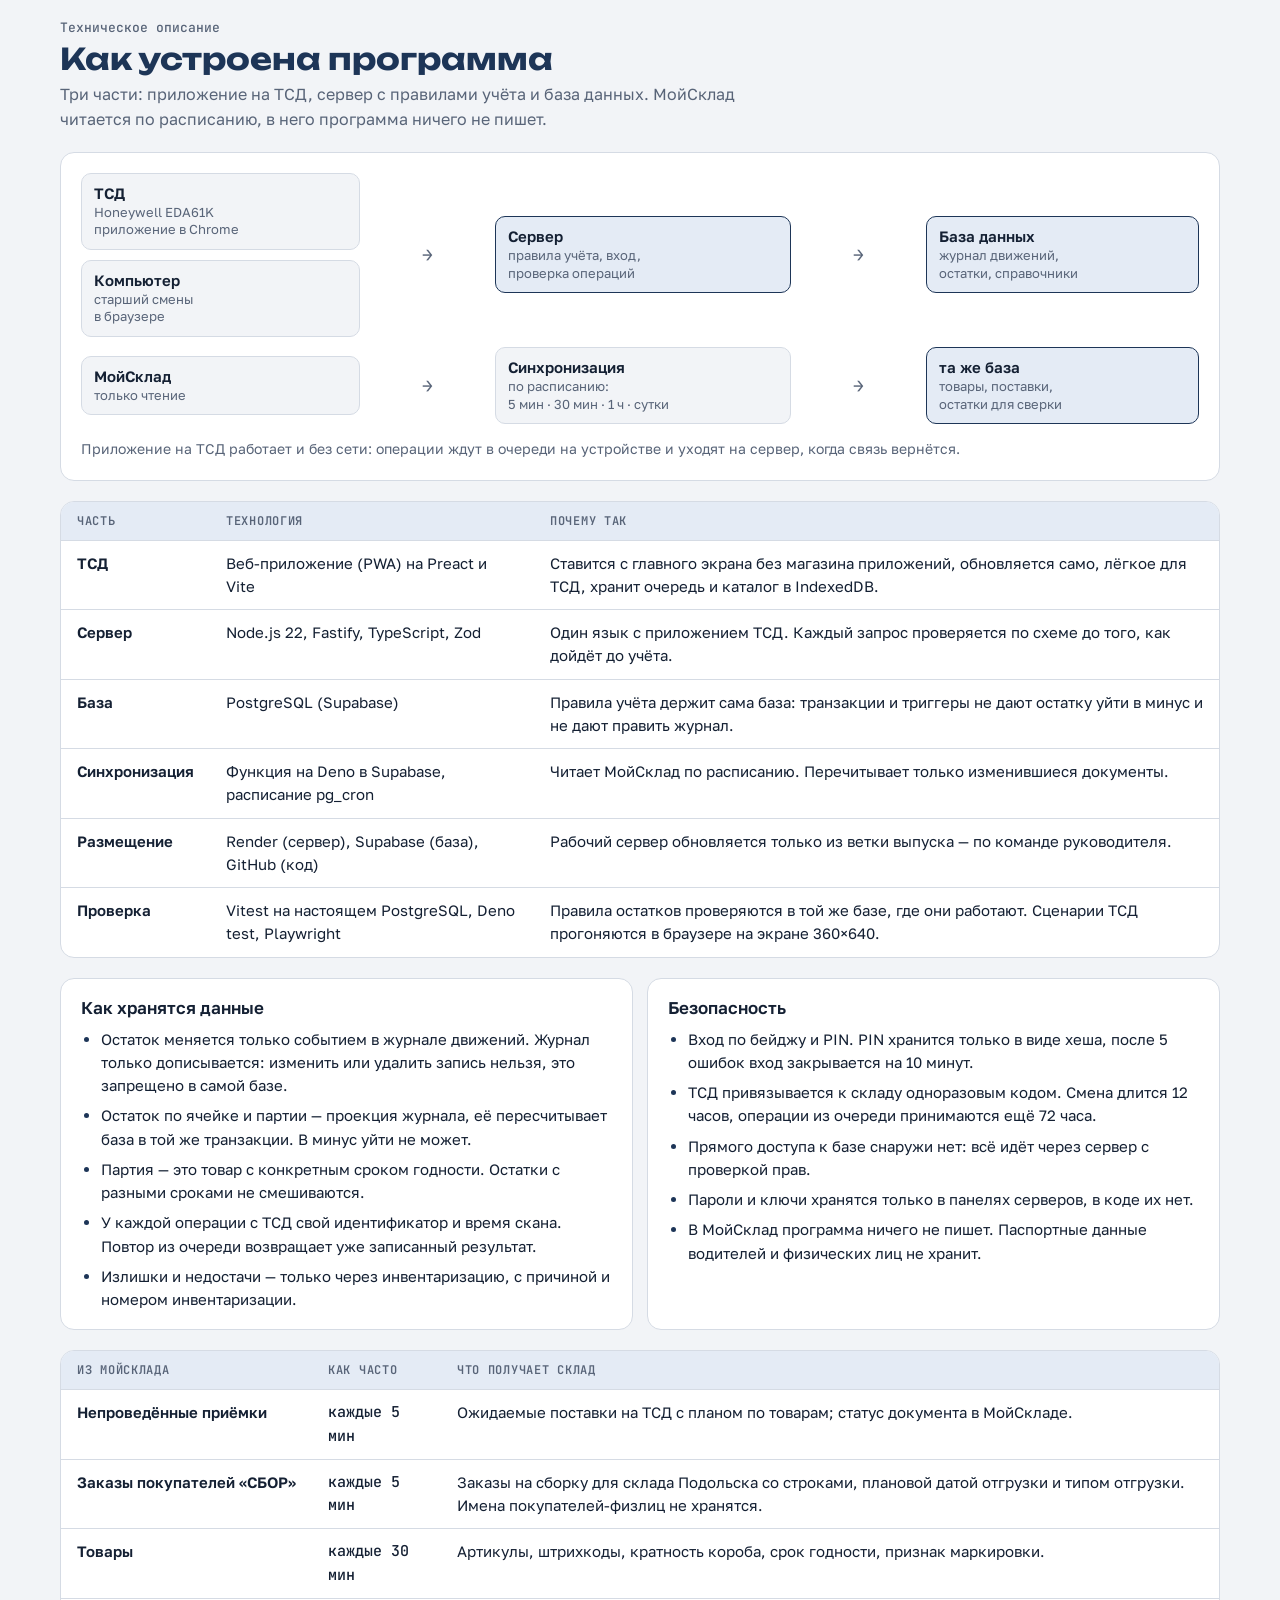
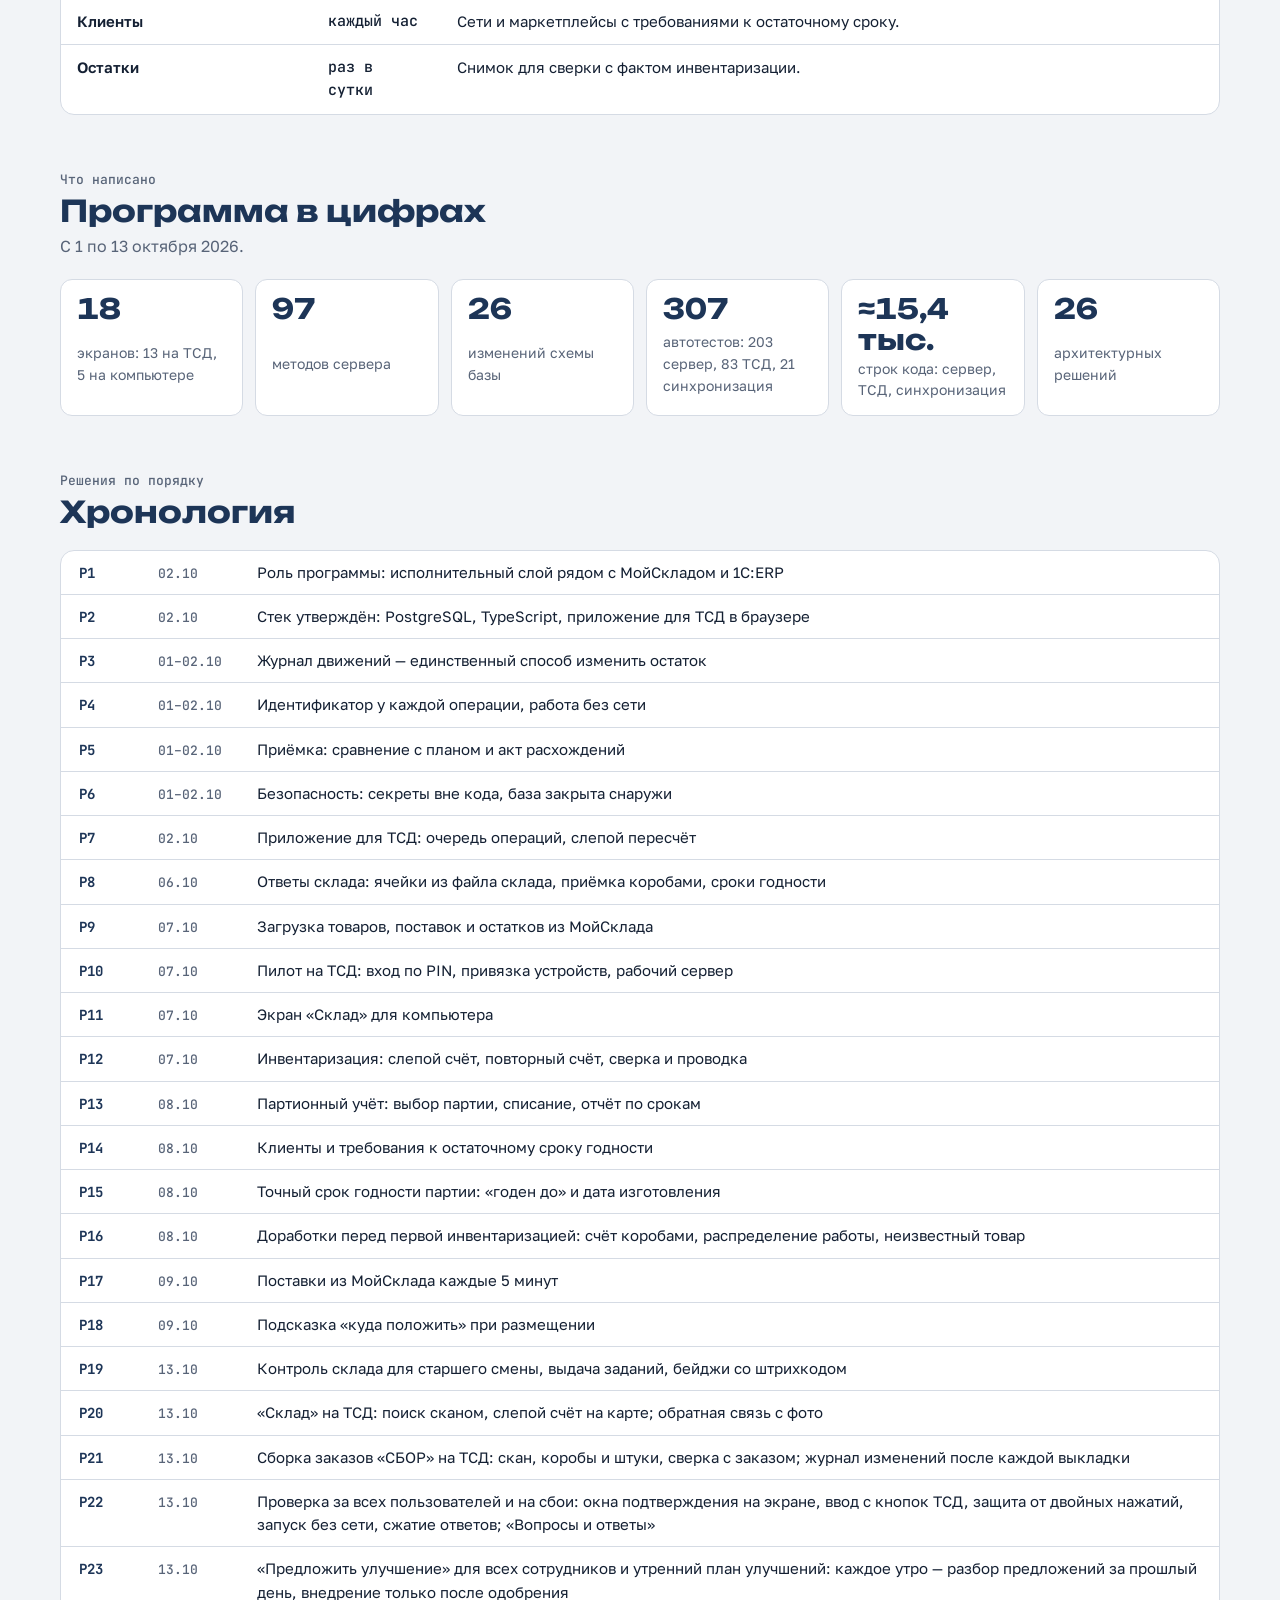
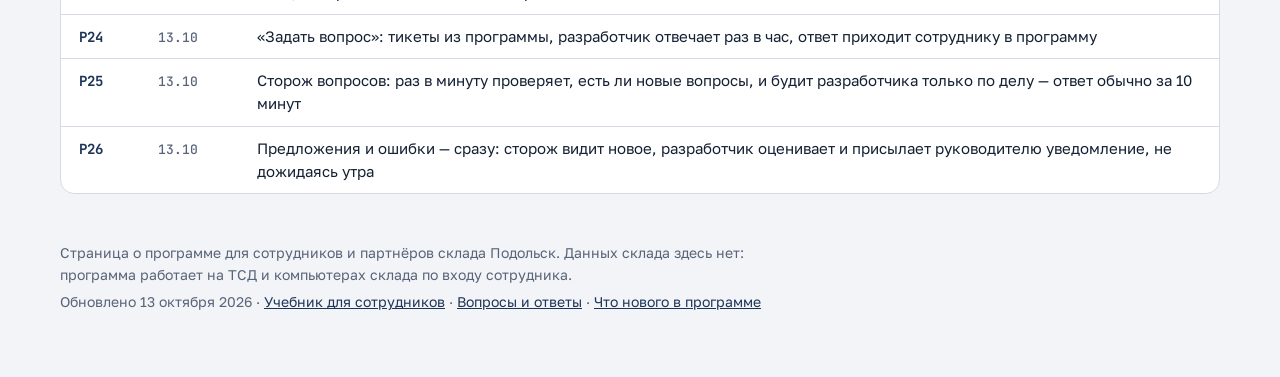
==== commit 74ef7d64: "WMS: предложения и ошибки — сразу" ====
--- a/wms/index.html
+++ b/wms/index.html
@@ -259,7 +259,7 @@
       <article class="block"><div class="block-top"><h3>Этикетки ячеек</h3><span class="st on">работает</span></div><span class="where">компьютер</span><p>Печать этикеток со штрихкодом на термопринтер 58×40 или на лист A4: зона, ряд, секция, ярус, место.</p></article>
       <article class="block"><div class="block-top"><h3>Контроль склада</h3><span class="st on">работает</span></div><span class="where">компьютер</span><p>Кто на смене, на каком ТСД и чем занят. Задания на размещение: кому выдано, когда, начато ли; старший выдаёт задания сотрудникам. Приёмки план/факт, инвентаризация, итоги дня, лента всех операций.</p></article>
       <article class="block"><div class="block-top"><h3>Вопросы сотрудников</h3><span class="st on">работает</span></div><span class="where">ТСД · компьютер</span><p>«Задать вопрос» прямо из программы, можно со снимком экрана. Разработчик отвечает обычно за 10 минут, с 7 до 21, срочно — старший смены. Ответ приходит туда же, непонятное пополняет памятки.</p></article>
-      <article class="block"><div class="block-top"><h3>Предложения и ошибки</h3><span class="st on">работает</span></div><span class="where">ТСД · компьютер</span><p>«Предложить улучшение»: где неудобно, как лучше, как часто мешает. Каждое утро руководитель получает план улучшений по предложениям за прошлый день и одобряет, что делать. Ошибки — отдельно, с фото. Автор видит статус и ответ.</p></article>
+      <article class="block"><div class="block-top"><h3>Предложения и ошибки</h3><span class="st on">работает</span></div><span class="where">ТСД · компьютер</span><p>«Предложить улучшение»: где неудобно, как лучше, как часто мешает. Руководитель сразу получает предложение с оценкой разработчика и одобряет, что делать. Ошибки — отдельно, с фото. Автор видит статус и ответ.</p></article>
       <article class="block"><div class="block-top"><h3>Администрирование</h3><span class="st on">работает</span></div><span class="where">компьютер</span><p>Сотрудники, роли, ТСД. Бейдж со штрихкодом сразу при заведении сотрудника, печать на A4 или термопринтер. Новый PIN, если забыл. Уволенный сотрудник уходит в архив, его история операций сохраняется.</p></article>
     </div>
     <h3 class="subhead">Дальше</h3>
@@ -357,10 +357,10 @@
     <div class="nums">
       <div class="num"><b>18</b><span>экранов: 13 на ТСД, 5 на компьютере</span></div>
       <div class="num"><b>97</b><span>методов сервера</span></div>
-      <div class="num"><b>25</b><span>изменений схемы базы</span></div>
+      <div class="num"><b>26</b><span>изменений схемы базы</span></div>
       <div class="num"><b>307</b><span>автотестов: 203 сервер, 83 ТСД, 21 синхронизация</span></div>
       <div class="num"><b>≈15,4 тыс.</b><span>строк кода: сервер, ТСД, синхронизация</span></div>
-      <div class="num"><b>25</b><span>архитектурных решений</span></div>
+      <div class="num"><b>26</b><span>архитектурных решений</span></div>
     </div>
   </section>
 
@@ -396,6 +396,7 @@
       <li><span class="r">Р23</span><span class="d">13.10</span><span class="t">«Предложить улучшение» для всех сотрудников и утренний план улучшений: каждое утро — разбор предложений за прошлый день, внедрение только после одобрения</span></li>
       <li><span class="r">Р24</span><span class="d">13.10</span><span class="t">«Задать вопрос»: тикеты из программы, разработчик отвечает раз в час, ответ приходит сотруднику в программу</span></li>
       <li><span class="r">Р25</span><span class="d">13.10</span><span class="t">Сторож вопросов: раз в минуту проверяет, есть ли новые вопросы, и будит разработчика только по делу — ответ обычно за 10 минут</span></li>
+      <li><span class="r">Р26</span><span class="d">13.10</span><span class="t">Предложения и ошибки — сразу: сторож видит новое, разработчик оценивает и присылает руководителю уведомление, не дожидаясь утра</span></li>
     </ol>
   </section>
 
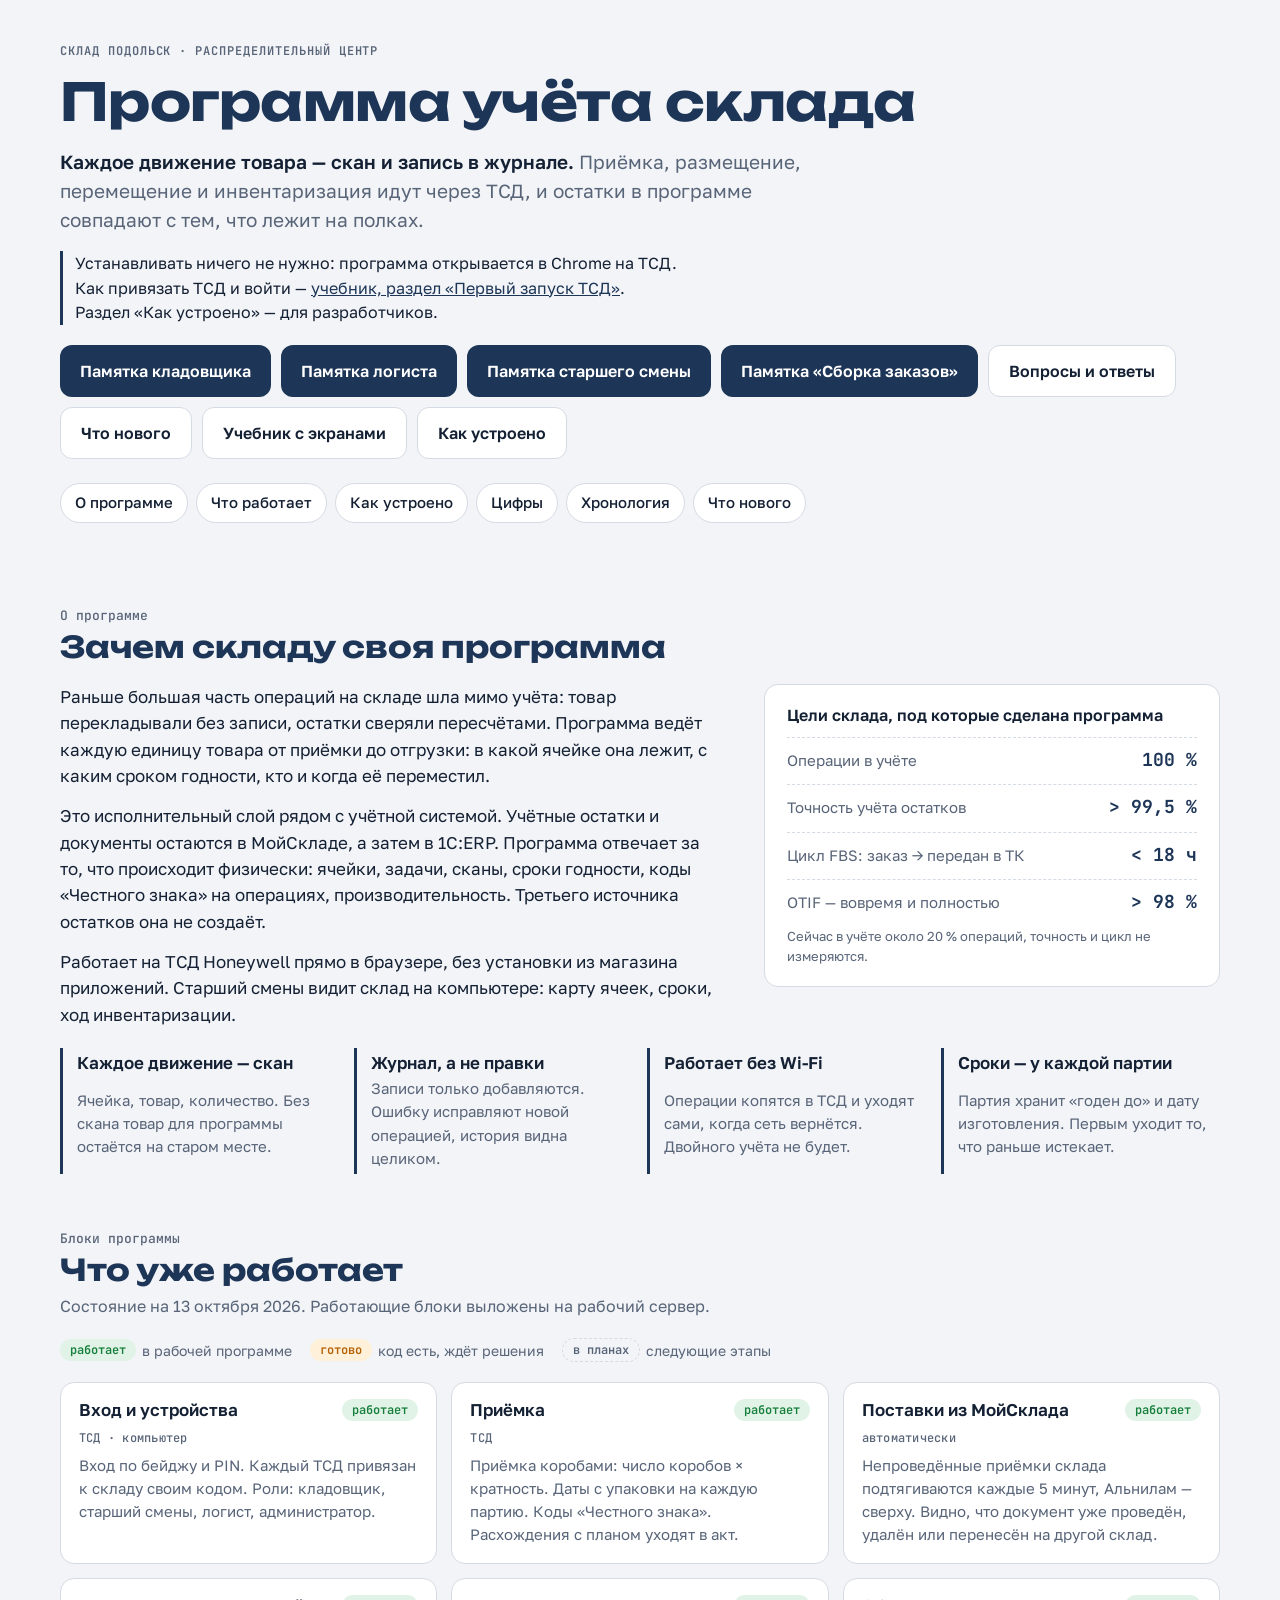
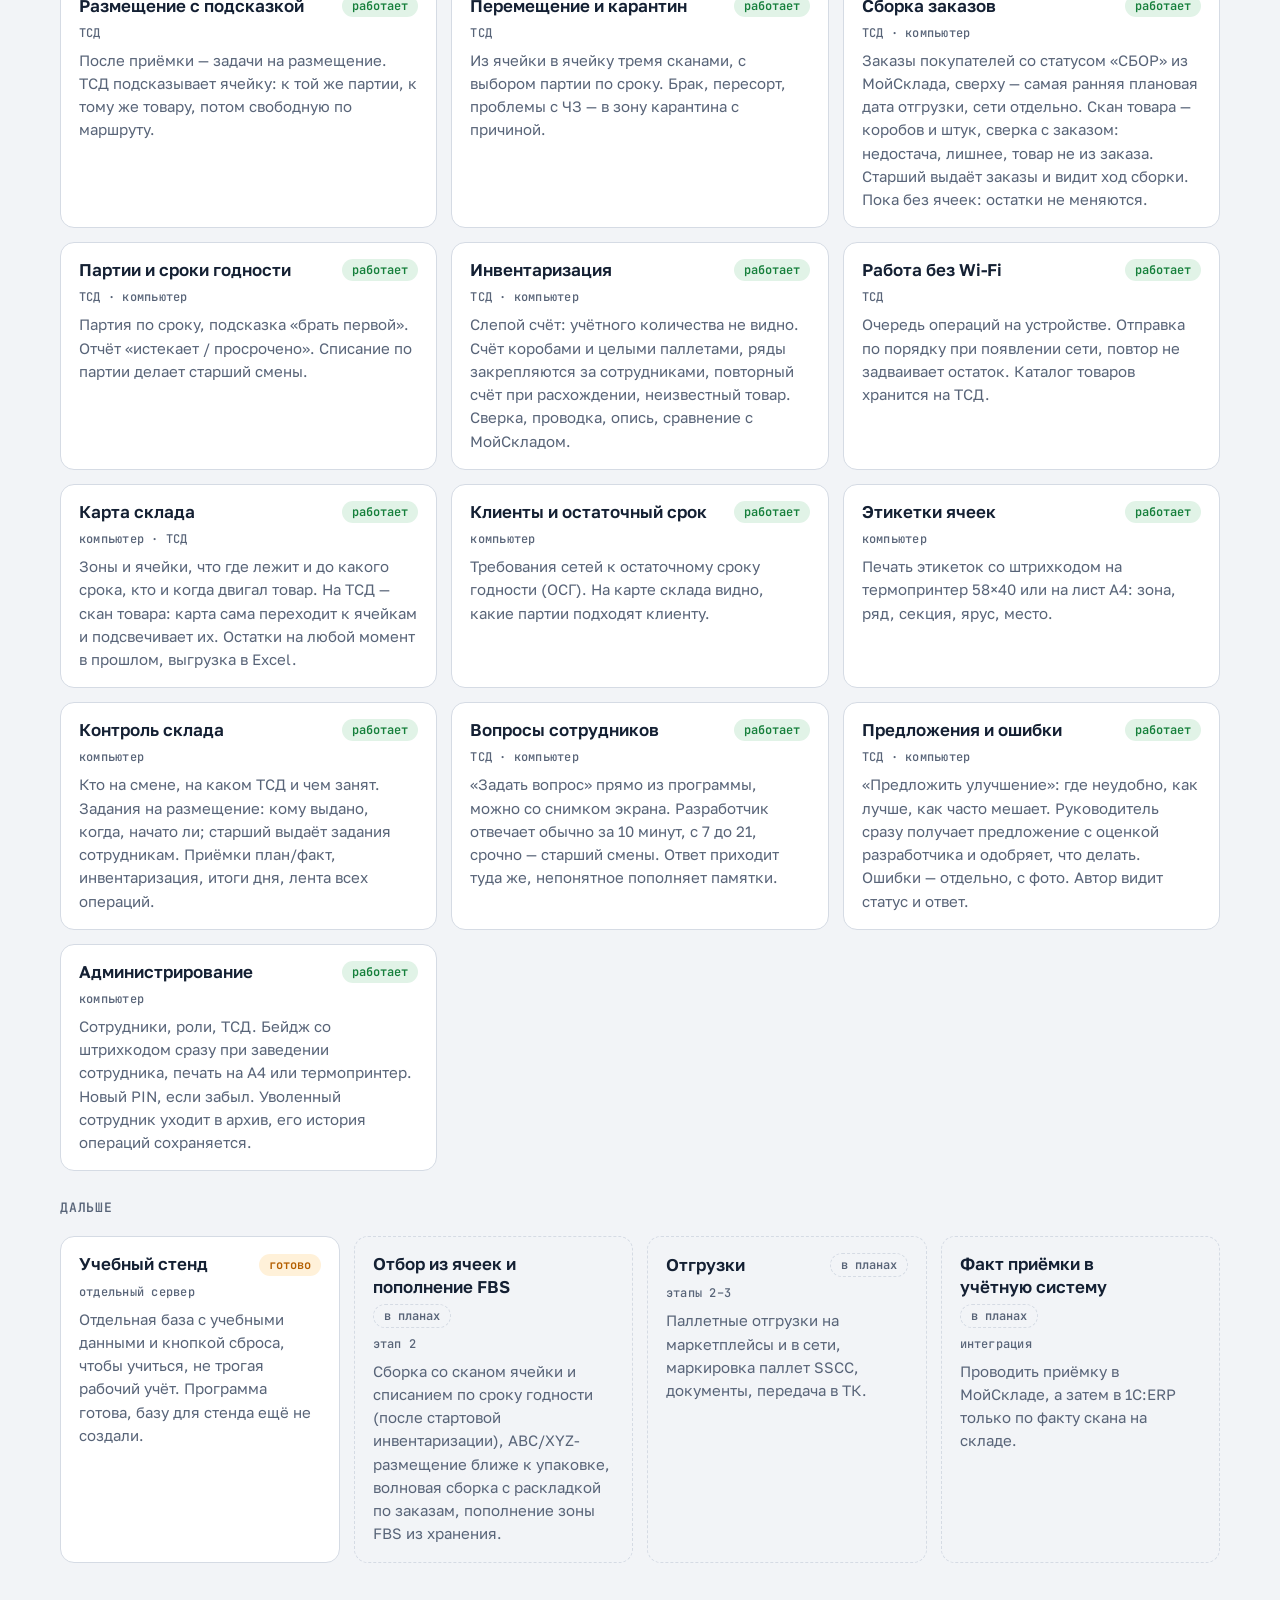
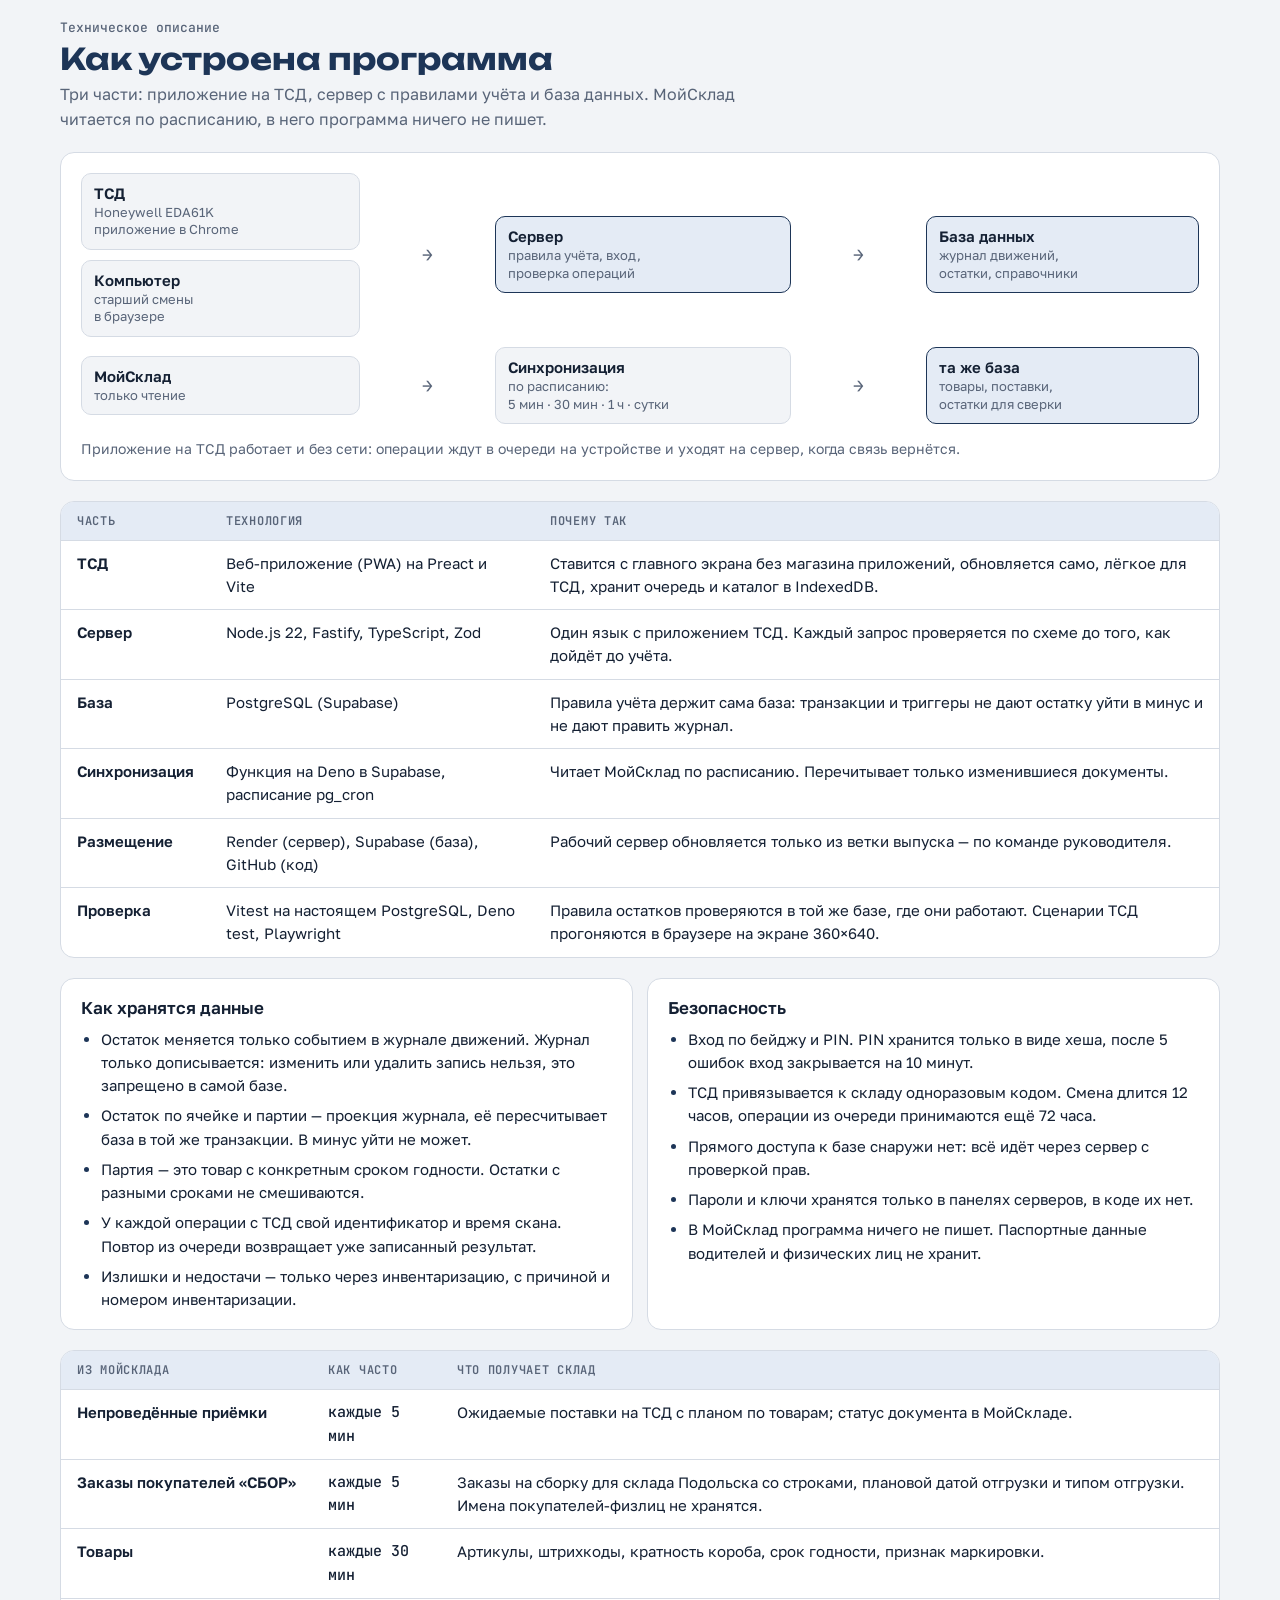
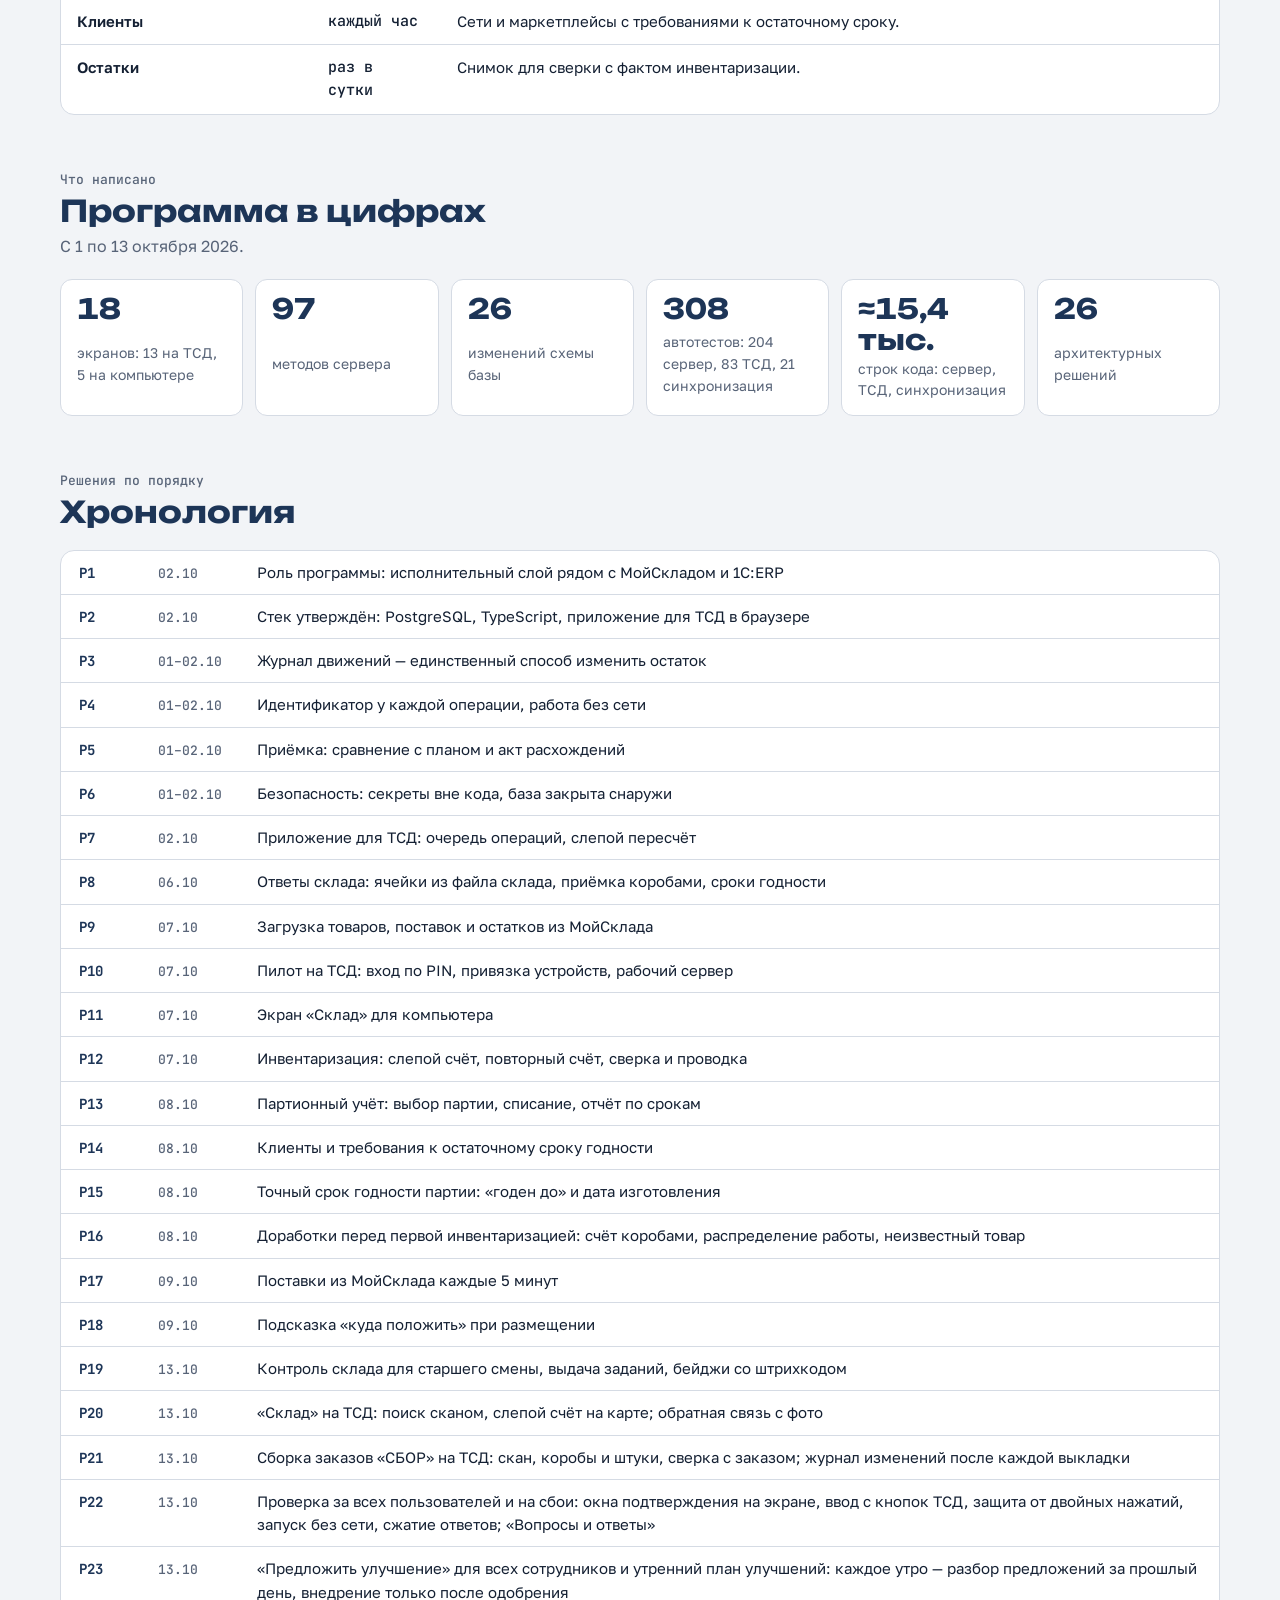
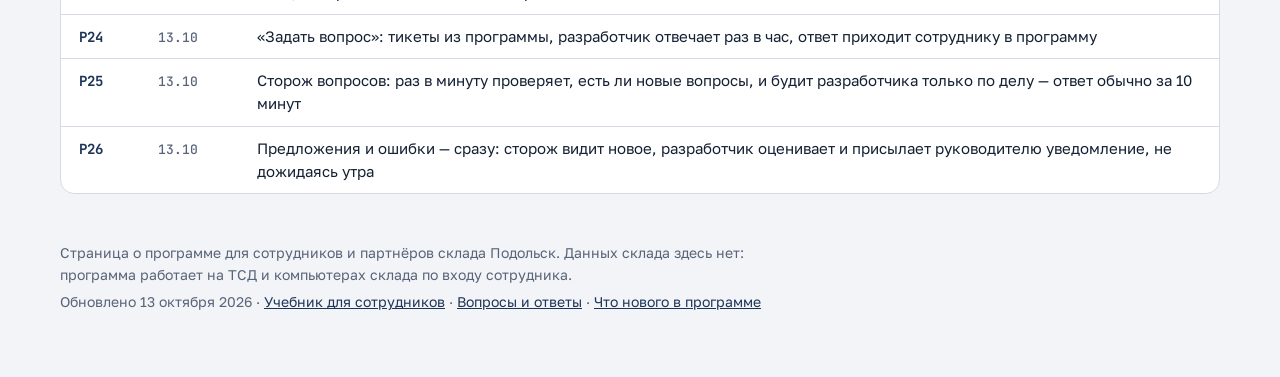
==== commit 8435f431: "WMS: свои предложения и ответы — в окне «Предложить улучшение»" ====
--- a/wms/index.html
+++ b/wms/index.html
@@ -358,7 +358,7 @@
       <div class="num"><b>18</b><span>экранов: 13 на ТСД, 5 на компьютере</span></div>
       <div class="num"><b>97</b><span>методов сервера</span></div>
       <div class="num"><b>26</b><span>изменений схемы базы</span></div>
-      <div class="num"><b>307</b><span>автотестов: 203 сервер, 83 ТСД, 21 синхронизация</span></div>
+      <div class="num"><b>308</b><span>автотестов: 204 сервер, 83 ТСД, 21 синхронизация</span></div>
       <div class="num"><b>≈15,4 тыс.</b><span>строк кода: сервер, ТСД, синхронизация</span></div>
       <div class="num"><b>26</b><span>архитектурных решений</span></div>
     </div>
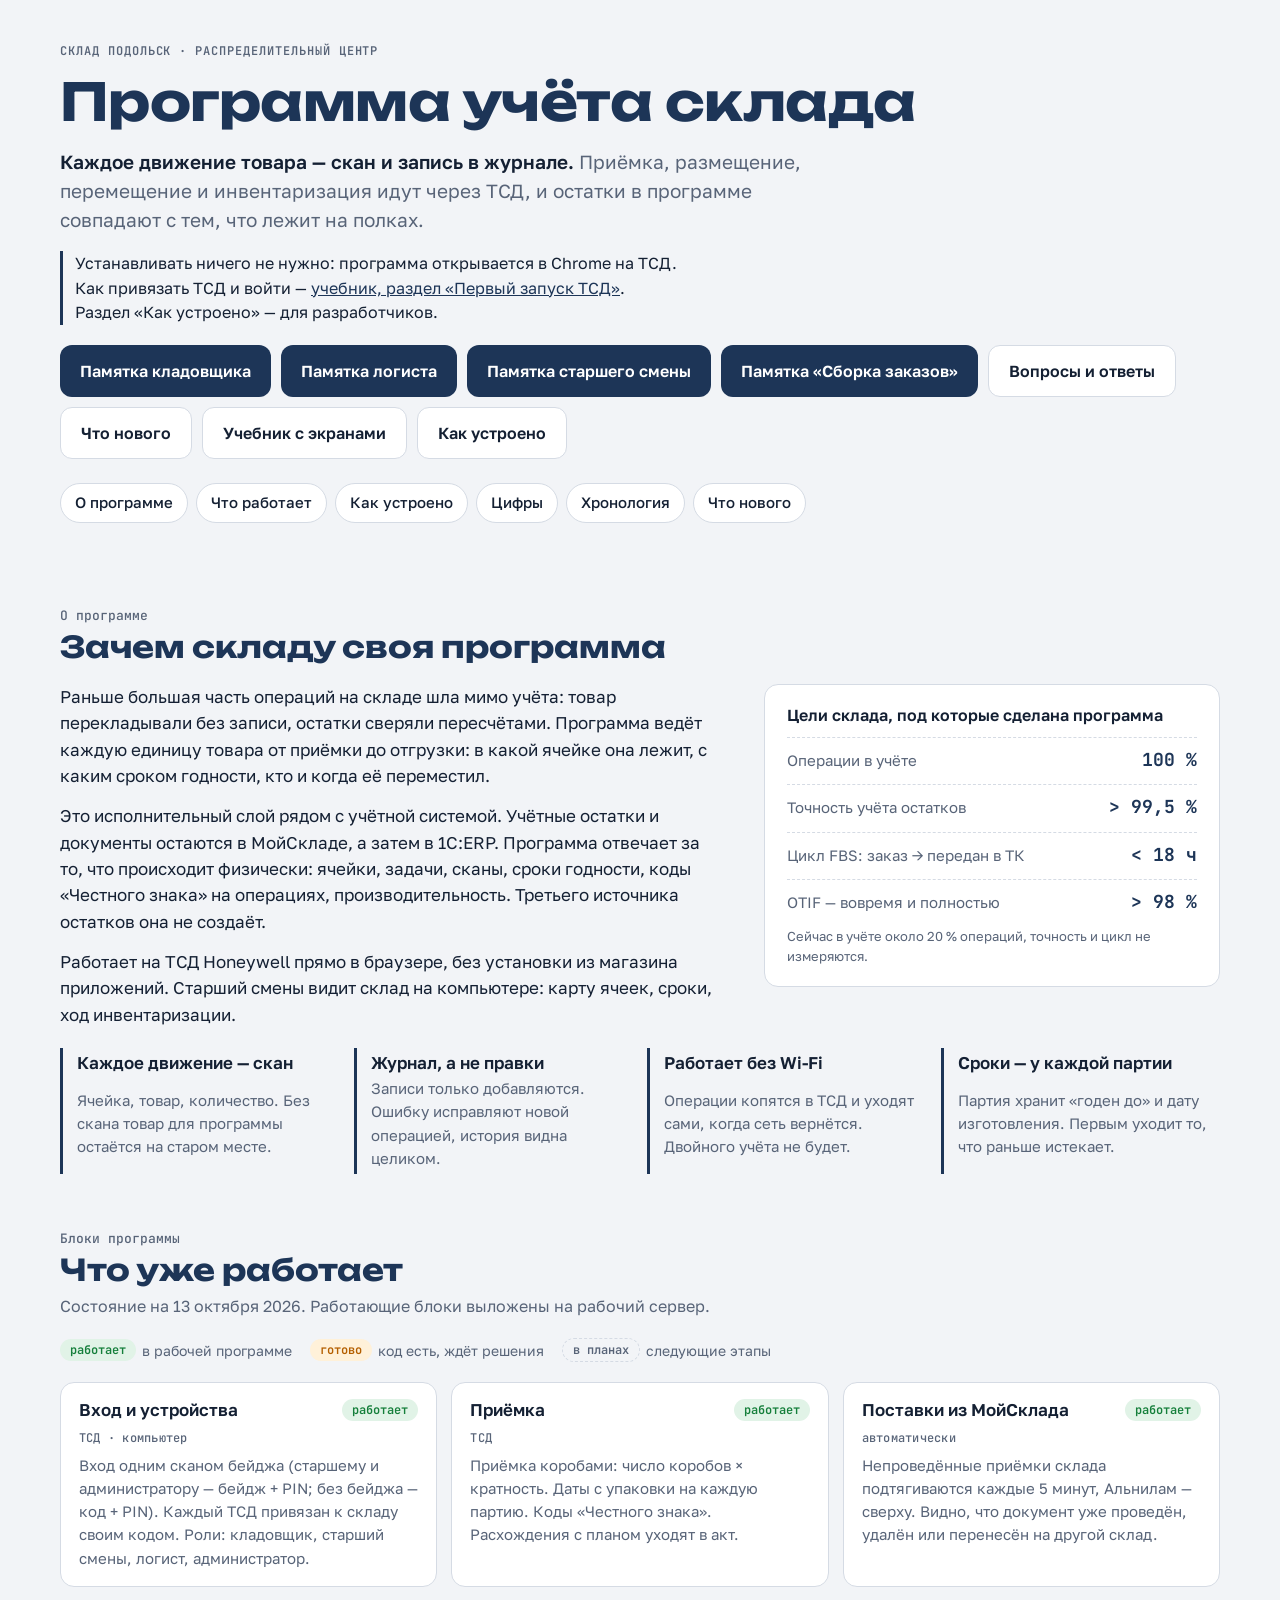
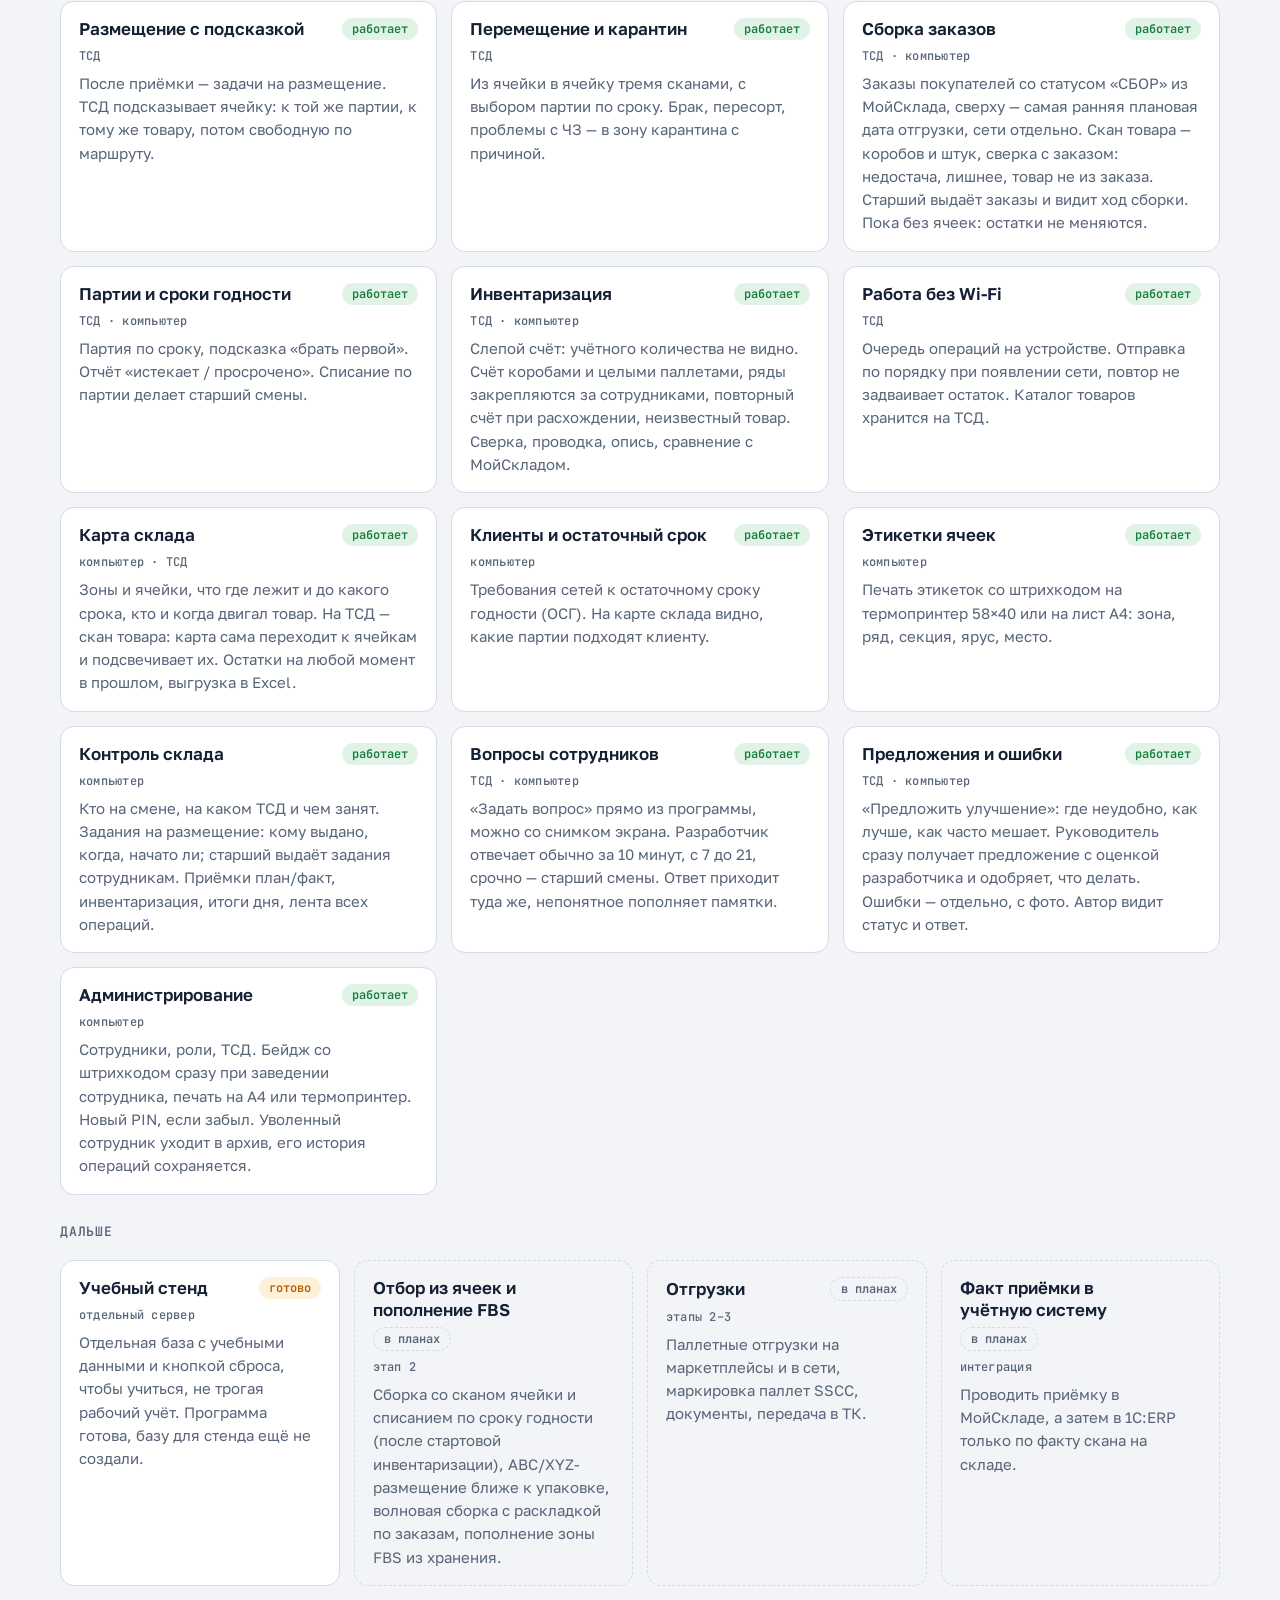
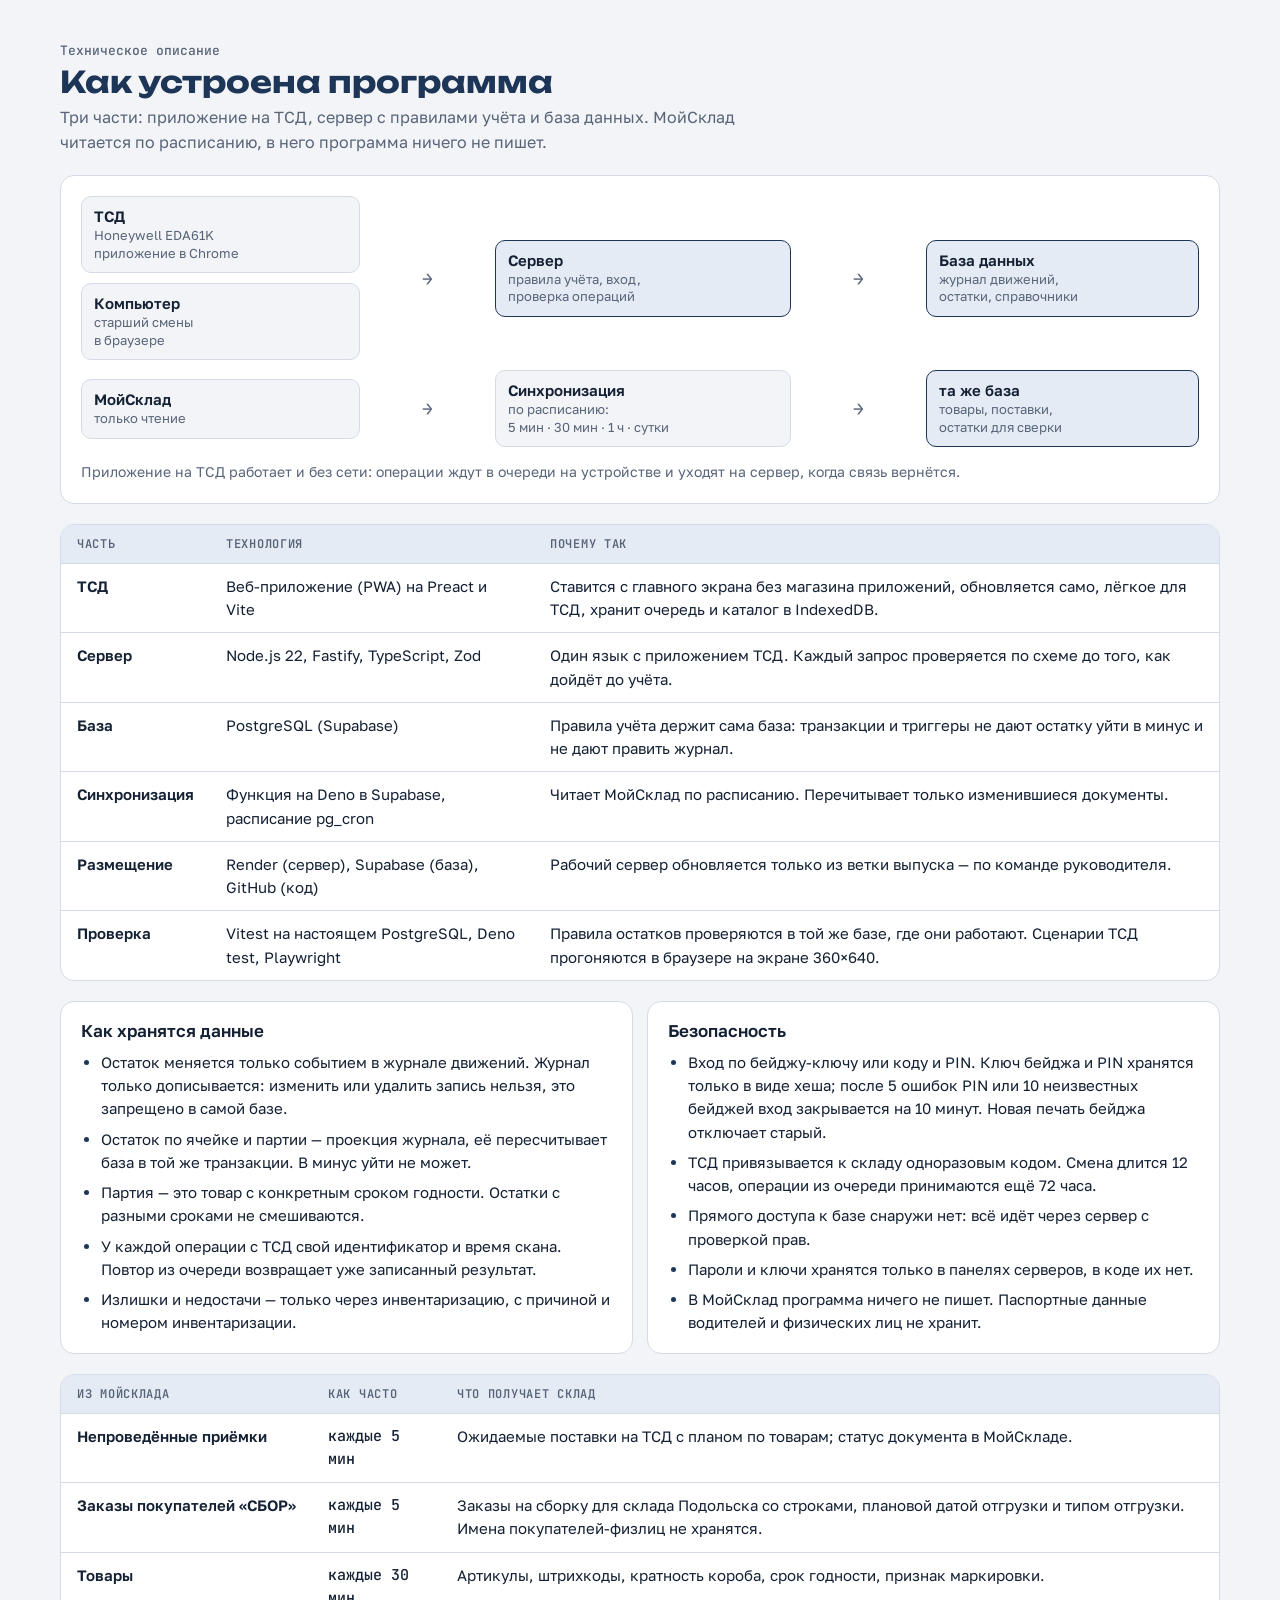
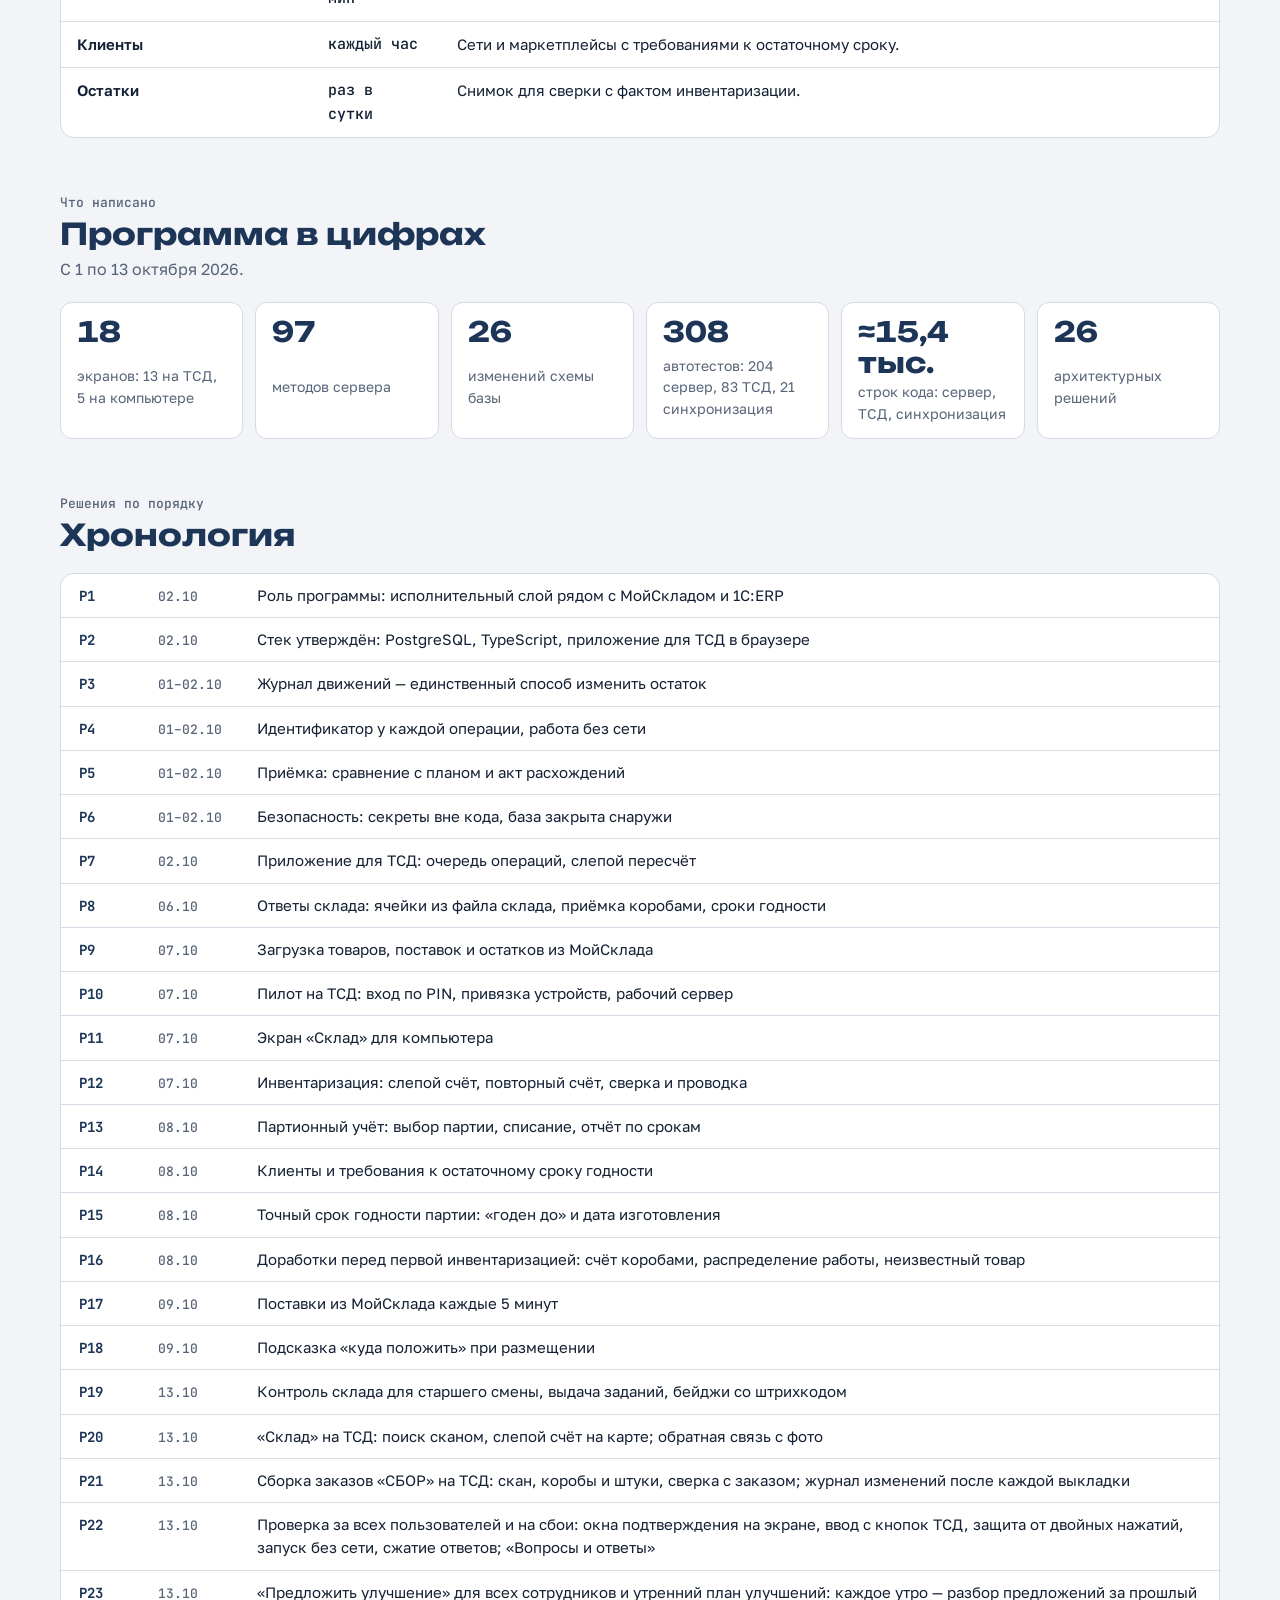
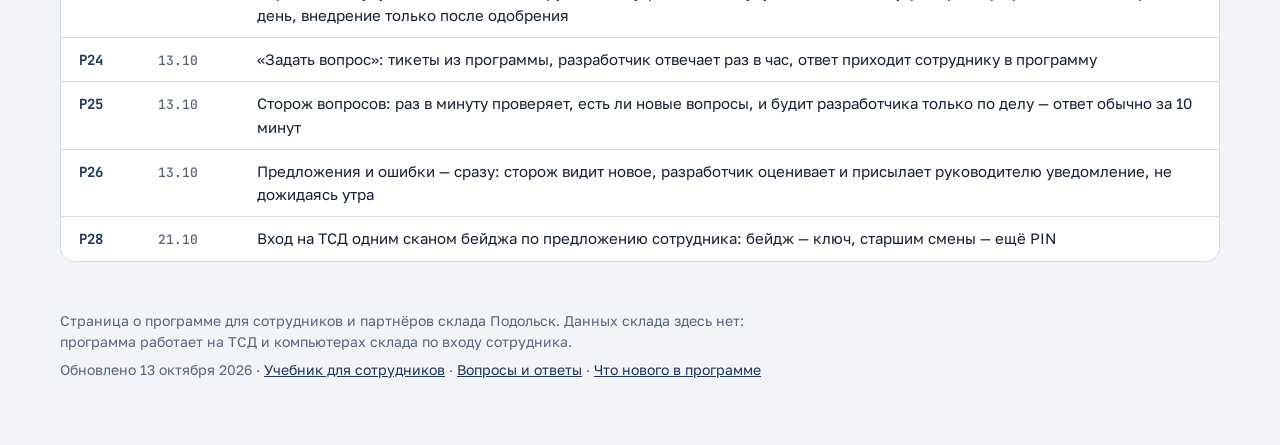
==== commit 1d03b7bf: "WMS: вход одним сканом бейджа — памятки, FAQ, журнал изменений Co-Authored-By: Claude Opus 5.5 <nore" ====
--- a/wms/index.html
+++ b/wms/index.html
@@ -245,7 +245,7 @@
       <span><span class="st plan">в планах</span> следующие этапы</span>
     </div>
     <div class="blocks">
-      <article class="block"><div class="block-top"><h3>Вход и устройства</h3><span class="st on">работает</span></div><span class="where">ТСД · компьютер</span><p>Вход по бейджу и PIN. Каждый ТСД привязан к складу своим кодом. Роли: кладовщик, старший смены, логист, администратор.</p></article>
+      <article class="block"><div class="block-top"><h3>Вход и устройства</h3><span class="st on">работает</span></div><span class="where">ТСД · компьютер</span><p>Вход одним сканом бейджа (старшему и администратору — бейдж + PIN; без бейджа — код + PIN). Каждый ТСД привязан к складу своим кодом. Роли: кладовщик, старший смены, логист, администратор.</p></article>
       <article class="block"><div class="block-top"><h3>Приёмка</h3><span class="st on">работает</span></div><span class="where">ТСД</span><p>Приёмка коробами: число коробов × кратность. Даты с упаковки на каждую партию. Коды «Честного знака». Расхождения с планом уходят в акт.</p></article>
       <article class="block"><div class="block-top"><h3>Поставки из МойСклада</h3><span class="st on">работает</span></div><span class="where">автоматически</span><p>Непроведённые приёмки склада подтягиваются каждые 5 минут, Альнилам — сверху. Видно, что документ уже проведён, удалён или перенесён на другой склад.</p></article>
       <article class="block"><div class="block-top"><h3>Размещение с подсказкой</h3><span class="st on">работает</span></div><span class="where">ТСД</span><p>После приёмки — задачи на размещение. ТСД подсказывает ячейку: к той же партии, к тому же товару, потом свободную по маршруту.</p></article>
@@ -324,7 +324,7 @@
       <div class="panel">
         <h3>Безопасность</h3>
         <ul>
-          <li>Вход по бейджу и PIN. PIN хранится только в виде хеша, после 5 ошибок вход закрывается на 10 минут.</li>
+          <li>Вход по бейджу-ключу или коду и PIN. Ключ бейджа и PIN хранятся только в виде хеша; после 5 ошибок PIN или 10 неизвестных бейджей вход закрывается на 10 минут. Новая печать бейджа отключает старый.</li>
           <li>ТСД привязывается к складу одноразовым кодом. Смена длится 12 часов, операции из очереди принимаются ещё 72 часа.</li>
           <li>Прямого доступа к базе снаружи нет: всё идёт через сервер с проверкой прав.</li>
           <li>Пароли и ключи хранятся только в панелях серверов, в коде их нет.</li>
@@ -397,6 +397,7 @@
       <li><span class="r">Р24</span><span class="d">13.10</span><span class="t">«Задать вопрос»: тикеты из программы, разработчик отвечает раз в час, ответ приходит сотруднику в программу</span></li>
       <li><span class="r">Р25</span><span class="d">13.10</span><span class="t">Сторож вопросов: раз в минуту проверяет, есть ли новые вопросы, и будит разработчика только по делу — ответ обычно за 10 минут</span></li>
       <li><span class="r">Р26</span><span class="d">13.10</span><span class="t">Предложения и ошибки — сразу: сторож видит новое, разработчик оценивает и присылает руководителю уведомление, не дожидаясь утра</span></li>
+      <li><span class="r">Р28</span><span class="d">21.10</span><span class="t">Вход на ТСД одним сканом бейджа по предложению сотрудника: бейдж — ключ, старшим смены — ещё PIN</span></li>
     </ol>
   </section>
 
